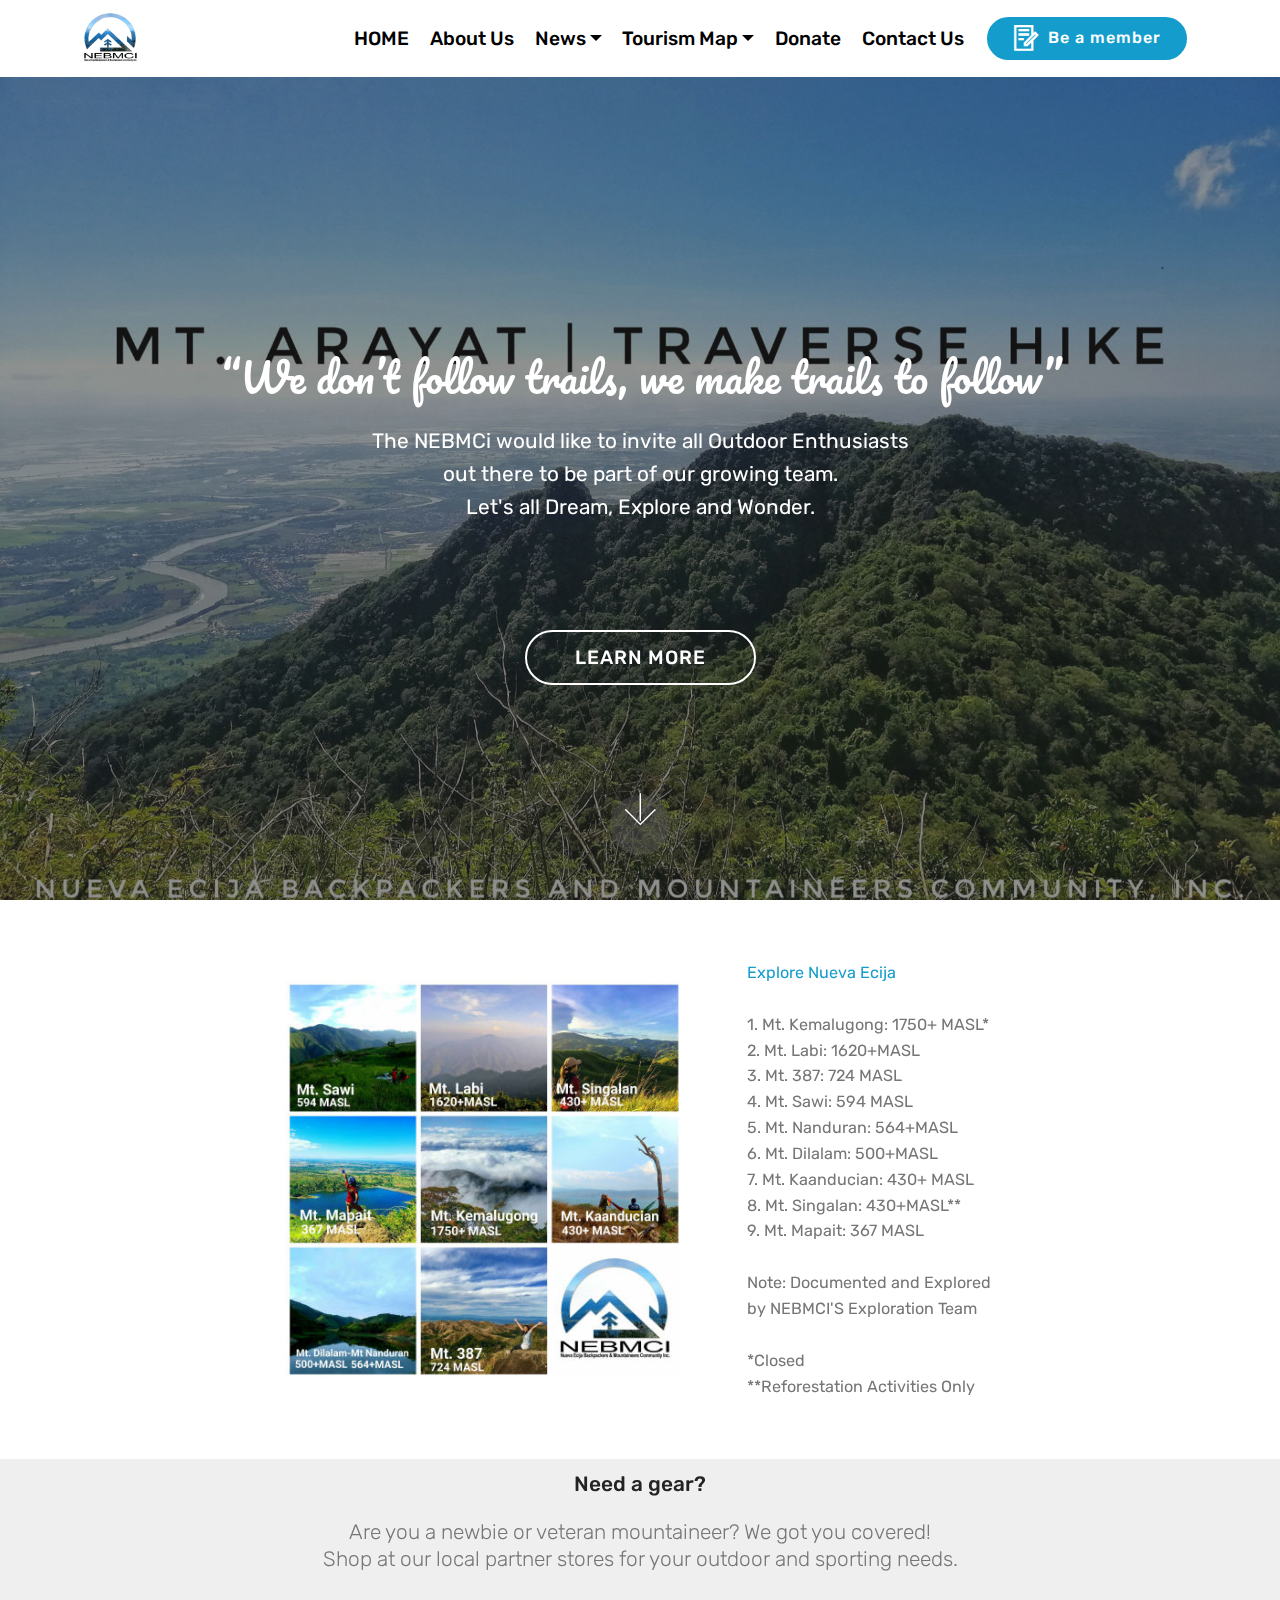
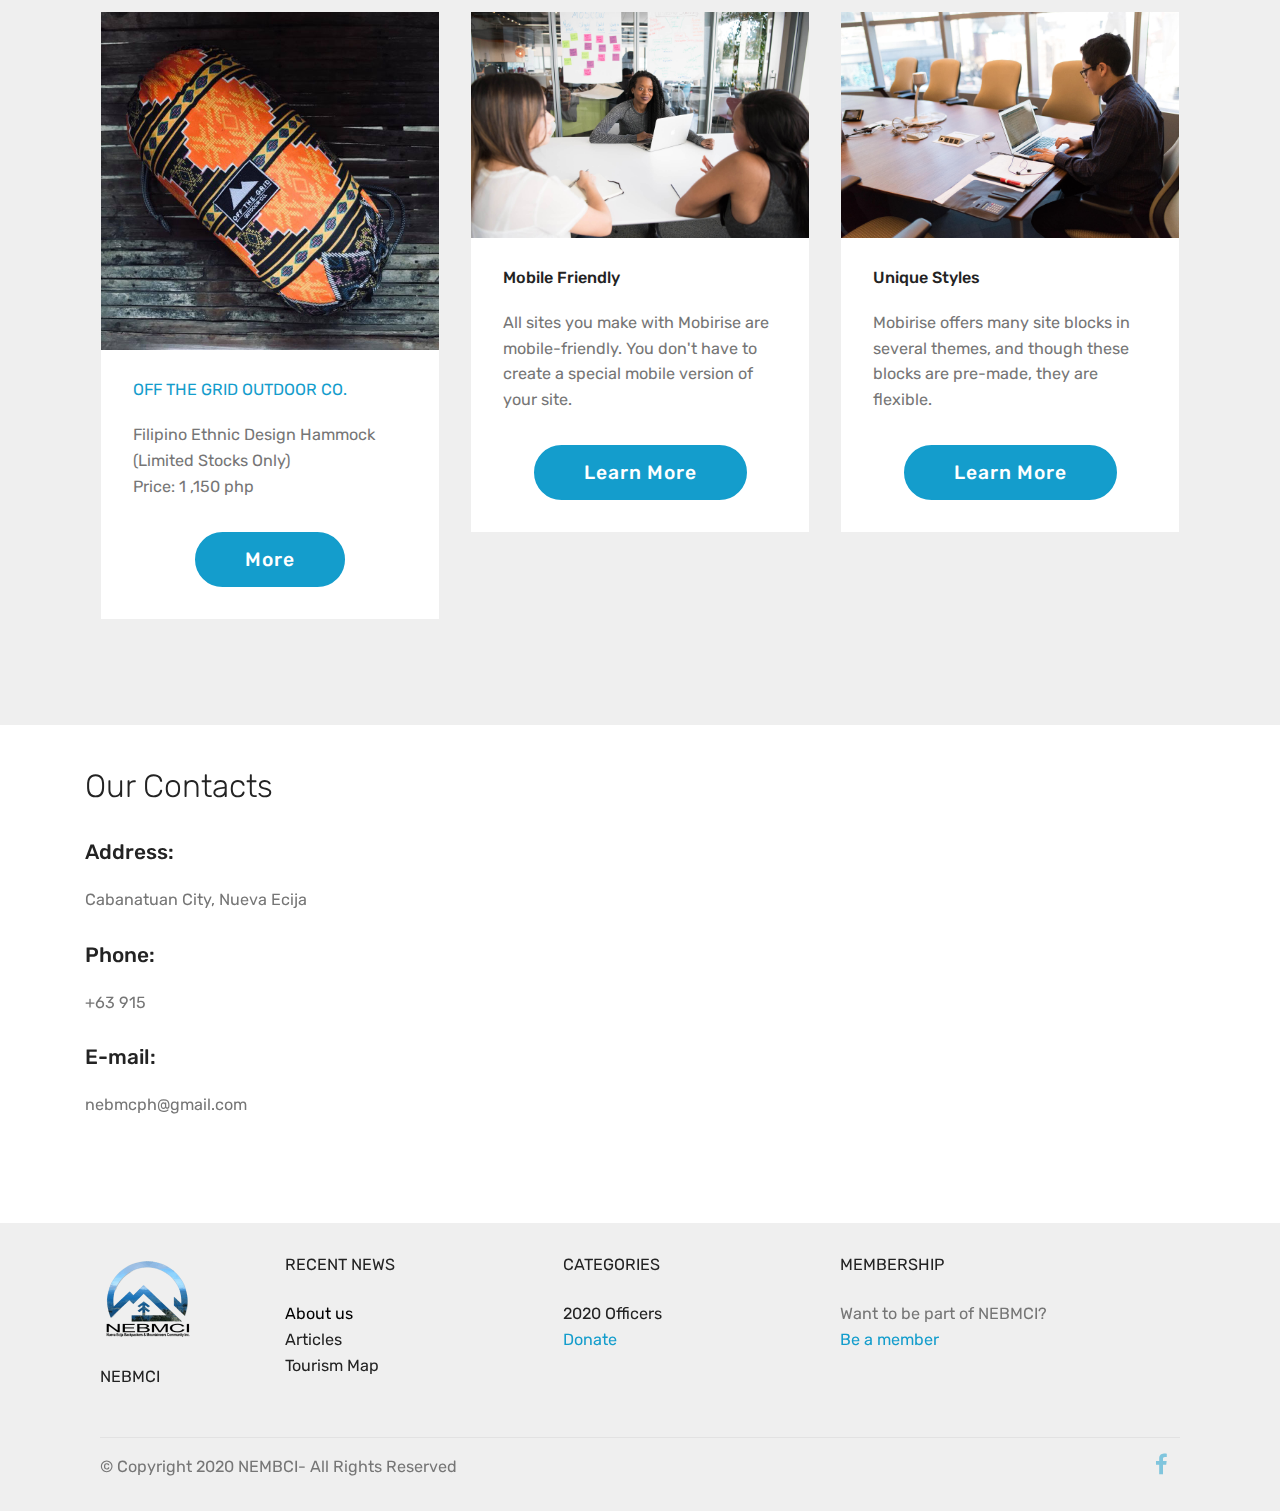
==== index.html @ c130b896 "create github pages" ====
<!DOCTYPE html>
<html  >
<head>
  <!-- Site made with Mobirise Website Builder v4.12.4, https://mobirise.com -->
  <meta charset="UTF-8">
  <meta http-equiv="X-UA-Compatible" content="IE=edge">
  <meta name="generator" content="Mobirise v4.12.4, mobirise.com">
  <meta name="twitter:card" content="summary_large_image"/>
  <meta name="twitter:image:src" content="assets/images/index-meta.png">
  <meta property="og:image" content="assets/images/index-meta.png">
  <meta name="twitter:title" content="Home">
  <meta name="viewport" content="width=device-width, initial-scale=1, minimum-scale=1">
  <link rel="shortcut icon" href="assets/images/nebmci-logo-96x96.png" type="image/x-icon">
  <meta name="description" content=" Mountaineering Backpacking Hiking Outdoor Travel Tourism
Non Government Organization ">
  
  
  <title>Home</title>
  <link rel="stylesheet" href="assets/web/assets/mobirise-icons2/mobirise2.css">
  <link rel="stylesheet" href="assets/web/assets/mobirise-icons/mobirise-icons.css">
  <link rel="stylesheet" href="assets/bootstrap/css/bootstrap.min.css">
  <link rel="stylesheet" href="assets/bootstrap/css/bootstrap-grid.min.css">
  <link rel="stylesheet" href="assets/bootstrap/css/bootstrap-reboot.min.css">
  <link rel="stylesheet" href="assets/dropdown/css/style.css">
  <link rel="stylesheet" href="assets/tether/tether.min.css">
  <link rel="stylesheet" href="assets/socicon/css/styles.css">
  <link rel="stylesheet" href="assets/theme/css/style.css">
  <link rel="preload" as="style" href="assets/mobirise/css/mbr-additional.css"><link rel="stylesheet" href="assets/mobirise/css/mbr-additional.css" type="text/css">
  
  
  
</head>
<body>
  <section class="menu cid-s9IhbOluOB" once="menu" id="menu2-1">

    

    <nav class="navbar navbar-expand beta-menu navbar-dropdown align-items-center navbar-fixed-top navbar-toggleable-sm">
        <button class="navbar-toggler navbar-toggler-right" type="button" data-toggle="collapse" data-target="#navbarSupportedContent" aria-controls="navbarSupportedContent" aria-expanded="false" aria-label="Toggle navigation">
            <div class="hamburger">
                <span></span>
                <span></span>
                <span></span>
                <span></span>
            </div>
        </button>
        <div class="menu-logo">
            <div class="navbar-brand">
                <span class="navbar-logo">
                    <a href="index.html">
                        <img src="assets/images/nebmci-logo-96x96.png" alt="Mobirise" title="" style="height: 3.8rem;">
                    </a>
                </span>
                
            </div>
        </div>
        <div class="collapse navbar-collapse" id="navbarSupportedContent">
            <ul class="navbar-nav nav-dropdown" data-app-modern-menu="true"><li class="nav-item">
                    <a class="nav-link link text-black display-4" href="index.html" aria-expanded="false">
                        HOME</a>
                </li><li class="nav-item"><a class="nav-link link text-black display-4" href="page6.html" aria-expanded="false">About Us</a></li><li class="nav-item dropdown"><a class="nav-link link text-black dropdown-toggle display-4" href="index.html#features13-h" data-toggle="dropdown-submenu" aria-expanded="false">News</a><div class="dropdown-menu"><a class="text-black dropdown-item display-4" href="index.html#features13-h" aria-expanded="false">News</a><a class="text-black dropdown-item display-4" href="page5.html#features13-1v" aria-expanded="false">Articles<br></a><a class="text-black dropdown-item display-4" href="index.html#features13-h">Activities</a></div></li><li class="nav-item dropdown">
                    <a class="nav-link link text-black dropdown-toggle display-4" href="page3.html" target="_blank" data-toggle="dropdown-submenu" aria-expanded="false">
                        Tourism Map</a><div class="dropdown-menu"><div class="dropdown"><a class="text-black dropdown-item dropdown-toggle display-4" href="page3.html" target="_blank" aria-expanded="false" data-toggle="dropdown-submenu">NE Tourist Spots</a><div class="dropdown-menu dropdown-submenu"><a class="text-black dropdown-item display-4" href="page3.html" target="_blank" aria-expanded="false">Aliaga</a><a class="text-black dropdown-item display-4" href="page3.html" target="_blank" aria-expanded="false">Bongabon</a><a class="text-black dropdown-item display-4" href="page3.html" target="_blank" aria-expanded="false">Carranglan</a><div class="dropdown"><a class="text-black dropdown-item dropdown-toggle display-4" href="page3.html" target="_blank" aria-expanded="false" data-toggle="dropdown-submenu">Gabaldon</a><div class="dropdown-menu dropdown-submenu"><a class="text-black dropdown-item display-4" href="page4.html#image1-1m" target="_blank" aria-expanded="false">Mt. Sawi</a></div></div><a class="text-black dropdown-item display-4" href="page3.html" target="_blank" aria-expanded="false">Laur</a><a class="text-black dropdown-item display-4" href="page3.html" target="_blank" aria-expanded="false">Palayan City</a></div></div></div>
                </li><li class="nav-item"><a class="nav-link link text-black display-4" href="page2.html" target="_blank">
                        Donate</a></li>
                <li class="nav-item"><a class="nav-link link text-black display-4" href="index.html#contacts1-11">
                        Contact Us
                    </a></li></ul>
            <div class="navbar-buttons mbr-section-btn"><a class="btn btn-sm btn-primary display-7" href="page3.html" target="_blank"><span class="mobi-mbri mobi-mbri-contact-form mbr-iconfont mbr-iconfont-btn"></span>Be a member</a></div>
        </div>
    </nav>
</section>

<section class="engine"><a href="https://mobirise.info/i">web creation software</a></section><section class="cid-s9SzF5Brmv mbr-fullscreen mbr-parallax-background" id="header2-s">

    

    <div class="mbr-overlay" style="opacity: 0.5; background-color: rgb(35, 35, 35);"></div>

    <div class="container align-center">
        <div class="row justify-content-md-center">
            <div class="mbr-white col-md-10">
                <h1 class="mbr-section-title mbr-bold pb-3 mbr-fonts-style display-1"><span style="font-weight: normal;"><br></span><br><br><span style="font-weight: normal;">“We don’t follow trails, we make trails to follow”</span></h1>
                
                <p class="mbr-text pb-3 mbr-fonts-style display-5">
                    The NEBMCi would like to invite all Outdoor Enthusiasts <br>out there to be part of our growing team. <br>Let's all Dream, Explore and Wonder.<br><br><br>
                </p>
                <div class="mbr-section-btn"><a class="btn btn-md btn-white-outline display-4" href="page6.html">LEARN MORE</a></div>
            </div>
        </div>
    </div>
    <div class="mbr-arrow hidden-sm-down" aria-hidden="true">
        <a href="#next">
            <i class="mbri-down mbr-iconfont"></i>
        </a>
    </div>
</section>

<section class="mbr-section content6 cid-sb622JUuxp" id="content6-23">
    
     
    
    <div class="container">
        <div class="media-container-row">
            <div class="col-12 col-md-8">
                <div class="media-container-row">
                    <div class="mbr-figure" style="width: 170%;">
                      <a href="page4.html"><img src="assets/images/30425548-1703302606415273-5886509933094048617-o-436x436.jpg" alt="Mobirise" title=""></a>  
                    </div>
                    <div class="media-content">
                        <div class="mbr-section-text">
                            <p class="mbr-text mb-0 mbr-fonts-style display-7">
                               <strong><a href="page4.html">Explore Nueva Ecija</a> </strong>&nbsp;<br><br>1. Mt. Kemalugong: 1750+ MASL*<br>2. Mt. Labi: 1620+MASL
<br>3. Mt. 387: 724 MASL
<br>4. Mt. Sawi: 594 MASL
<br>5. Mt. Nanduran: 564+MASL
<br>6. Mt. Dilalam: 500+MASL
<br>7. Mt. Kaanducian: 430+ MASL
<br>8. Mt. Singalan: 430+MASL**&nbsp;<br>9. Mt. Mapait: 367 MASL
<br>
<br>Note: Documented and Explored by NEBMCI'S Exploration Team<br><br>*Closed<br>**Reforestation Activities Only</p>
                        </div>
                    </div>
                </div>
            </div>
        </div>
    </div>
</section>

<section class="mbr-section content4 cid-sb5QEZwrlu" id="content4-1t">

    

    <div class="container">
        <div class="media-container-row">
            <div class="title col-12 col-md-8">
                <h2 class="align-center pb-3 mbr-fonts-style display-5">
                    Need a gear?</h2>
                <h3 class="mbr-section-subtitle align-center mbr-light mbr-fonts-style display-5">Are you a newbie or veteran mountaineer? We got you covered! <br>Shop at our local partner stores for your outdoor and sporting needs.</h3>
                
            </div>
        </div>
    </div>
</section>

<section class="features3 cid-sb5QBObYb3" id="features3-1s">

    

    
    <div class="container">
        <div class="media-container-row">
            <div class="card p-3 col-12 col-md-6 col-lg-4">
                <div class="card-wrapper">
                    <div class="card-img">
                        <img src="assets/images/hammock-676x676.jpg" alt="Mobirise" title="">
                    </div>
                    <div class="card-box">
                        <h4 class="card-title mbr-fonts-style display-7">
                            <a href="https://www.facebook.com/OffTheGridOutdoorCo" target="_blank">OFF THE GRID OUTDOOR CO.</a></h4>
                        <p class="mbr-text mbr-fonts-style display-7">Filipino Ethnic Design Hammock<br>(Limited Stocks Only)
<br>Price: 1 ,150 php<br></p>
                    </div>
                    <div class="mbr-section-btn text-center"><a href="https://www.facebook.com/media/set/?vanity=OffTheGridOutdoorCo&set=a.462667647529963" class="btn btn-primary display-4" target="_blank">More
                        </a></div>
                </div>
            </div>

            <div class="card p-3 col-12 col-md-6 col-lg-4">
                <div class="card-wrapper">
                    <div class="card-img">
                        <img src="assets/images/background2.jpg" alt="Mobirise">
                    </div>
                    <div class="card-box">
                        <h4 class="card-title mbr-fonts-style display-7">
                            Mobile Friendly
                        </h4>
                        <p class="mbr-text mbr-fonts-style display-7">
                            All sites you make with Mobirise are mobile-friendly. You don't have to create a special mobile version of your site.
                        </p>
                    </div>
                    <div class="mbr-section-btn text-center">
                        <a href="https://mobirise.co" class="btn btn-primary display-4">
                            Learn More
                        </a>
                    </div>
                </div>
            </div>

            <div class="card p-3 col-12 col-md-6 col-lg-4">
                <div class="card-wrapper">
                    <div class="card-img">
                        <img src="assets/images/background3.jpg" alt="Mobirise">
                    </div>
                    <div class="card-box">
                        <h4 class="card-title mbr-fonts-style display-7">
                            Unique Styles
                        </h4>
                        <p class="mbr-text mbr-fonts-style display-7">
                            Mobirise offers many site blocks in several themes, and though these blocks are pre-made, they are flexible.
                        </p>
                    </div>
                    <div class="mbr-section-btn text-center">
                        <a href="https://mobirise.co" class="btn btn-primary display-4">
                            Learn More
                        </a>
                    </div>
                </div>
            </div>

            
        </div>
    </div>
</section>

<section class="mbr-section contacts1 cid-s9SWJ1ARKe" id="contacts1-11">
    <!---->
    
    <!---->
    <!--Overlay-->
    
    <!--Container-->
    <div class="container">
        <div class="row">
            <!--Titles-->
            <div class="title col-12">
                <h2 class="align-left mbr-fonts-style display-2">
                    Our Contacts
                </h2>
                
            </div>
            <!--Left-->
            <div class="col-12 col-md-6">
                <div class="left-block wrapper">
                    <div class="b b-adress">
                        <h5 class="align-left mbr-fonts-style m-0 display-5">
                            Address:
                        </h5>
                        <p class="mbr-text align-left mbr-fonts-style display-7">
                            Cabanatuan City, Nueva Ecija</p>
                    </div>
                    <div class="b b-phone">
                        <h5 class="align-left mbr-fonts-style m-0 display-5">
                            Phone:
                        </h5>
                        <p class="mbr-text align-left mbr-fonts-style display-7">
                            +63 915</p>
                    </div>
                    <div class="b b-mail">
                        <h5 class="align-left mbr-fonts-style m-0 display-5">
                            E-mail:
                        </h5>
                        <p class="mbr-text align-left mbr-fonts-style display-7">
                            nebmcph@gmail.com
                        </p>
                    </div>
                </div>
            </div>
            <!--Right-->
            <div class="col-12 col-md-6">
                <div class="google-map"><iframe frameborder="0" style="border:0" src="https://www.google.com/maps/embed?pb=!1m18!1m12!1m3!1d492122.01195005415!2d120.70081243688087!3d15.500387860720211!2m3!1f0!2f0!3f0!3m2!1i1024!2i768!4f13.1!3m3!1m2!1s0x33972921652f4ccb%3A0x3ddca086bad37111!2sCabanatuan%20City%2C%20Nueva%20Ecija!5e0!3m2!1sen!2sph!4v1599463894566!5m2!1sen!2sph" allowfullscreen=""></iframe></div>
            </div>
        </div>
    </div>
</section>

<section class="footer3 cid-s9SkGGQsMZ" id="footer3-r">

    

    

    <div class="container">
        <div class="media-container-row content">
            <div class="col-md-2 col-sm-4">
                <div class="mb-3 img-logo">
                    <a href="index.html">
                         <img src="assets/images/nebmci-logo-192x192.png" alt="Mobirise" title="">
                    </a>
                </div>
                <p class="mbr-fonts-style foot-logo display-7">NEBMCI</p>
            </div>
            <div class="col-md-3 col-sm-4">
                <p class="mb-4 mbr-fonts-style foot-title display-7">
                    RECENT NEWS
                </p>
                <p class="mbr-text mbr-links-column mbr-fonts-style display-7">
                    <a href="#" class="text-black">About us</a>
                    <br>Articles<br>Tourism Map<br><br></p>
            </div>
            <div class="col-md-3 col-sm-4">
                <p class="mb-4 mbr-fonts-style foot-title display-7">
                    CATEGORIES
                </p>
                <p class="mbr-text mbr-fonts-style mbr-links-column display-7">2020 Officers<br><a href="page2.html">Donate</a></p>
            </div>
            <div class="col-md-4 col-sm-12">
                <p class="mb-4 mbr-fonts-style foot-title display-7">
                    MEMBERSHIP</p>
                <p class="mbr-text form-text mbr-fonts-style display-7">Want to be part of NEBMCI?<br><a href="page3.html">Be a member</a></p>
                

            </div>
        </div>
        <div class="footer-lower">
            <div class="media-container-row">
                <div class="col-sm-12">
                    <hr>
                </div>
            </div>
            <div class="media-container-row">
                <div class="col-sm-6 copyright">
                    <p class="mbr-text mbr-fonts-style display-7">
                        © Copyright 2020 NEMBCI- All Rights Reserved
                    </p>
                </div>
                <div class="col-md-6">
                    <div class="social-list align-right">
                        <div class="soc-item">
                            <a href="https://www.facebook.com/teamNEBMC/" target="_blank">
                                <span class="mbr-iconfont mbr-iconfont-social socicon-facebook socicon" style="color: rgb(20, 157, 204); fill: rgb(20, 157, 204);"></span>
                            </a>
                        </div>
                        
                        
                        
                        
                        
                    </div>
                </div>
            </div>
        </div>
    </div>
</section>


  <script src="assets/web/assets/jquery/jquery.min.js"></script>
  <script src="assets/popper/popper.min.js"></script>
  <script src="assets/bootstrap/js/bootstrap.min.js"></script>
  <script src="assets/smoothscroll/smooth-scroll.js"></script>
  <script src="assets/dropdown/js/nav-dropdown.js"></script>
  <script src="assets/dropdown/js/navbar-dropdown.js"></script>
  <script src="assets/touchswipe/jquery.touch-swipe.min.js"></script>
  <script src="assets/parallax/jarallax.min.js"></script>
  <script src="assets/tether/tether.min.js"></script>
  <script src="assets/theme/js/script.js"></script>
  <script src="assets/formoid/formoid.min.js"></script>
  
  
</body>
</html>
---- assets/web/assets/mobirise-icons2/mobirise2.css ----
@font-face {
  font-family: 'Moririse2';
  font-display: swap;
  src:  url('mobirise2.eot?f2bix4');
  src:  url('mobirise2.eot?f2bix4#iefix') format('embedded-opentype'),
    url('mobirise2.ttf?f2bix4') format('truetype'),
    url('mobirise2.woff?f2bix4') format('woff'),
    url('mobirise2.svg?f2bix4#mobirise2') format('svg');
  font-weight: normal;
  font-style: normal;
}

[class^="mobi-"], [class*=" mobi-"] {
  /* use !important to prevent issues with browser extensions that change fonts */
  font-family: 'Moririse2' !important;
  speak: none;
  font-style: normal;
  font-weight: normal;
  font-variant: normal;
  text-transform: none;
  line-height: 1;

  /* Better Font Rendering =========== */
  -webkit-font-smoothing: antialiased;
  -moz-osx-font-smoothing: grayscale;
}

.mobi-mbri-add-submenu:before {
  content: "\e900";
}
.mobi-mbri-alert:before {
  content: "\e901";
}
.mobi-mbri-align-center:before {
  content: "\e902";
}
.mobi-mbri-align-justify:before {
  content: "\e903";
}
.mobi-mbri-align-left:before {
  content: "\e904";
}
.mobi-mbri-align-right:before {
  content: "\e905";
}
.mobi-mbri-android:before {
  content: "\e906";
}
.mobi-mbri-apple:before {
  content: "\e907";
}
.mobi-mbri-arrow-down:before {
  content: "\e908";
}
.mobi-mbri-arrow-next:before {
  content: "\e909";
}
.mobi-mbri-arrow-prev:before {
  content: "\e90a";
}
.mobi-mbri-arrow-up:before {
  content: "\e90b";
}
.mobi-mbri-bold:before {
  content: "\e90c";
}
.mobi-mbri-bookmark:before {
  content: "\e90d";
}
.mobi-mbri-bootstrap:before {
  content: "\e90e";
}
.mobi-mbri-briefcase:before {
  content: "\e90f";
}
.mobi-mbri-browse:before {
  content: "\e910";
}
.mobi-mbri-bulleted-list:before {
  content: "\e911";
}
.mobi-mbri-calendar:before {
  content: "\e912";
}
.mobi-mbri-camera:before {
  content: "\e913";
}
.mobi-mbri-cart-add:before {
  content: "\e914";
}
.mobi-mbri-cart-full:before {
  content: "\e915";
}
.mobi-mbri-cash:before {
  content: "\e916";
}
.mobi-mbri-change-style:before {
  content: "\e917";
}
.mobi-mbri-chat:before {
  content: "\e918";
}
.mobi-mbri-clock:before {
  content: "\e919";
}
.mobi-mbri-close:before {
  content: "\e91a";
}
.mobi-mbri-cloud:before {
  content: "\e91b";
}
.mobi-mbri-code:before {
  content: "\e91c";
}
.mobi-mbri-contact-form:before {
  content: "\e91d";
}
.mobi-mbri-credit-card:before {
  content: "\e91e";
}
.mobi-mbri-cursor-click:before {
  content: "\e91f";
}
.mobi-mbri-cust-feedback:before {
  content: "\e920";
}
.mobi-mbri-database:before {
  content: "\e921";
}
.mobi-mbri-delivery:before {
  content: "\e922";
}
.mobi-mbri-desktop:before {
  content: "\e923";
}
.mobi-mbri-devices:before {
  content: "\e924";
}
.mobi-mbri-down:before {
  content: "\e925";
}
.mobi-mbri-download-2:before {
  content: "\e926";
}
.mobi-mbri-download:before {
  content: "\e927";
}
.mobi-mbri-drag-n-drop-2:before {
  content: "\e928";
}
.mobi-mbri-drag-n-drop:before {
  content: "\e929";
}
.mobi-mbri-edit-2:before {
  content: "\e92a";
}
.mobi-mbri-edit:before {
  content: "\e92b";
}
.mobi-mbri-error:before {
  content: "\e92c";
}
.mobi-mbri-extension:before {
  content: "\e92d";
}
.mobi-mbri-features:before {
  content: "\e92e";
}
.mobi-mbri-file:before {
  content: "\e92f";
}
.mobi-mbri-flag:before {
  content: "\e930";
}
.mobi-mbri-folder:before {
  content: "\e931";
}
.mobi-mbri-gift:before {
  content: "\e932";
}
.mobi-mbri-github:before {
  content: "\e933";
}
.mobi-mbri-globe-2:before {
  content: "\e934";
}
.mobi-mbri-globe:before {
  content: "\e935";
}
.mobi-mbri-growing-chart:before {
  content: "\e936";
}
.mobi-mbri-hearth:before {
  content: "\e937";
}
.mobi-mbri-help:before {
  content: "\e938";
}
.mobi-mbri-home:before {
  content: "\e939";
}
.mobi-mbri-hot-cup:before {
  content: "\e93a";
}
.mobi-mbri-idea:before {
  content: "\e93b";
}
.mobi-mbri-image-gallery:before {
  content: "\e93c";
}
.mobi-mbri-image-slider:before {
  content: "\e93d";
}
.mobi-mbri-info:before {
  content: "\e93e";
}
.mobi-mbri-italic:before {
  content: "\e93f";
}
.mobi-mbri-key:before {
  content: "\e940";
}
.mobi-mbri-laptop:before {
  content: "\e941";
}
.mobi-mbri-layers:before {
  content: "\e942";
}
.mobi-mbri-left-right:before {
  content: "\e943";
}
.mobi-mbri-left:before {
  content: "\e944";
}
.mobi-mbri-letter:before {
  content: "\e945";
}
.mobi-mbri-like:before {
  content: "\e946";
}
.mobi-mbri-link:before {
  content: "\e947";
}
.mobi-mbri-lock:before {
  content: "\e948";
}
.mobi-mbri-login:before {
  content: "\e949";
}
.mobi-mbri-logout:before {
  content: "\e94a";
}
.mobi-mbri-magic-stick:before {
  content: "\e94b";
}
.mobi-mbri-map-pin:before {
  content: "\e94c";
}
.mobi-mbri-menu:before {
  content: "\e94d";
}
.mobi-mbri-mobile-2:before {
  content: "\e94e";
}
.mobi-mbri-mobile-horizontal:before {
  content: "\e94f";
}
.mobi-mbri-mobile:before {
  content: "\e950";
}
.mobi-mbri-mobirise:before {
  content: "\e951";
}
.mobi-mbri-more-horizontal:before {
  content: "\e952";
}
.mobi-mbri-more-vertical:before {
  content: "\e953";
}
.mobi-mbri-music:before {
  content: "\e954";
}
.mobi-mbri-new-file:before {
  content: "\e955";
}
.mobi-mbri-numbered-list:before {
  content: "\e956";
}
.mobi-mbri-opened-folder:before {
  content: "\e957";
}
.mobi-mbri-pages:before {
  content: "\e958";
}
.mobi-mbri-paper-plane:before {
  content: "\e959";
}
.mobi-mbri-paperclip:before {
  content: "\e95a";
}
.mobi-mbri-phone:before {
  content: "\e95b";
}
.mobi-mbri-photo:before {
  content: "\e95c";
}
.mobi-mbri-photos:before {
  content: "\e95d";
}
.mobi-mbri-pin:before {
  content: "\e95e";
}
.mobi-mbri-play:before {
  content: "\e95f";
}
.mobi-mbri-plus:before {
  content: "\e960";
}
.mobi-mbri-preview:before {
  content: "\e961";
}
.mobi-mbri-print:before {
  content: "\e962";
}
.mobi-mbri-protect:before {
  content: "\e963";
}
.mobi-mbri-question:before {
  content: "\e964";
}
.mobi-mbri-quote-left:before {
  content: "\e965";
}
.mobi-mbri-quote-right:before {
  content: "\e966";
}
.mobi-mbri-redo:before {
  content: "\e967";
}
.mobi-mbri-refresh:before {
  content: "\e968";
}
.mobi-mbri-responsive-2:before {
  content: "\e969";
}
.mobi-mbri-responsive:before {
  content: "\e96a";
}
.mobi-mbri-right:before {
  content: "\e96b";
}
.mobi-mbri-rocket:before {
  content: "\e96c";
}
.mobi-mbri-sad-face:before {
  content: "\e96d";
}
.mobi-mbri-sale:before {
  content: "\e96e";
}
.mobi-mbri-save:before {
  content: "\e96f";
}
.mobi-mbri-search:before {
  content: "\e970";
}
.mobi-mbri-setting-2:before {
  content: "\e971";
}
.mobi-mbri-setting-3:before {
  content: "\e972";
}
.mobi-mbri-setting:before {
  content: "\e973";
}
.mobi-mbri-share:before {
  content: "\e974";
}
.mobi-mbri-shopping-bag:before {
  content: "\e975";
}
.mobi-mbri-shopping-basket:before {
  content: "\e976";
}
.mobi-mbri-shopping-cart:before {
  content: "\e977";
}
.mobi-mbri-sites:before {
  content: "\e978";
}
.mobi-mbri-smile-face:before {
  content: "\e979";
}
.mobi-mbri-speed:before {
  content: "\e97a";
}
.mobi-mbri-star:before {
  content: "\e97b";
}
.mobi-mbri-success:before {
  content: "\e97c";
}
.mobi-mbri-sun:before {
  content: "\e97d";
}
.mobi-mbri-sun2:before {
  content: "\e97e";
}
.mobi-mbri-tablet-vertical:before {
  content: "\e97f";
}
.mobi-mbri-tablet:before {
  content: "\e980";
}
.mobi-mbri-target:before {
  content: "\e981";
}
.mobi-mbri-timer:before {
  content: "\e982";
}
.mobi-mbri-to-ftp:before {
  content: "\e983";
}
.mobi-mbri-to-local-drive:before {
  content: "\e984";
}
.mobi-mbri-touch-swipe:before {
  content: "\e985";
}
.mobi-mbri-touch:before {
  content: "\e986";
}
.mobi-mbri-trash:before {
  content: "\e987";
}
.mobi-mbri-underline:before {
  content: "\e988";
}
.mobi-mbri-undo:before {
  content: "\e989";
}
.mobi-mbri-unlink:before {
  content: "\e98a";
}
.mobi-mbri-unlock:before {
  content: "\e98b";
}
.mobi-mbri-up-down:before {
  content: "\e98c";
}
.mobi-mbri-up:before {
  content: "\e98d";
}
.mobi-mbri-update:before {
  content: "\e98e";
}
.mobi-mbri-upload-2:before {
  content: "\e98f";
}
.mobi-mbri-upload:before {
  content: "\e990";
}
.mobi-mbri-user-2:before {
  content: "\e991";
}
.mobi-mbri-user:before {
  content: "\e992";
}
.mobi-mbri-users:before {
  content: "\e993";
}
.mobi-mbri-video-play:before {
  content: "\e994";
}
.mobi-mbri-video:before {
  content: "\e995";
}
.mobi-mbri-watch:before {
  content: "\e996";
}
.mobi-mbri-website-theme-2:before {
  content: "\e997";
}
.mobi-mbri-website-theme:before {
  content: "\e998";
}
.mobi-mbri-wifi:before {
  content: "\e999";
}
.mobi-mbri-windows:before {
  content: "\e99a";
}
.mobi-mbri-zoom-in:before {
  content: "\e99b";
}
.mobi-mbri-zoom-out:before {
  content: "\e99c";
}
---- assets/web/assets/mobirise-icons/mobirise-icons.css ----
@font-face {
  font-family: 'MobiriseIcons';
  src:  url('mobirise-icons.eot?spat4u');
  src:  url('mobirise-icons.eot?spat4u#iefix') format('embedded-opentype'),
    url('mobirise-icons.ttf?spat4u') format('truetype'),
    url('mobirise-icons.woff?spat4u') format('woff'),
    url('mobirise-icons.svg?spat4u#MobiriseIcons') format('svg');
  font-weight: normal;
  font-style: normal;
  font-display: swap;
}

[class^="mbri-"], [class*=" mbri-"] {
  /* use !important to prevent issues with browser extensions that change fonts */
  font-family: MobiriseIcons !important;
  speak: none;
  font-style: normal;
  font-weight: normal;
  font-variant: normal;
  text-transform: none;
  line-height: 1;

  /* Better Font Rendering =========== */
  -webkit-font-smoothing: antialiased;
  -moz-osx-font-smoothing: grayscale;
}

.mbri-add-submenu:before {
  content: "\e900";
}
.mbri-alert:before {
  content: "\e901";
}
.mbri-align-center:before {
  content: "\e902";
}
.mbri-align-justify:before {
  content: "\e903";
}
.mbri-align-left:before {
  content: "\e904";
}
.mbri-align-right:before {
  content: "\e905";
}
.mbri-android:before {
  content: "\e906";
}
.mbri-apple:before {
  content: "\e907";
}
.mbri-arrow-down:before {
  content: "\e908";
}
.mbri-arrow-next:before {
  content: "\e909";
}
.mbri-arrow-prev:before {
  content: "\e90a";
}
.mbri-arrow-up:before {
  content: "\e90b";
}
.mbri-bold:before {
  content: "\e90c";
}
.mbri-bookmark:before {
  content: "\e90d";
}
.mbri-bootstrap:before {
  content: "\e90e";
}
.mbri-briefcase:before {
  content: "\e90f";
}
.mbri-browse:before {
  content: "\e910";
}
.mbri-bulleted-list:before {
  content: "\e911";
}
.mbri-calendar:before {
  content: "\e912";
}
.mbri-camera:before {
  content: "\e913";
}
.mbri-cart-add:before {
  content: "\e914";
}
.mbri-cart-full:before {
  content: "\e915";
}
.mbri-cash:before {
  content: "\e916";
}
.mbri-change-style:before {
  content: "\e917";
}
.mbri-chat:before {
  content: "\e918";
}
.mbri-clock:before {
  content: "\e919";
}
.mbri-close:before {
  content: "\e91a";
}
.mbri-cloud:before {
  content: "\e91b";
}
.mbri-code:before {
  content: "\e91c";
}
.mbri-contact-form:before {
  content: "\e91d";
}
.mbri-credit-card:before {
  content: "\e91e";
}
.mbri-cursor-click:before {
  content: "\e91f";
}
.mbri-cust-feedback:before {
  content: "\e920";
}
.mbri-database:before {
  content: "\e921";
}
.mbri-delivery:before {
  content: "\e922";
}
.mbri-desktop:before {
  content: "\e923";
}
.mbri-devices:before {
  content: "\e924";
}
.mbri-down:before {
  content: "\e925";
}
.mbri-download:before {
  content: "\e989";
}
.mbri-drag-n-drop:before {
  content: "\e927";
}
.mbri-drag-n-drop2:before {
  content: "\e928";
}
.mbri-edit:before {
  content: "\e929";
}
.mbri-edit2:before {
  content: "\e92a";
}
.mbri-error:before {
  content: "\e92b";
}
.mbri-extension:before {
  content: "\e92c";
}
.mbri-features:before {
  content: "\e92d";
}
.mbri-file:before {
  content: "\e92e";
}
.mbri-flag:before {
  content: "\e92f";
}
.mbri-folder:before {
  content: "\e930";
}
.mbri-gift:before {
  content: "\e931";
}
.mbri-github:before {
  content: "\e932";
}
.mbri-globe:before {
  content: "\e933";
}
.mbri-globe-2:before {
  content: "\e934";
}
.mbri-growing-chart:before {
  content: "\e935";
}
.mbri-hearth:before {
  content: "\e936";
}
.mbri-help:before {
  content: "\e937";
}
.mbri-home:before {
  content: "\e938";
}
.mbri-hot-cup:before {
  content: "\e939";
}
.mbri-idea:before {
  content: "\e93a";
}
.mbri-image-gallery:before {
  content: "\e93b";
}
.mbri-image-slider:before {
  content: "\e93c";
}
.mbri-info:before {
  content: "\e93d";
}
.mbri-italic:before {
  content: "\e93e";
}
.mbri-key:before {
  content: "\e93f";
}
.mbri-laptop:before {
  content: "\e940";
}
.mbri-layers:before {
  content: "\e941";
}
.mbri-left-right:before {
  content: "\e942";
}
.mbri-left:before {
  content: "\e943";
}
.mbri-letter:before {
  content: "\e944";
}
.mbri-like:before {
  content: "\e945";
}
.mbri-link:before {
  content: "\e946";
}
.mbri-lock:before {
  content: "\e947";
}
.mbri-login:before {
  content: "\e948";
}
.mbri-logout:before {
  content: "\e949";
}
.mbri-magic-stick:before {
  content: "\e94a";
}
.mbri-map-pin:before {
  content: "\e94b";
}
.mbri-menu:before {
  content: "\e94c";
}
.mbri-mobile:before {
  content: "\e94d";
}
.mbri-mobile2:before {
  content: "\e94e";
}
.mbri-mobirise:before {
  content: "\e94f";
}
.mbri-more-horizontal:before {
  content: "\e950";
}
.mbri-more-vertical:before {
  content: "\e951";
}
.mbri-music:before {
  content: "\e952";
}
.mbri-new-file:before {
  content: "\e953";
}
.mbri-numbered-list:before {
  content: "\e954";
}
.mbri-opened-folder:before {
  content: "\e955";
}
.mbri-pages:before {
  content: "\e956";
}
.mbri-paper-plane:before {
  content: "\e957";
}
.mbri-paperclip:before {
  content: "\e958";
}
.mbri-photo:before {
  content: "\e959";
}
.mbri-photos:before {
  content: "\e95a";
}
.mbri-pin:before {
  content: "\e95b";
}
.mbri-play:before {
  content: "\e95c";
}
.mbri-plus:before {
  content: "\e95d";
}
.mbri-preview:before {
  content: "\e95e";
}
.mbri-print:before {
  content: "\e95f";
}
.mbri-protect:before {
  content: "\e960";
}
.mbri-question:before {
  content: "\e961";
}
.mbri-quote-left:before {
  content: "\e962";
}
.mbri-quote-right:before {
  content: "\e963";
}
.mbri-refresh:before {
  content: "\e964";
}
.mbri-responsive:before {
  content: "\e965";
}
.mbri-right:before {
  content: "\e966";
}
.mbri-rocket:before {
  content: "\e967";
}
.mbri-sad-face:before {
  content: "\e968";
}
.mbri-sale:before {
  content: "\e969";
}
.mbri-save:before {
  content: "\e96a";
}
.mbri-search:before {
  content: "\e96b";
}
.mbri-setting:before {
  content: "\e96c";
}
.mbri-setting2:before {
  content: "\e96d";
}
.mbri-setting3:before {
  content: "\e96e";
}
.mbri-share:before {
  content: "\e96f";
}
.mbri-shopping-bag:before {
  content: "\e970";
}
.mbri-shopping-basket:before {
  content: "\e971";
}
.mbri-shopping-cart:before {
  content: "\e972";
}
.mbri-sites:before {
  content: "\e973";
}
.mbri-smile-face:before {
  content: "\e974";
}
.mbri-speed:before {
  content: "\e975";
}
.mbri-star:before {
  content: "\e976";
}
.mbri-success:before {
  content: "\e977";
}
.mbri-sun:before {
  content: "\e978";
}
.mbri-sun2:before {
  content: "\e979";
}
.mbri-tablet:before {
  content: "\e97a";
}
.mbri-tablet-vertical:before {
  content: "\e97b";
}
.mbri-target:before {
  content: "\e97c";
}
.mbri-timer:before {
  content: "\e97d";
}
.mbri-to-ftp:before {
  content: "\e97e";
}
.mbri-to-local-drive:before {
  content: "\e97f";
}
.mbri-touch-swipe:before {
  content: "\e980";
}
.mbri-touch:before {
  content: "\e981";
}
.mbri-trash:before {
  content: "\e982";
}
.mbri-underline:before {
  content: "\e983";
}
.mbri-unlink:before {
  content: "\e984";
}
.mbri-unlock:before {
  content: "\e985";
}
.mbri-up-down:before {
  content: "\e986";
}
.mbri-up:before {
  content: "\e987";
}
.mbri-update:before {
  content: "\e988";
}
.mbri-upload:before {
 content: "\e926"; 
}
.mbri-user:before {
  content: "\e98a";
}
.mbri-user2:before {
  content: "\e98b";
}
.mbri-users:before {
  content: "\e98c";
}
.mbri-video:before {
  content: "\e98d";
}
.mbri-video-play:before {
  content: "\e98e";
}
.mbri-watch:before {
  content: "\e98f";
}
.mbri-website-theme:before {
  content: "\e990";
}
.mbri-wifi:before {
  content: "\e991";
}
.mbri-windows:before {
  content: "\e992";
}
.mbri-zoom-out:before {
  content: "\e993";
}
.mbri-redo:before {
  content: "\e994";
}
.mbri-undo:before {
  content: "\e995";
}
---- assets/dropdown/css/style.css ----
.navbar-dropdown {
  left: 0;
  padding: 0;
  position: absolute;
  right: 0;
  top: 0;
  transition: all 0.45s ease;
  z-index: 1030;
  background: #282828; }
  .navbar-dropdown .navbar-logo {
    margin-right: 0.8rem;
    transition: margin 0.3s ease-in-out;
    vertical-align: middle; }
    .navbar-dropdown .navbar-logo img {
      height: 3.125rem;
      transition: all 0.3s ease-in-out; }
    .navbar-dropdown .navbar-logo.mbr-iconfont {
      font-size: 3.125rem;
      line-height: 3.125rem; }
  .navbar-dropdown .navbar-caption {
    font-weight: 700;
    white-space: normal;
    vertical-align: -4px;
    line-height: 3.125rem !important; }
    .navbar-dropdown .navbar-caption, .navbar-dropdown .navbar-caption:hover {
      color: inherit;
      text-decoration: none; }
  .navbar-dropdown .mbr-iconfont + .navbar-caption {
    vertical-align: -1px; }
  .navbar-dropdown.navbar-fixed-top {
    position: fixed; }
  .navbar-dropdown .navbar-brand span {
    vertical-align: -4px; }
  .navbar-dropdown.bg-color.transparent {
    background: none; }
  .navbar-dropdown.navbar-short .navbar-brand {
    padding: 0.625rem 0; }
    .navbar-dropdown.navbar-short .navbar-brand span {
      vertical-align: -1px; }
  .navbar-dropdown.navbar-short .navbar-caption {
    line-height: 2.375rem !important;
    vertical-align: -2px; }
  .navbar-dropdown.navbar-short .navbar-logo {
    margin-right: 0.5rem; }
    .navbar-dropdown.navbar-short .navbar-logo img {
      height: 2.375rem; }
    .navbar-dropdown.navbar-short .navbar-logo.mbr-iconfont {
      font-size: 2.375rem;
      line-height: 2.375rem; }
  .navbar-dropdown.navbar-short .mbr-table-cell {
    height: 3.625rem; }
  .navbar-dropdown .navbar-close {
    left: 0.6875rem;
    position: fixed;
    top: 0.75rem;
    z-index: 1000; }
  .navbar-dropdown .hamburger-icon {
    content: "";
    display: inline-block;
    vertical-align: middle;
    width: 16px;
    -webkit-box-shadow: 0 -6px 0 1px #282828,0 0 0 1px #282828,0 6px 0 1px #282828;
    -moz-box-shadow: 0 -6px 0 1px #282828,0 0 0 1px #282828,0 6px 0 1px #282828;
    box-shadow: 0 -6px 0 1px #282828,0 0 0 1px #282828,0 6px 0 1px #282828; }

.dropdown-menu .dropdown-toggle[data-toggle="dropdown-submenu"]::after {
  border-bottom: 0.35em solid transparent;
  border-left: 0.35em solid;
  border-right: 0;
  border-top: 0.35em solid transparent;
  margin-left: 0.3rem; }

.dropdown-menu .dropdown-item:focus {
  outline: 0; }

.nav-dropdown {
  font-size: 0.75rem;
  font-weight: 500;
  height: auto !important; }
  .nav-dropdown .nav-btn {
    padding-left: 1rem; }
  .nav-dropdown .link {
    margin: .667em 1.667em;
    font-weight: 500;
    padding: 0;
    transition: color .2s ease-in-out; }
    .nav-dropdown .link.dropdown-toggle {
      margin-right: 2.583em; }
      .nav-dropdown .link.dropdown-toggle::after {
        margin-left: .25rem;
        border-top: 0.35em solid;
        border-right: 0.35em solid transparent;
        border-left: 0.35em solid transparent;
        border-bottom: 0; }
      .nav-dropdown .link.dropdown-toggle[aria-expanded="true"] {
        margin: 0;
        padding: 0.667em 3.263em  0.667em 1.667em; }
  .nav-dropdown .link::after,
  .nav-dropdown .dropdown-item::after {
    color: inherit; }
  .nav-dropdown .btn {
    font-size: 0.75rem;
    font-weight: 700;
    letter-spacing: 0;
    margin-bottom: 0;
    padding-left: 1.25rem;
    padding-right: 1.25rem; }
  .nav-dropdown .dropdown-menu {
    border-radius: 0;
    border: 0;
    left: 0;
    margin: 0;
    padding-bottom: 1.25rem;
    padding-top: 1.25rem;
    position: relative; }
  .nav-dropdown .dropdown-submenu {
    margin-left: 0.125rem;
    top: 0; }
  .nav-dropdown .dropdown-item {
    font-weight: 500;
    line-height: 2;
    padding: 0.3846em 4.615em 0.3846em 1.5385em;
    position: relative;
    transition: color .2s ease-in-out, background-color .2s ease-in-out; }
    .nav-dropdown .dropdown-item::after {
      margin-top: -0.3077em;
      position: absolute;
      right: 1.1538em;
      top: 50%; }
    .nav-dropdown .dropdown-item:focus, .nav-dropdown .dropdown-item:hover {
      background: none; }

@media (max-width: 767px) {
  .nav-dropdown.navbar-toggleable-sm {
    bottom: 0;
    display: none;
    left: 0;
    overflow-x: hidden;
    position: fixed;
    top: 0;
    transform: translateX(-100%);
    -ms-transform: translateX(-100%);
    -webkit-transform: translateX(-100%);
    width: 18.75rem;
    z-index: 999; } }
.nav-dropdown.navbar-toggleable-xl {
  bottom: 0;
  display: none;
  left: 0;
  overflow-x: hidden;
  position: fixed;
  top: 0;
  transform: translateX(-100%);
  -ms-transform: translateX(-100%);
  -webkit-transform: translateX(-100%);
  width: 18.75rem;
  z-index: 999; }

.nav-dropdown-sm {
  display: block !important;
  overflow-x: hidden;
  overflow: auto;
  padding-top: 3.875rem; }
  .nav-dropdown-sm::after {
    content: "";
    display: block;
    height: 3rem;
    width: 100%; }
  .nav-dropdown-sm.collapse.in ~ .navbar-close {
    display: block !important; }
  .nav-dropdown-sm.collapsing, .nav-dropdown-sm.collapse.in {
    transform: translateX(0);
    -ms-transform: translateX(0);
    -webkit-transform: translateX(0);
    transition: all 0.25s ease-out;
    -webkit-transition: all 0.25s ease-out;
    background: #282828; }
  .nav-dropdown-sm.collapsing[aria-expanded="false"] {
    transform: translateX(-100%);
    -ms-transform: translateX(-100%);
    -webkit-transform: translateX(-100%); }
  .nav-dropdown-sm .nav-item {
    display: block;
    margin-left: 0 !important;
    padding-left: 0; }
  .nav-dropdown-sm .link,
  .nav-dropdown-sm .dropdown-item {
    border-top: 1px dotted rgba(255, 255, 255, 0.1);
    font-size: 0.8125rem;
    line-height: 1.6;
    margin: 0 !important;
    padding: 0.875rem 2.4rem 0.875rem 1.5625rem !important;
    position: relative;
    white-space: normal; }
    .nav-dropdown-sm .link:focus, .nav-dropdown-sm .link:hover,
    .nav-dropdown-sm .dropdown-item:focus,
    .nav-dropdown-sm .dropdown-item:hover {
      background: rgba(0, 0, 0, 0.2) !important;
      color: #c0a375; }
  .nav-dropdown-sm .nav-btn {
    position: relative;
    padding: 1.5625rem 1.5625rem 0 1.5625rem; }
    .nav-dropdown-sm .nav-btn::before {
      border-top: 1px dotted rgba(255, 255, 255, 0.1);
      content: "";
      left: 0;
      position: absolute;
      top: 0;
      width: 100%; }
    .nav-dropdown-sm .nav-btn + .nav-btn {
      padding-top: 0.625rem; }
      .nav-dropdown-sm .nav-btn + .nav-btn::before {
        display: none; }
  .nav-dropdown-sm .btn {
    padding: 0.625rem 0; }
  .nav-dropdown-sm .dropdown-toggle[data-toggle="dropdown-submenu"]::after {
    margin-left: .25rem;
    border-top: 0.35em solid;
    border-right: 0.35em solid transparent;
    border-left: 0.35em solid transparent;
    border-bottom: 0; }
  .nav-dropdown-sm .dropdown-toggle[data-toggle="dropdown-submenu"][aria-expanded="true"]::after {
    border-top: 0;
    border-right: 0.35em solid transparent;
    border-left: 0.35em solid transparent;
    border-bottom: 0.35em solid; }
  .nav-dropdown-sm .dropdown-menu {
    margin: 0;
    padding: 0;
    position: relative;
    top: 0;
    left: 0;
    width: 100%;
    border: 0;
    float: none;
    border-radius: 0;
    background: none; }
  .nav-dropdown-sm .dropdown-submenu {
    left: 100%;
    margin-left: 0.125rem;
    margin-top: -1.25rem;
    top: 0; }

.navbar-toggleable-sm .nav-dropdown .dropdown-menu {
  position: absolute; }

.navbar-toggleable-sm .nav-dropdown .dropdown-submenu {
  left: 100%;
  margin-left: 0.125rem;
  margin-top: -1.25rem;
  top: 0; }

.navbar-toggleable-sm.opened .nav-dropdown .dropdown-menu {
  position: relative; }

.navbar-toggleable-sm.opened .nav-dropdown .dropdown-submenu {
  left: 0;
  margin-left: 00rem;
  margin-top: 0rem;
  top: 0; }

.is-builder .nav-dropdown.collapsing {
  transition: none !important; }

/*# sourceMappingURL=style.css.map */
---- assets/socicon/css/styles.css ----
@charset "UTF-8";

@font-face {
  font-family: 'Socicon';
  src:  url('../fonts/socicon.eot');
  src:  url('../fonts/socicon.eot?#iefix') format('embedded-opentype'),
    url('../fonts/socicon.woff2') format('woff2'),
    url('../fonts/socicon.ttf') format('truetype'),
    url('../fonts/socicon.woff') format('woff'),
    url('../fonts/socicon.svg#socicon') format('svg');
  font-weight: normal;
  font-style: normal;
}

[data-icon]:before {
  font-family: "socicon" !important;
  content: attr(data-icon);
  font-style: normal !important;
  font-weight: normal !important;
  font-variant: normal !important;
  text-transform: none !important;
  speak: none;
  line-height: 1;
  -webkit-font-smoothing: antialiased;
  -moz-osx-font-smoothing: grayscale;
}

[class^="socicon-"], [class*=" socicon-"] {
  /* use !important to prevent issues with browser extensions that change fonts */
  font-family: 'Socicon' !important;
  speak: none;
  font-style: normal;
  font-weight: normal;
  font-variant: normal;
  text-transform: none;
  line-height: 1;

  /* Better Font Rendering =========== */
  -webkit-font-smoothing: antialiased;
  -moz-osx-font-smoothing: grayscale;
}

.socicon-eitaa:before {
  content: "\e97c";
}
.socicon-soroush:before {
  content: "\e97d";
}
.socicon-bale:before {
  content: "\e97e";
}
.socicon-zazzle:before {
  content: "\e97b";
}
.socicon-society6:before {
  content: "\e97a";
}
.socicon-redbubble:before {
  content: "\e979";
}
.socicon-avvo:before {
  content: "\e978";
}
.socicon-stitcher:before {
  content: "\e977";
}
.socicon-googlehangouts:before {
  content: "\e974";
}
.socicon-dlive:before {
  content: "\e975";
}
.socicon-vsco:before {
  content: "\e976";
}
.socicon-flipboard:before {
  content: "\e973";
}
.socicon-ubuntu:before {
  content: "\e958";
}
.socicon-artstation:before {
  content: "\e959";
}
.socicon-invision:before {
  content: "\e95a";
}
.socicon-torial:before {
  content: "\e95b";
}
.socicon-collectorz:before {
  content: "\e95c";
}
.socicon-seenthis:before {
  content: "\e95d";
}
.socicon-googleplaymusic:before {
  content: "\e95e";
}
.socicon-debian:before {
  content: "\e95f";
}
.socicon-filmfreeway:before {
  content: "\e960";
}
.socicon-gnome:before {
  content: "\e961";
}
.socicon-itchio:before {
  content: "\e962";
}
.socicon-jamendo:before {
  content: "\e963";
}
.socicon-mix:before {
  content: "\e964";
}
.socicon-sharepoint:before {
  content: "\e965";
}
.socicon-tinder:before {
  content: "\e966";
}
.socicon-windguru:before {
  content: "\e967";
}
.socicon-cdbaby:before {
  content: "\e968";
}
.socicon-elementaryos:before {
  content: "\e969";
}
.socicon-stage32:before {
  content: "\e96a";
}
.socicon-tiktok:before {
  content: "\e96b";
}
.socicon-gitter:before {
  content: "\e96c";
}
.socicon-letterboxd:before {
  content: "\e96d";
}
.socicon-threema:before {
  content: "\e96e";
}
.socicon-splice:before {
  content: "\e96f";
}
.socicon-metapop:before {
  content: "\e970";
}
.socicon-naver:before {
  content: "\e971";
}
.socicon-remote:before {
  content: "\e972";
}
.socicon-internet:before {
  content: "\e957";
}
.socicon-moddb:before {
  content: "\e94b";
}
.socicon-indiedb:before {
  content: "\e94c";
}
.socicon-traxsource:before {
  content: "\e94d";
}
.socicon-gamefor:before {
  content: "\e94e";
}
.socicon-pixiv:before {
  content: "\e94f";
}
.socicon-myanimelist:before {
  content: "\e950";
}
.socicon-blackberry:before {
  content: "\e951";
}
.socicon-wickr:before {
  content: "\e952";
}
.socicon-spip:before {
  content: "\e953";
}
.socicon-napster:before {
  content: "\e954";
}
.socicon-beatport:before {
  content: "\e955";
}
.socicon-hackerone:before {
  content: "\e956";
}
.socicon-hackernews:before {
  content: "\e946";
}
.socicon-smashwords:before {
  content: "\e947";
}
.socicon-kobo:before {
  content: "\e948";
}
.socicon-bookbub:before {
  content: "\e949";
}
.socicon-mailru:before {
  content: "\e94a";
}
.socicon-gitlab:before {
  content: "\e945";
}
.socicon-instructables:before {
  content: "\e944";
}
.socicon-portfolio:before {
  content: "\e943";
}
.socicon-codered:before {
  content: "\e940";
}
.socicon-origin:before {
  content: "\e941";
}
.socicon-nextdoor:before {
  content: "\e942";
}
.socicon-udemy:before {
  content: "\e93f";
}
.socicon-livemaster:before {
  content: "\e93e";
}
.socicon-crunchbase:before {
  content: "\e93b";
}
.socicon-homefy:before {
  content: "\e93c";
}
.socicon-calendly:before {
  content: "\e93d";
}
.socicon-realtor:before {
  content: "\e90f";
}
.socicon-tidal:before {
  content: "\e910";
}
.socicon-qobuz:before {
  content: "\e911";
}
.socicon-natgeo:before {
  content: "\e912";
}
.socicon-mastodon:before {
  content: "\e913";
}
.socicon-unsplash:before {
  content: "\e914";
}
.socicon-homeadvisor:before {
  content: "\e915";
}
.socicon-angieslist:before {
  content: "\e916";
}
.socicon-codepen:before {
  content: "\e917";
}
.socicon-slack:before {
  content: "\e918";
}
.socicon-openaigym:before {
  content: "\e919";
}
.socicon-logmein:before {
  content: "\e91a";
}
.socicon-fiverr:before {
  content: "\e91b";
}
.socicon-gotomeeting:before {
  content: "\e91c";
}
.socicon-aliexpress:before {
  content: "\e91d";
}
.socicon-guru:before {
  content: "\e91e";
}
.socicon-appstore:before {
  content: "\e91f";
}
.socicon-homes:before {
  content: "\e920";
}
.socicon-zoom:before {
  content: "\e921";
}
.socicon-alibaba:before {
  content: "\e922";
}
.socicon-craigslist:before {
  content: "\e923";
}
.socicon-wix:before {
  content: "\e924";
}
.socicon-redfin:before {
  content: "\e925";
}
.socicon-googlecalendar:before {
  content: "\e926";
}
.socicon-shopify:before {
  content: "\e927";
}
.socicon-freelancer:before {
  content: "\e928";
}
.socicon-seedrs:before {
  content: "\e929";
}
.socicon-bing:before {
  content: "\e92a";
}
.socicon-doodle:before {
  content: "\e92b";
}
.socicon-bonanza:before {
  content: "\e92c";
}
.socicon-squarespace:before {
  content: "\e92d";
}
.socicon-toptal:before {
  content: "\e92e";
}
.socicon-gust:before {
  content: "\e92f";
}
.socicon-ask:before {
  content: "\e930";
}
.socicon-trulia:before {
  content: "\e931";
}
.socicon-loomly:before {
  content: "\e932";
}
.socicon-ghost:before {
  content: "\e933";
}
.socicon-upwork:before {
  content: "\e934";
}
.socicon-fundable:before {
  content: "\e935";
}
.socicon-booking:before {
  content: "\e936";
}
.socicon-googlemaps:before {
  content: "\e937";
}
.socicon-zillow:before {
  content: "\e938";
}
.socicon-niconico:before {
  content: "\e939";
}
.socicon-toneden:before {
  content: "\e93a";
}
.socicon-augment:before {
  content: "\e908";
}
.socicon-bitbucket:before {
  content: "\e909";
}
.socicon-fyuse:before {
  content: "\e90a";
}
.socicon-yt-gaming:before {
  content: "\e90b";
}
.socicon-sketchfab:before {
  content: "\e90c";
}
.socicon-mobcrush:before {
  content: "\e90d";
}
.socicon-microsoft:before {
  content: "\e90e";
}
.socicon-pandora:before {
  content: "\e907";
}
.socicon-messenger:before {
  content: "\e906";
}
.socicon-gamewisp:before {
  content: "\e905";
}
.socicon-bloglovin:before {
  content: "\e904";
}
.socicon-tunein:before {
  content: "\e903";
}
.socicon-gamejolt:before {
  content: "\e901";
}
.socicon-trello:before {
  content: "\e902";
}
.socicon-spreadshirt:before {
  content: "\e900";
}
.socicon-500px:before {
  content: "\e000";
}
.socicon-8tracks:before {
  content: "\e001";
}
.socicon-airbnb:before {
  content: "\e002";
}
.socicon-alliance:before {
  content: "\e003";
}
.socicon-amazon:before {
  content: "\e004";
}
.socicon-amplement:before {
  content: "\e005";
}
.socicon-android:before {
  content: "\e006";
}
.socicon-angellist:before {
  content: "\e007";
}
.socicon-apple:before {
  content: "\e008";
}
.socicon-appnet:before {
  content: "\e009";
}
.socicon-baidu:before {
  content: "\e00a";
}
.socicon-bandcamp:before {
  content: "\e00b";
}
.socicon-battlenet:before {
  content: "\e00c";
}
.socicon-mixer:before {
  content: "\e00d";
}
.socicon-bebee:before {
  content: "\e00e";
}
.socicon-bebo:before {
  content: "\e00f";
}
.socicon-behance:before {
  content: "\e010";
}
.socicon-blizzard:before {
  content: "\e011";
}
.socicon-blogger:before {
  content: "\e012";
}
.socicon-buffer:before {
  content: "\e013";
}
.socicon-chrome:before {
  content: "\e014";
}
.socicon-coderwall:before {
  content: "\e015";
}
.socicon-curse:before {
  content: "\e016";
}
.socicon-dailymotion:before {
  content: "\e017";
}
.socicon-deezer:before {
  content: "\e018";
}
.socicon-delicious:before {
  content: "\e019";
}
.socicon-deviantart:before {
  content: "\e01a";
}
.socicon-diablo:before {
  content: "\e01b";
}
.socicon-digg:before {
  content: "\e01c";
}
.socicon-discord:before {
  content: "\e01d";
}
.socicon-disqus:before {
  content: "\e01e";
}
.socicon-douban:before {
  content: "\e01f";
}
.socicon-draugiem:before {
  content: "\e020";
}
.socicon-dribbble:before {
  content: "\e021";
}
.socicon-drupal:before {
  content: "\e022";
}
.socicon-ebay:before {
  content: "\e023";
}
.socicon-ello:before {
  content: "\e024";
}
.socicon-endomodo:before {
  content: "\e025";
}
.socicon-envato:before {
  content: "\e026";
}
.socicon-etsy:before {
  content: "\e027";
}
.socicon-facebook:before {
  content: "\e028";
}
.socicon-feedburner:before {
  content: "\e029";
}
.socicon-filmweb:before {
  content: "\e02a";
}
.socicon-firefox:before {
  content: "\e02b";
}
.socicon-flattr:before {
  content: "\e02c";
}
.socicon-flickr:before {
  content: "\e02d";
}
.socicon-formulr:before {
  content: "\e02e";
}
.socicon-forrst:before {
  content: "\e02f";
}
.socicon-foursquare:before {
  content: "\e030";
}
.socicon-friendfeed:before {
  content: "\e031";
}
.socicon-github:before {
  content: "\e032";
}
.socicon-goodreads:before {
  content: "\e033";
}
.socicon-google:before {
  content: "\e034";
}
.socicon-googlescholar:before {
  content: "\e035";
}
.socicon-googlegroups:before {
  content: "\e036";
}
.socicon-googlephotos:before {
  content: "\e037";
}
.socicon-googleplus:before {
  content: "\e038";
}
.socicon-grooveshark:before {
  content: "\e039";
}
.socicon-hackerrank:before {
  content: "\e03a";
}
.socicon-hearthstone:before {
  content: "\e03b";
}
.socicon-hellocoton:before {
  content: "\e03c";
}
.socicon-heroes:before {
  content: "\e03d";
}
.socicon-smashcast:before {
  content: "\e03e";
}
.socicon-horde:before {
  content: "\e03f";
}
.socicon-houzz:before {
  content: "\e040";
}
.socicon-icq:before {
  content: "\e041";
}
.socicon-identica:before {
  content: "\e042";
}
.socicon-imdb:before {
  content: "\e043";
}
.socicon-instagram:before {
  content: "\e044";
}
.socicon-issuu:before {
  content: "\e045";
}
.socicon-istock:before {
  content: "\e046";
}
.socicon-itunes:before {
  content: "\e047";
}
.socicon-keybase:before {
  content: "\e048";
}
.socicon-lanyrd:before {
  content: "\e049";
}
.socicon-lastfm:before {
  content: "\e04a";
}
.socicon-line:before {
  content: "\e04b";
}
.socicon-linkedin:before {
  content: "\e04c";
}
.socicon-livejournal:before {
  content: "\e04d";
}
.socicon-lyft:before {
  content: "\e04e";
}
.socicon-macos:before {
  content: "\e04f";
}
.socicon-mail:before {
  content: "\e050";
}
.socicon-medium:before {
  content: "\e051";
}
.socicon-meetup:before {
  content: "\e052";
}
.socicon-mixcloud:before {
  content: "\e053";
}
.socicon-modelmayhem:before {
  content: "\e054";
}
.socicon-mumble:before {
  content: "\e055";
}
.socicon-myspace:before {
  content: "\e056";
}
.socicon-newsvine:before {
  content: "\e057";
}
.socicon-nintendo:before {
  content: "\e058";
}
.socicon-npm:before {
  content: "\e059";
}
.socicon-odnoklassniki:before {
  content: "\e05a";
}
.socicon-openid:before {
  content: "\e05b";
}
.socicon-opera:before {
  content: "\e05c";
}
.socicon-outlook:before {
  content: "\e05d";
}
.socicon-overwatch:before {
  content: "\e05e";
}
.socicon-patreon:before {
  content: "\e05f";
}
.socicon-paypal:before {
  content: "\e060";
}
.socicon-periscope:before {
  content: "\e061";
}
.socicon-persona:before {
  content: "\e062";
}
.socicon-pinterest:before {
  content: "\e063";
}
.socicon-play:before {
  content: "\e064";
}
.socicon-player:before {
  content: "\e065";
}
.socicon-playstation:before {
  content: "\e066";
}
.socicon-pocket:before {
  content: "\e067";
}
.socicon-qq:before {
  content: "\e068";
}
.socicon-quora:before {
  content: "\e069";
}
.socicon-raidcall:before {
  content: "\e06a";
}
.socicon-ravelry:before {
  content: "\e06b";
}
.socicon-reddit:before {
  content: "\e06c";
}
.socicon-renren:before {
  content: "\e06d";
}
.socicon-researchgate:before {
  content: "\e06e";
}
.socicon-residentadvisor:before {
  content: "\e06f";
}
.socicon-reverbnation:before {
  content: "\e070";
}
.socicon-rss:before {
  content: "\e071";
}
.socicon-sharethis:before {
  content: "\e072";
}
.socicon-skype:before {
  content: "\e073";
}
.socicon-slideshare:before {
  content: "\e074";
}
.socicon-smugmug:before {
  content: "\e075";
}
.socicon-snapchat:before {
  content: "\e076";
}
.socicon-songkick:before {
  content: "\e077";
}
.socicon-soundcloud:before {
  content: "\e078";
}
.socicon-spotify:before {
  content: "\e079";
}
.socicon-stackexchange:before {
  content: "\e07a";
}
.socicon-stackoverflow:before {
  content: "\e07b";
}
.socicon-starcraft:before {
  content: "\e07c";
}
.socicon-stayfriends:before {
  content: "\e07d";
}
.socicon-steam:before {
  content: "\e07e";
}
.socicon-storehouse:before {
  content: "\e07f";
}
.socicon-strava:before {
  content: "\e080";
}
.socicon-streamjar:before {
  content: "\e081";
}
.socicon-stumbleupon:before {
  content: "\e082";
}
.socicon-swarm:before {
  content: "\e083";
}
.socicon-teamspeak:before {
  content: "\e084";
}
.socicon-teamviewer:before {
  content: "\e085";
}
.socicon-technorati:before {
  content: "\e086";
}
.socicon-telegram:before {
  content: "\e087";
}
.socicon-tripadvisor:before {
  content: "\e088";
}
.socicon-tripit:before {
  content: "\e089";
}
.socicon-triplej:before {
  content: "\e08a";
}
.socicon-tumblr:before {
  content: "\e08b";
}
.socicon-twitch:before {
  content: "\e08c";
}
.socicon-twitter:before {
  content: "\e08d";
}
.socicon-uber:before {
  content: "\e08e";
}
.socicon-ventrilo:before {
  content: "\e08f";
}
.socicon-viadeo:before {
  content: "\e090";
}
.socicon-viber:before {
  content: "\e091";
}
.socicon-viewbug:before {
  content: "\e092";
}
.socicon-vimeo:before {
  content: "\e093";
}
.socicon-vine:before {
  content: "\e094";
}
.socicon-vkontakte:before {
  content: "\e095";
}
.socicon-warcraft:before {
  content: "\e096";
}
.socicon-wechat:before {
  content: "\e097";
}
.socicon-weibo:before {
  content: "\e098";
}
.socicon-whatsapp:before {
  content: "\e099";
}
.socicon-wikipedia:before {
  content: "\e09a";
}
.socicon-windows:before {
  content: "\e09b";
}
.socicon-wordpress:before {
  content: "\e09c";
}
.socicon-wykop:before {
  content: "\e09d";
}
.socicon-xbox:before {
  content: "\e09e";
}
.socicon-xing:before {
  content: "\e09f";
}
.socicon-yahoo:before {
  content: "\e0a0";
}
.socicon-yammer:before {
  content: "\e0a1";
}
.socicon-yandex:before {
  content: "\e0a2";
}
.socicon-yelp:before {
  content: "\e0a3";
}
.socicon-younow:before {
  content: "\e0a4";
}
.socicon-youtube:before {
  content: "\e0a5";
}
.socicon-zapier:before {
  content: "\e0a6";
}
.socicon-zerply:before {
  content: "\e0a7";
}
.socicon-zomato:before {
  content: "\e0a8";
}
.socicon-zynga:before {
  content: "\e0a9";
}
---- assets/theme/css/style.css ----
/*!
 * Mobirise v4 theme (https://mobirise.com/)
 * Copyright 2017 Mobirise
 */
section {
  background-color: #eeeeee;
}

.form-control:focus {
  box-shadow: none;
}

:focus {
  outline: none;
}

body {
  font-style: normal;
  line-height: 1.5;
}

section,
.container,
.container-fluid {
  position: relative;
  word-wrap: break-word;
}

a.mbr-iconfont:hover {
  text-decoration: none;
}

.article .lead p,
.article .lead ul,
.article .lead ol,
.article .lead pre,
.article .lead blockquote {
  margin-bottom: 0;
}

ul,
ol,
pre,
blockquote {
  margin-bottom: 2.3125rem;
}

pre {
  background: #f4f4f4;
  padding: 10px 24px;
  white-space: pre-wrap;
}

.inactive {
  -webkit-user-select: none;
  -moz-user-select: none;
  -ms-user-select: none;
  user-select: none;
  pointer-events: none;
  -webkit-user-drag: none;
  user-drag: none;
}

.mbr-section__comments .row {
  justify-content: center;
  -webkit-justify-content: center;
}

a {
  font-style: normal;
  font-weight: 400;
  cursor: pointer;
}

a, a:hover {
  text-decoration: none;
}

figure {
  margin-bottom: 0;
}

body {
  color: #232323;
}

h1,
h2,
h3,
h4,
h5,
h6,
.h1,
.h2,
.h3,
.h4,
.h5,
.h6,
.display-1,
.display-2,
.display-3,
.display-4 {
  line-height: 1;
  word-break: break-word;
  word-wrap: break-word;
}

.mbr-section-title {
  font-style: normal;
  line-height: 1.2;
}

.mbr-section-subtitle {
  line-height: 1.3;
}

.mbr-text {
  font-style: normal;
  line-height: 1.6;
}

b,
strong {
  font-weight: bold;
}

blockquote {
  padding: 10px 0 10px 20px;
  position: relative;
  border-left: 2px solid;
  border-color: #ff3366;
}

input:-webkit-autofill, input:-webkit-autofill:hover, input:-webkit-autofill:focus, input:-webkit-autofill:active {
  transition-delay: 9999s;
  transition-property: background-color, color;
}

textarea[type='hidden'] {
  display: none;
}

body {
  position: relative;
}

section {
  background-position: 50% 50%;
  background-repeat: no-repeat;
  background-size: cover;
}

section .mbr-background-video,
section .mbr-background-video-preview {
  position: absolute;
  bottom: 0;
  left: 0;
  right: 0;
  top: 0;
}

.hidden {
  visibility: hidden;
}

.mbr-z-index20 {
  z-index: 20;
}

/*! Base colors */
.mbr-white {
  color: #ffffff;
}

.mbr-black {
  color: #000000;
}

.mbr-bg-white {
  background-color: #ffffff;
}

.mbr-bg-black {
  background-color: #000000;
}

/*! Text-aligns */
.align-left {
  text-align: left;
}

.align-center {
  text-align: center;
}

.align-right {
  text-align: right;
}

@media (max-width: 767px) {
  .align-left,
  .align-center,
  .align-right,
  .mbr-section-btn,
  .mbr-section-title {
    text-align: center;
  }
}

/*! Font-weight  */
.mbr-light {
  font-weight: 300;
}

.mbr-regular {
  font-weight: 400;
}

.mbr-semibold {
  font-weight: 500;
}

.mbr-bold {
  font-weight: 700;
}

/*! Media  */
.media-size-item {
  -moz-flex: 1 1 auto;
  -o-flex: 1 1 auto;
  flex: 1 1 auto;
}

.media-content {
  flex-basis: 100%;
}

.media-container-row {
  display: flex;
  flex-direction: row;
  flex-wrap: wrap;
  justify-content: center;
  align-content: center;
  align-items: start;
}

.media-container-row .media-size-item {
  width: 400px;
}

.media-container-column {
  display: flex;
  flex-direction: column;
  flex-wrap: wrap;
  justify-content: center;
  align-content: center;
  align-items: stretch;
}

.media-container-column > * {
  width: 100%;
}

@media (min-width: 992px) {
  .media-container-row {
    flex-wrap: nowrap;
  }
}

figure {
  overflow: hidden;
}

figure[mbr-media-size] {
  transition: width 0.1s;
}

.mbr-figure img,
.mbr-figure iframe {
  display: block;
  width: 100%;
}

.card {
  background-color: transparent;
  border: none;
}

.card-box {
  width: 100%;
}

.card-img {
  text-align: center;
  flex-shrink: 0;
  -webkit-flex-shrink: 0;
}

.media {
  max-width: 100%;
  margin: 0 auto;
}

.mbr-figure {
  -ms-grid-row-align: center;
  align-self: center;
}

.media-container > div {
  max-width: 100%;
}

.mbr-figure img,
.card-img img {
  width: 100%;
}

@media (max-width: 991px) {
  .media-size-item {
    width: auto !important;
  }
  .media {
    width: auto;
  }
  .mbr-figure {
    width: 100% !important;
  }
}

/*! Buttons */
.btn {
  font-weight: 500;
  border-width: 2px;
  font-style: normal;
  letter-spacing: 1px;
  margin: .4rem .8rem;
  white-space: normal;
  transition: all .3s ease-in-out;
  display: inline-flex;
  align-items: center;
  justify-content: center;
  word-break: break-word;
  -webkit-align-items: center;
  -webkit-justify-content: center;
  display: -webkit-inline-flex;
}

.btn-sm {
  font-weight: 500;
  letter-spacing: 1px;
  transition: all .3s ease-in-out;
}

.btn-md {
  font-weight: 500;
  letter-spacing: 1px;
  margin: .4rem .8rem !important;
  transition: all .3s ease-in-out;
}

.btn-lg {
  font-weight: 500;
  letter-spacing: 1px;
  margin: .4rem .8rem !important;
  transition: all .3s ease-in-out;
}

.mbr-section-btn {
  margin-left: -0.25rem;
  margin-right: -0.25rem;
  font-size: 0;
}

nav .mbr-section-btn {
  margin-left: 0rem;
  margin-right: 0rem;
}

.btn-form {
  border-radius: 0;
}

.btn-form:hover {
  cursor: pointer;
}

/*! Btn icon margin */
.btn .mbr-iconfont,
.btn.btn-sm .mbr-iconfont {
  cursor: pointer;
  margin-right: 0.5rem;
}

.btn.btn-md .mbr-iconfont,
.btn.btn-md .mbr-iconfont {
  margin-right: 0.8rem;
}

.mbr-regular {
  font-weight: 400;
}

.mbr-semibold {
  font-weight: 500;
}

.mbr-bold {
  font-weight: 700;
}

[type='submit'] {
  -webkit-appearance: none;
}

/*! Full-screen */
.mbr-fullscreen .mbr-overlay {
  min-height: 100vh;
}

.mbr-fullscreen {
  display: flex;
  display: -moz-flex;
  display: -ms-flex;
  display: -o-flex;
  align-items: center;
  -webkit-align-items: center;
  min-height: 100vh;
  padding-top: 3rem;
  padding-bottom: 3rem;
}

/*! Map */
.map {
  height: 25rem;
  position: relative;
}

.map iframe {
  width: 100%;
  height: 100%;
}

.mbr-overlay {
  background-color: #000;
  bottom: 0;
  left: 0;
  opacity: .5;
  position: absolute;
  right: 0;
  top: 0;
  z-index: 0;
  pointer-events: none;
}

/* Form */
blockquote {
  font-style: italic;
  padding: 10px 0 10px 20px;
  font-size: 1.09rem;
  position: relative;
  border-width: 3px;
}

.form-control {
  background-color: #f5f5f5;
  box-shadow: none;
  color: #565656;
  line-height: 1.43;
  min-height: 3.5em;
  padding: 1.07em .5em;
}

.form-control, .form-control:focus {
  border: 1px solid #e8e8e8;
}

.form-active .form-control:invalid {
  border-color: red;
}

.form-control-label {
  position: relative;
  cursor: pointer;
  margin-bottom: .357em;
  padding: 0;
}

.alert {
  color: #ffffff;
  border-radius: 0;
  border: 0;
  font-size: .875rem;
  line-height: 1.5;
  margin-bottom: 1.875rem;
  padding: 1.25rem;
  position: relative;
}

.alert.alert-form::after {
  background-color: inherit;
  bottom: -7px;
  content: "";
  display: block;
  height: 14px;
  left: 50%;
  margin-left: -7px;
  position: absolute;
  transform: rotate(45deg);
  width: 14px;
  -webkit-transform: rotate(45deg);
}

.form-asterisk {
  font-family: initial;
  position: absolute;
  top: -2px;
  font-weight: normal;
}

/*! Scroll to top arrow */
#scrollToTop a i:before {
  content: '';
  position: absolute;
  height: 40%;
  top: 25%;
  background: #fff;
  width: 2px;
  left: calc(50% - 1px);
}

#scrollToTop a i:after {
  content: '';
  position: absolute;
  display: block;
  border-top: 2px solid #fff;
  border-right: 2px solid #fff;
  width: 40%;
  height: 40%;
  left: 30%;
  bottom: 30%;
  transform: rotate(135deg);
  -webkit-transform: rotate(135deg);
}

.mbr-arrow-up {
  bottom: 25px;
  right: 90px;
  position: fixed;
  text-align: right;
  z-index: 5000;
  color: #ffffff;
  font-size: 32px;
  transform: rotate(180deg);
  -webkit-transform: rotate(180deg);
}

.mbr-arrow-up a {
  background: rgba(0, 0, 0, 0.2);
  border-radius: 3px;
  color: #fff;
  display: inline-block;
  height: 60px;
  width: 60px;
  outline-style: none !important;
  position: relative;
  text-decoration: none;
  transition: all 0.3s ease-in-out;
  cursor: pointer;
  text-align: center;
}

.mbr-arrow-up a:hover {
  background-color: rgba(0, 0, 0, 0.4);
}

.mbr-arrow-up a i {
  line-height: 60px;
}

.mbr-arrow-up-icon {
  display: block;
  color: #fff;
}

.mbr-arrow-up-icon::before {
  content: '\203a';
  display: inline-block;
  font-family: serif;
  font-size: 32px;
  line-height: 1;
  font-style: normal;
  position: relative;
  top: 6px;
  left: -4px;
  -webkit-transform: rotate(-90deg);
  transform: rotate(-90deg);
}

/*! Arrow Down */
.mbr-arrow {
  position: absolute;
  bottom: 45px;
  left: 50%;
  width: 60px;
  height: 60px;
  cursor: pointer;
  background-color: rgba(80, 80, 80, 0.5);
  border-radius: 50%;
  -webkit-transform: translateX(-50%);
  transform: translateX(-50%);
}

.mbr-arrow > a {
  display: inline-block;
  text-decoration: none;
  outline-style: none;
  -webkit-animation: arrowdown 1.7s ease-in-out infinite;
  animation: arrowdown 1.7s ease-in-out infinite;
}

.mbr-arrow > a > i {
  position: absolute;
  top: -2px;
  left: 15px;
  font-size: 2rem;
}

@keyframes arrowdown {
  0% {
    transform: translateY(0px);
    -webkit-transform: translateY(0px);
  }
  50% {
    transform: translateY(-5px);
    -webkit-transform: translateY(-5px);
  }
  100% {
    transform: translateY(0px);
    -webkit-transform: translateY(0px);
  }
}

@-webkit-keyframes arrowdown {
  0% {
    transform: translateY(0px);
    -webkit-transform: translateY(0px);
  }
  50% {
    transform: translateY(-5px);
    -webkit-transform: translateY(-5px);
  }
  100% {
    transform: translateY(0px);
    -webkit-transform: translateY(0px);
  }
}

@media (max-width: 500px) {
  .mbr-arrow-up {
    left: 50%;
    right: auto;
    transform: translateX(-50%) rotate(180deg);
    -webkit-transform: translateX(-50%) rotate(180deg);
  }
}

/*Gradients animation*/
@keyframes gradient-animation {
  from {
    background-position: 0% 100%;
    -webkit-animation-timing-function: ease-in-out;
            animation-timing-function: ease-in-out;
  }
  to {
    background-position: 100% 0%;
    -webkit-animation-timing-function: ease-in-out;
            animation-timing-function: ease-in-out;
  }
}

@-webkit-keyframes gradient-animation {
  from {
    background-position: 0% 100%;
    -webkit-animation-timing-function: ease-in-out;
            animation-timing-function: ease-in-out;
  }
  to {
    background-position: 100% 0%;
    -webkit-animation-timing-function: ease-in-out;
            animation-timing-function: ease-in-out;
  }
}

.bg-gradient {
  background-size: 200% 200%;
  animation: gradient-animation 5s infinite alternate;
  -webkit-animation: gradient-animation 5s infinite alternate;
}

.menu .navbar-brand {
  display: -webkit-flex;
}

.menu .navbar-brand span {
  display: flex;
  display: -webkit-flex;
}

.menu .navbar-brand .navbar-caption-wrap {
  display: -webkit-flex;
}

.menu .navbar-brand .navbar-logo img {
  display: -webkit-flex;
}

@media (min-width: 768px) and (max-width: 1023px) {
  .menu .navbar-toggleable-sm .navbar-nav {
    display: -ms-flexbox;
  }
}

@media (max-width: 1023px) {
  .menu .navbar-collapse {
    max-height: 93.5vh;
  }
  .menu .navbar-collapse.show {
    overflow: auto;
  }
}

@media (min-width: 1024px) {
  .menu .navbar-nav.nav-dropdown {
    display: -webkit-flex;
  }
  .menu .navbar-toggleable-sm .navbar-collapse {
    display: -webkit-flex !important;
  }
  .menu .collapsed .navbar-collapse {
    max-height: 93.5vh;
  }
  .menu .collapsed .navbar-collapse.show {
    overflow: auto;
  }
}

@media (max-width: 767px) {
  .menu .navbar-collapse {
    max-height: 80vh;
  }
}

/* Others*/
.note-check a[data-value=Rubik] {
  font-style: normal;
}

.mbr-arrow a {
  color: #ffffff;
}

@media (max-width: 767px) {
  .mbr-arrow {
    display: none;
  }
}

.navbar {
  display: -webkit-flex;
  -webkit-flex-wrap: wrap;
  -webkit-align-items: center;
  -webkit-justify-content: space-between;
}

.navbar-collapse {
  -webkit-flex-basis: 100%;
  -webkit-flex-grow: 1;
  -webkit-align-items: center;
}

.nav-dropdown .link {
  padding: 0.667em 1.667em !important;
  margin: 0 !important;
}

.nav {
  display: -webkit-flex;
  -webkit-flex-wrap: wrap;
}

.row {
  display: -webkit-flex;
  -webkit-flex-wrap: wrap;
}

.justify-content-center {
  -webkit-justify-content: center;
}

.form-inline {
  display: -webkit-flex;
  -webkit-align-items: center;
}

.card-wrapper {
  -webkit-flex: 1;
}

.carousel-control {
  z-index: 10;
  display: -webkit-flex;
  -webkit-align-items: center;
  -webkit-justify-content: center;
}

.carousel-controls {
  display: -webkit-flex;
}

.media {
  display: -webkit-flex;
}

.form-group:focus {
  outline: none;
}

.jq-selectbox__select {
  padding: 1.07em 0.5em;
  position: absolute;
  top: 0;
  left: 0;
  width: 100%;
}

.jq-selectbox__dropdown {
  position: absolute;
  top: 100%;
  left: 0 !important;
  width: 100% !important;
}

.jq-selectbox__trigger-arrow {
  -webkit-transform: translateY(-50%);
          transform: translateY(-50%);
}

.jq-selectbox li {
  padding: 1.07em 0.5em;
}

input[type='range'] {
  padding-left: 0 !important;
  padding-right: 0 !important;
}

.modal-dialog,
.modal-content {
  height: 100%;
}

.modal-dialog .carousel-inner {
  height: calc(100vh - 1.75rem);
}

@media (max-width: 575px) {
  .modal-dialog .carousel-inner {
    height: calc(100vh - 1rem);
  }
}

.carousel-item {
  text-align: center;
}

.carousel-item img {
  margin: auto;
}

.navbar-toggler {
  align-self: flex-start;
  padding: 0.25rem 0.75rem;
  font-size: 1.25rem;
  line-height: 1;
  background: transparent;
  border: 1px solid transparent;
  border-radius: 0.25rem;
}

.navbar-toggler:focus,
.navbar-toggler:hover {
  text-decoration: none;
}

.navbar-toggler-icon {
  display: inline-block;
  width: 1.5em;
  height: 1.5em;
  vertical-align: middle;
  content: '';
  background: no-repeat center center;
  background-size: 100% 100%;
}

.navbar-toggler-left {
  position: absolute;
  left: 1rem;
}

.navbar-toggler-right {
  position: absolute;
  right: 1rem;
}

@media (max-width: 575px) {
  .navbar-toggleable .navbar-nav .dropdown-menu {
    position: static;
    float: none;
  }
  .navbar-toggleable > .container {
    padding-right: 0;
    padding-left: 0;
  }
}

@media (min-width: 576px) {
  .navbar-toggleable {
    flex-direction: row;
    flex-wrap: nowrap;
    align-items: center;
  }
  .navbar-toggleable .navbar-nav {
    flex-direction: row;
  }
  .navbar-toggleable .navbar-nav .nav-link {
    padding-right: 0.5rem;
    padding-left: 0.5rem;
  }
  .navbar-toggleable > .container {
    display: flex;
    flex-wrap: nowrap;
    align-items: center;
  }
  .navbar-toggleable .navbar-collapse {
    display: flex !important;
    width: 100%;
  }
  .navbar-toggleable .navbar-toggler {
    display: none;
  }
}

@media (max-width: 767px) {
  .navbar-toggleable-sm .navbar-nav .dropdown-menu {
    position: static;
    float: none;
  }
  .navbar-toggleable-sm > .container {
    padding-right: 0;
    padding-left: 0;
  }
}

@media (min-width: 768px) {
  .navbar-toggleable-sm {
    flex-direction: row;
    flex-wrap: nowrap;
    align-items: center;
  }
  .navbar-toggleable-sm .navbar-nav {
    flex-direction: row;
  }
  .navbar-toggleable-sm .navbar-nav .nav-link {
    padding-right: 0.5rem;
    padding-left: 0.5rem;
  }
  .navbar-toggleable-sm > .container {
    display: flex;
    flex-wrap: nowrap;
    align-items: center;
  }
  .navbar-toggleable-sm .navbar-collapse {
    display: none;
    width: 100%;
  }
  .navbar-toggleable-sm .navbar-toggler {
    display: none;
  }
}

@media (max-width: 1023px) {
  .navbar-toggleable-md .navbar-nav .dropdown-menu {
    position: static;
    float: none;
  }
  .navbar-toggleable-md > .container {
    padding-right: 0;
    padding-left: 0;
  }
}

@media (min-width: 1024px) {
  .navbar-toggleable-md {
    flex-direction: row;
    flex-wrap: nowrap;
    align-items: center;
  }
  .navbar-toggleable-md .navbar-nav {
    flex-direction: row;
  }
  .navbar-toggleable-md .navbar-nav .nav-link {
    padding-right: 0.5rem;
    padding-left: 0.5rem;
  }
  .navbar-toggleable-md > .container {
    display: flex;
    flex-wrap: nowrap;
    align-items: center;
  }
  .navbar-toggleable-md .navbar-collapse {
    display: flex !important;
    width: 100%;
  }
  .navbar-toggleable-md .navbar-toggler {
    display: none;
  }
}

@media (max-width: 1199px) {
  .navbar-toggleable-lg .navbar-nav .dropdown-menu {
    position: static;
    float: none;
  }
  .navbar-toggleable-lg > .container {
    padding-right: 0;
    padding-left: 0;
  }
}

@media (min-width: 1200px) {
  .navbar-toggleable-lg {
    flex-direction: row;
    flex-wrap: nowrap;
    align-items: center;
  }
  .navbar-toggleable-lg .navbar-nav {
    flex-direction: row;
  }
  .navbar-toggleable-lg .navbar-nav .nav-link {
    padding-right: 0.5rem;
    padding-left: 0.5rem;
  }
  .navbar-toggleable-lg > .container {
    display: flex;
    flex-wrap: nowrap;
    align-items: center;
  }
  .navbar-toggleable-lg .navbar-collapse {
    display: flex !important;
    width: 100%;
  }
  .navbar-toggleable-lg .navbar-toggler {
    display: none;
  }
}

.navbar-toggleable-xl {
  flex-direction: row;
  flex-wrap: nowrap;
  align-items: center;
}

.navbar-toggleable-xl .navbar-nav .dropdown-menu {
  position: static;
  float: none;
}

.navbar-toggleable-xl > .container {
  padding-right: 0;
  padding-left: 0;
}

.navbar-toggleable-xl .navbar-nav {
  flex-direction: row;
}

.navbar-toggleable-xl .navbar-nav .nav-link {
  padding-right: 0.5rem;
  padding-left: 0.5rem;
}

.navbar-toggleable-xl > .container {
  display: flex;
  flex-wrap: nowrap;
  align-items: center;
}

.navbar-toggleable-xl .navbar-collapse {
  display: flex !important;
  width: 100%;
}

.navbar-toggleable-xl .navbar-toggler {
  display: none;
}

.card-img {
  width: auto;
}

.menu .navbar.collapsed:not(.beta-menu) {
  flex-direction: column;
}

.carousel-item.active,
.carousel-item-next,
.carousel-item-prev {
  display: flex;
}

.note-air-layout .dropup .dropdown-menu,
.note-air-layout .navbar-fixed-bottom .dropdown .dropdown-menu {
  bottom: initial !important;
}

html,
body {
  height: auto;
  min-height: 100vh;
}

.dropup .dropdown-toggle::after {
  display: none;
}
.engine {
	position: absolute;
	text-indent: -2400px;
	text-align: center;
	padding: 0;
	top: 0;
	left: -2400px;
}
---- assets/mobirise/css/mbr-additional.css ----
@import url(https://fonts.googleapis.com/css?family=Pacifico:400&display=swap);
@import url(https://fonts.googleapis.com/css?family=Rubik:300,400,500,600,700,800,900,300i,400i,500i,600i,700i,800i,900i&display=swap);





body {
  font-family: Rubik;
}
.display-1 {
  font-family: 'Pacifico', handwriting;
  font-size: 2.5rem;
  font-display: swap;
}
.display-1 > .mbr-iconfont {
  font-size: 4rem;
}
.display-2 {
  font-family: 'Rubik', sans-serif;
  font-size: 2rem;
  font-display: swap;
}
.display-2 > .mbr-iconfont {
  font-size: 3.2rem;
}
.display-4 {
  font-family: 'Rubik', sans-serif;
  font-size: 1.2rem;
  font-display: swap;
}
.display-4 > .mbr-iconfont {
  font-size: 1.92rem;
}
.display-5 {
  font-family: 'Rubik', sans-serif;
  font-size: 1.3rem;
  font-display: swap;
}
.display-5 > .mbr-iconfont {
  font-size: 2.08rem;
}
.display-7 {
  font-family: 'Rubik', sans-serif;
  font-size: 1.01rem;
  font-display: swap;
}
.display-7 > .mbr-iconfont {
  font-size: 1.616rem;
}
/* ---- Fluid typography for mobile devices ---- */
/* 1.4 - font scale ratio ( bootstrap == 1.42857 ) */
/* 100vw - current viewport width */
/* (48 - 20)  48 == 48rem == 768px, 20 == 20rem == 320px(minimal supported viewport) */
/* 0.65 - min scale variable, may vary */
@media (max-width: 768px) {
  .display-1 {
    font-size: 2rem;
    font-size: calc( 1.525rem + (2.5 - 1.525) * ((100vw - 20rem) / (48 - 20)));
    line-height: calc( 1.4 * (1.525rem + (2.5 - 1.525) * ((100vw - 20rem) / (48 - 20))));
  }
  .display-2 {
    font-size: 1.6rem;
    font-size: calc( 1.35rem + (2 - 1.35) * ((100vw - 20rem) / (48 - 20)));
    line-height: calc( 1.4 * (1.35rem + (2 - 1.35) * ((100vw - 20rem) / (48 - 20))));
  }
  .display-4 {
    font-size: 0.96rem;
    font-size: calc( 1.07rem + (1.2 - 1.07) * ((100vw - 20rem) / (48 - 20)));
    line-height: calc( 1.4 * (1.07rem + (1.2 - 1.07) * ((100vw - 20rem) / (48 - 20))));
  }
  .display-5 {
    font-size: 1.04rem;
    font-size: calc( 1.105rem + (1.3 - 1.105) * ((100vw - 20rem) / (48 - 20)));
    line-height: calc( 1.4 * (1.105rem + (1.3 - 1.105) * ((100vw - 20rem) / (48 - 20))));
  }
}
/* Buttons */
.btn {
  padding: 1rem 3rem;
  border-radius: 3px;
}
.btn-sm {
  padding: 0.6rem 1.5rem;
  border-radius: 3px;
}
.btn-md {
  padding: 1rem 3rem;
  border-radius: 3px;
}
.btn-lg {
  padding: 1.2rem 3.2rem;
  border-radius: 3px;
}
.bg-primary {
  background-color: #149dcc !important;
}
.bg-success {
  background-color: #f7ed4a !important;
}
.bg-info {
  background-color: #82786e !important;
}
.bg-warning {
  background-color: #879a9f !important;
}
.bg-danger {
  background-color: #b1a374 !important;
}
.btn-primary,
.btn-primary:active {
  background-color: #149dcc !important;
  border-color: #149dcc !important;
  color: #ffffff !important;
}
.btn-primary:hover,
.btn-primary:focus,
.btn-primary.focus,
.btn-primary.active {
  color: #ffffff !important;
  background-color: #0d6786 !important;
  border-color: #0d6786 !important;
}
.btn-primary.disabled,
.btn-primary:disabled {
  color: #ffffff !important;
  background-color: #0d6786 !important;
  border-color: #0d6786 !important;
}
.btn-secondary,
.btn-secondary:active {
  background-color: #ff3366 !important;
  border-color: #ff3366 !important;
  color: #ffffff !important;
}
.btn-secondary:hover,
.btn-secondary:focus,
.btn-secondary.focus,
.btn-secondary.active {
  color: #ffffff !important;
  background-color: #e50039 !important;
  border-color: #e50039 !important;
}
.btn-secondary.disabled,
.btn-secondary:disabled {
  color: #ffffff !important;
  background-color: #e50039 !important;
  border-color: #e50039 !important;
}
.btn-info,
.btn-info:active {
  background-color: #82786e !important;
  border-color: #82786e !important;
  color: #ffffff !important;
}
.btn-info:hover,
.btn-info:focus,
.btn-info.focus,
.btn-info.active {
  color: #ffffff !important;
  background-color: #59524b !important;
  border-color: #59524b !important;
}
.btn-info.disabled,
.btn-info:disabled {
  color: #ffffff !important;
  background-color: #59524b !important;
  border-color: #59524b !important;
}
.btn-success,
.btn-success:active {
  background-color: #f7ed4a !important;
  border-color: #f7ed4a !important;
  color: #3f3c03 !important;
}
.btn-success:hover,
.btn-success:focus,
.btn-success.focus,
.btn-success.active {
  color: #3f3c03 !important;
  background-color: #eadd0a !important;
  border-color: #eadd0a !important;
}
.btn-success.disabled,
.btn-success:disabled {
  color: #3f3c03 !important;
  background-color: #eadd0a !important;
  border-color: #eadd0a !important;
}
.btn-warning,
.btn-warning:active {
  background-color: #879a9f !important;
  border-color: #879a9f !important;
  color: #ffffff !important;
}
.btn-warning:hover,
.btn-warning:focus,
.btn-warning.focus,
.btn-warning.active {
  color: #ffffff !important;
  background-color: #617479 !important;
  border-color: #617479 !important;
}
.btn-warning.disabled,
.btn-warning:disabled {
  color: #ffffff !important;
  background-color: #617479 !important;
  border-color: #617479 !important;
}
.btn-danger,
.btn-danger:active {
  background-color: #b1a374 !important;
  border-color: #b1a374 !important;
  color: #ffffff !important;
}
.btn-danger:hover,
.btn-danger:focus,
.btn-danger.focus,
.btn-danger.active {
  color: #ffffff !important;
  background-color: #8b7d4e !important;
  border-color: #8b7d4e !important;
}
.btn-danger.disabled,
.btn-danger:disabled {
  color: #ffffff !important;
  background-color: #8b7d4e !important;
  border-color: #8b7d4e !important;
}
.btn-white {
  color: #333333 !important;
}
.btn-white,
.btn-white:active {
  background-color: #ffffff !important;
  border-color: #ffffff !important;
  color: #808080 !important;
}
.btn-white:hover,
.btn-white:focus,
.btn-white.focus,
.btn-white.active {
  color: #808080 !important;
  background-color: #d9d9d9 !important;
  border-color: #d9d9d9 !important;
}
.btn-white.disabled,
.btn-white:disabled {
  color: #808080 !important;
  background-color: #d9d9d9 !important;
  border-color: #d9d9d9 !important;
}
.btn-black,
.btn-black:active {
  background-color: #333333 !important;
  border-color: #333333 !important;
  color: #ffffff !important;
}
.btn-black:hover,
.btn-black:focus,
.btn-black.focus,
.btn-black.active {
  color: #ffffff !important;
  background-color: #0d0d0d !important;
  border-color: #0d0d0d !important;
}
.btn-black.disabled,
.btn-black:disabled {
  color: #ffffff !important;
  background-color: #0d0d0d !important;
  border-color: #0d0d0d !important;
}
.btn-primary-outline,
.btn-primary-outline:active {
  background: none;
  border-color: #0b566f;
  color: #0b566f;
}
.btn-primary-outline:hover,
.btn-primary-outline:focus,
.btn-primary-outline.focus,
.btn-primary-outline.active {
  color: #ffffff;
  background-color: #149dcc;
  border-color: #149dcc;
}
.btn-primary-outline.disabled,
.btn-primary-outline:disabled {
  color: #ffffff !important;
  background-color: #149dcc !important;
  border-color: #149dcc !important;
}
.btn-secondary-outline,
.btn-secondary-outline:active {
  background: none;
  border-color: #cc0033;
  color: #cc0033;
}
.btn-secondary-outline:hover,
.btn-secondary-outline:focus,
.btn-secondary-outline.focus,
.btn-secondary-outline.active {
  color: #ffffff;
  background-color: #ff3366;
  border-color: #ff3366;
}
.btn-secondary-outline.disabled,
.btn-secondary-outline:disabled {
  color: #ffffff !important;
  background-color: #ff3366 !important;
  border-color: #ff3366 !important;
}
.btn-info-outline,
.btn-info-outline:active {
  background: none;
  border-color: #4b453f;
  color: #4b453f;
}
.btn-info-outline:hover,
.btn-info-outline:focus,
.btn-info-outline.focus,
.btn-info-outline.active {
  color: #ffffff;
  background-color: #82786e;
  border-color: #82786e;
}
.btn-info-outline.disabled,
.btn-info-outline:disabled {
  color: #ffffff !important;
  background-color: #82786e !important;
  border-color: #82786e !important;
}
.btn-success-outline,
.btn-success-outline:active {
  background: none;
  border-color: #d2c609;
  color: #d2c609;
}
.btn-success-outline:hover,
.btn-success-outline:focus,
.btn-success-outline.focus,
.btn-success-outline.active {
  color: #3f3c03;
  background-color: #f7ed4a;
  border-color: #f7ed4a;
}
.btn-success-outline.disabled,
.btn-success-outline:disabled {
  color: #3f3c03 !important;
  background-color: #f7ed4a !important;
  border-color: #f7ed4a !important;
}
.btn-warning-outline,
.btn-warning-outline:active {
  background: none;
  border-color: #55666b;
  color: #55666b;
}
.btn-warning-outline:hover,
.btn-warning-outline:focus,
.btn-warning-outline.focus,
.btn-warning-outline.active {
  color: #ffffff;
  background-color: #879a9f;
  border-color: #879a9f;
}
.btn-warning-outline.disabled,
.btn-warning-outline:disabled {
  color: #ffffff !important;
  background-color: #879a9f !important;
  border-color: #879a9f !important;
}
.btn-danger-outline,
.btn-danger-outline:active {
  background: none;
  border-color: #7a6e45;
  color: #7a6e45;
}
.btn-danger-outline:hover,
.btn-danger-outline:focus,
.btn-danger-outline.focus,
.btn-danger-outline.active {
  color: #ffffff;
  background-color: #b1a374;
  border-color: #b1a374;
}
.btn-danger-outline.disabled,
.btn-danger-outline:disabled {
  color: #ffffff !important;
  background-color: #b1a374 !important;
  border-color: #b1a374 !important;
}
.btn-black-outline,
.btn-black-outline:active {
  background: none;
  border-color: #000000;
  color: #000000;
}
.btn-black-outline:hover,
.btn-black-outline:focus,
.btn-black-outline.focus,
.btn-black-outline.active {
  color: #ffffff;
  background-color: #333333;
  border-color: #333333;
}
.btn-black-outline.disabled,
.btn-black-outline:disabled {
  color: #ffffff !important;
  background-color: #333333 !important;
  border-color: #333333 !important;
}
.btn-white-outline,
.btn-white-outline:active,
.btn-white-outline.active {
  background: none;
  border-color: #ffffff;
  color: #ffffff;
}
.btn-white-outline:hover,
.btn-white-outline:focus,
.btn-white-outline.focus {
  color: #333333;
  background-color: #ffffff;
  border-color: #ffffff;
}
.text-primary {
  color: #149dcc !important;
}
.text-secondary {
  color: #ff3366 !important;
}
.text-success {
  color: #f7ed4a !important;
}
.text-info {
  color: #82786e !important;
}
.text-warning {
  color: #879a9f !important;
}
.text-danger {
  color: #b1a374 !important;
}
.text-white {
  color: #ffffff !important;
}
.text-black {
  color: #000000 !important;
}
a.text-primary:hover,
a.text-primary:focus {
  color: #0b566f !important;
}
a.text-secondary:hover,
a.text-secondary:focus {
  color: #cc0033 !important;
}
a.text-success:hover,
a.text-success:focus {
  color: #d2c609 !important;
}
a.text-info:hover,
a.text-info:focus {
  color: #4b453f !important;
}
a.text-warning:hover,
a.text-warning:focus {
  color: #55666b !important;
}
a.text-danger:hover,
a.text-danger:focus {
  color: #7a6e45 !important;
}
a.text-white:hover,
a.text-white:focus {
  color: #b3b3b3 !important;
}
a.text-black:hover,
a.text-black:focus {
  color: #4d4d4d !important;
}
.alert-success {
  background-color: #70c770;
}
.alert-info {
  background-color: #82786e;
}
.alert-warning {
  background-color: #879a9f;
}
.alert-danger {
  background-color: #b1a374;
}
.mbr-section-btn a.btn:not(.btn-form) {
  border-radius: 100px;
}
.mbr-section-btn a.btn:not(.btn-form):hover,
.mbr-section-btn a.btn:not(.btn-form):focus {
  box-shadow: none !important;
}
.mbr-section-btn a.btn:not(.btn-form):hover,
.mbr-section-btn a.btn:not(.btn-form):focus {
  box-shadow: 0 10px 40px 0 rgba(0, 0, 0, 0.2) !important;
  -webkit-box-shadow: 0 10px 40px 0 rgba(0, 0, 0, 0.2) !important;
}
.mbr-gallery-filter li a {
  border-radius: 100px !important;
}
.mbr-gallery-filter li.active .btn {
  background-color: #149dcc;
  border-color: #149dcc;
  color: #ffffff;
}
.mbr-gallery-filter li.active .btn:focus {
  box-shadow: none;
}
.nav-tabs .nav-link {
  border-radius: 100px !important;
}
a,
a:hover {
  color: #149dcc;
}
.mbr-plan-header.bg-primary .mbr-plan-subtitle,
.mbr-plan-header.bg-primary .mbr-plan-price-desc {
  color: #b4e6f8;
}
.mbr-plan-header.bg-success .mbr-plan-subtitle,
.mbr-plan-header.bg-success .mbr-plan-price-desc {
  color: #ffffff;
}
.mbr-plan-header.bg-info .mbr-plan-subtitle,
.mbr-plan-header.bg-info .mbr-plan-price-desc {
  color: #beb8b2;
}
.mbr-plan-header.bg-warning .mbr-plan-subtitle,
.mbr-plan-header.bg-warning .mbr-plan-price-desc {
  color: #ced6d8;
}
.mbr-plan-header.bg-danger .mbr-plan-subtitle,
.mbr-plan-header.bg-danger .mbr-plan-price-desc {
  color: #dfd9c6;
}
/* Scroll to top button*/
.scrollToTop_wraper {
  display: none;
}
.form-control {
  font-family: 'Rubik', sans-serif;
  font-size: 1.01rem;
  font-display: swap;
}
.form-control > .mbr-iconfont {
  font-size: 1.616rem;
}
blockquote {
  border-color: #149dcc;
}
/* Forms */
.mbr-form .btn {
  margin: .4rem 0;
}
.mbr-form .input-group-btn a.btn {
  border-radius: 100px !important;
}
.mbr-form .input-group-btn a.btn:hover {
  box-shadow: 0 10px 40px 0 rgba(0, 0, 0, 0.2);
}
.mbr-form .input-group-btn button[type="submit"] {
  border-radius: 100px !important;
  padding: 1rem 3rem;
}
.mbr-form .input-group-btn button[type="submit"]:hover {
  box-shadow: 0 10px 40px 0 rgba(0, 0, 0, 0.2);
}
.form2 .form-control {
  border-top-left-radius: 100px;
  border-bottom-left-radius: 100px;
}
.form2 .input-group-btn a.btn {
  border-top-left-radius: 0 !important;
  border-bottom-left-radius: 0 !important;
}
.form2 .input-group-btn button[type="submit"] {
  border-top-left-radius: 0 !important;
  border-bottom-left-radius: 0 !important;
}
.form3 input[type="email"] {
  border-radius: 100px !important;
}
@media (max-width: 349px) {
  .form2 input[type="email"] {
    border-radius: 100px !important;
  }
  .form2 .input-group-btn a.btn {
    border-radius: 100px !important;
  }
  .form2 .input-group-btn button[type="submit"] {
    border-radius: 100px !important;
  }
}
@media (max-width: 767px) {
  .btn {
    font-size: .75rem !important;
  }
  .btn .mbr-iconfont {
    font-size: 1rem !important;
  }
}
/* Footer */
.mbr-footer-content li::before,
.mbr-footer .mbr-contacts li::before {
  background: #149dcc;
}
.mbr-footer-content li a:hover,
.mbr-footer .mbr-contacts li a:hover {
  color: #149dcc;
}
.footer3 input[type="email"],
.footer4 input[type="email"] {
  border-radius: 100px !important;
}
.footer3 .input-group-btn a.btn,
.footer4 .input-group-btn a.btn {
  border-radius: 100px !important;
}
.footer3 .input-group-btn button[type="submit"],
.footer4 .input-group-btn button[type="submit"] {
  border-radius: 100px !important;
}
/* Headers*/
.header13 .form-inline input[type="email"],
.header14 .form-inline input[type="email"] {
  border-radius: 100px;
}
.header13 .form-inline input[type="text"],
.header14 .form-inline input[type="text"] {
  border-radius: 100px;
}
.header13 .form-inline input[type="tel"],
.header14 .form-inline input[type="tel"] {
  border-radius: 100px;
}
.header13 .form-inline a.btn,
.header14 .form-inline a.btn {
  border-radius: 100px;
}
.header13 .form-inline button,
.header14 .form-inline button {
  border-radius: 100px !important;
}
@media screen and (-ms-high-contrast: active), (-ms-high-contrast: none) {
  .card-wrapper {
    flex: auto !important;
  }
}
.jq-selectbox li:hover,
.jq-selectbox li.selected {
  background-color: #149dcc;
  color: #ffffff;
}
.jq-selectbox .jq-selectbox__trigger-arrow,
.jq-number__spin.minus:after,
.jq-number__spin.plus:after {
  transition: 0.4s;
  border-top-color: currentColor;
  border-bottom-color: currentColor;
}
.jq-selectbox:hover .jq-selectbox__trigger-arrow,
.jq-number__spin.minus:hover:after,
.jq-number__spin.plus:hover:after {
  border-top-color: #149dcc;
  border-bottom-color: #149dcc;
}
.xdsoft_datetimepicker .xdsoft_calendar td.xdsoft_default,
.xdsoft_datetimepicker .xdsoft_calendar td.xdsoft_current,
.xdsoft_datetimepicker .xdsoft_timepicker .xdsoft_time_box > div > div.xdsoft_current {
  color: #ffffff !important;
  background-color: #149dcc !important;
  box-shadow: none !important;
}
.xdsoft_datetimepicker .xdsoft_calendar td:hover,
.xdsoft_datetimepicker .xdsoft_timepicker .xdsoft_time_box > div > div:hover {
  color: #ffffff !important;
  background: #ff3366 !important;
  box-shadow: none !important;
}
.lazy-bg {
  background-image: none !important;
}
.lazy-placeholder:not(section),
.lazy-none {
  display: block;
  position: relative;
  padding-bottom: 56.25%;
}
iframe.lazy-placeholder,
.lazy-placeholder:after {
  content: '';
  position: absolute;
  width: 100px;
  height: 100px;
  background: transparent no-repeat center;
  background-size: contain;
  top: 50%;
  left: 50%;
  transform: translateX(-50%) translateY(-50%);
  background-image: url("data:image/svg+xml;charset=UTF-8,%3csvg width='32' height='32' viewBox='0 0 64 64' xmlns='http://www.w3.org/2000/svg' stroke='%23149dcc' %3e%3cg fill='none' fill-rule='evenodd'%3e%3cg transform='translate(16 16)' stroke-width='2'%3e%3ccircle stroke-opacity='.5' cx='16' cy='16' r='16'/%3e%3cpath d='M32 16c0-9.94-8.06-16-16-16'%3e%3canimateTransform attributeName='transform' type='rotate' from='0 16 16' to='360 16 16' dur='1s' repeatCount='indefinite'/%3e%3c/path%3e%3c/g%3e%3c/g%3e%3c/svg%3e");
}
section.lazy-placeholder:after {
  opacity: 0.3;
}
.cid-s9IhbOluOB .navbar {
  background: #ffffff;
  transition: none;
  min-height: 77px;
  padding: .5rem 0;
}
.cid-s9IhbOluOB .navbar-dropdown.bg-color.transparent.opened {
  background: #ffffff;
}
.cid-s9IhbOluOB a {
  font-style: normal;
}
.cid-s9IhbOluOB .nav-item span {
  padding-right: 0.4em;
  line-height: 0.5em;
  vertical-align: text-bottom;
  position: relative;
  text-decoration: none;
}
.cid-s9IhbOluOB .nav-item a {
  display: -webkit-flex;
  align-items: center;
  justify-content: center;
  padding: 0.7rem 0 !important;
  margin: 0rem .65rem !important;
  -webkit-align-items: center;
  -webkit-justify-content: center;
}
.cid-s9IhbOluOB .nav-item:focus,
.cid-s9IhbOluOB .nav-link:focus {
  outline: none;
}
.cid-s9IhbOluOB .btn {
  padding: 0.4rem 1.5rem;
  display: -webkit-inline-flex;
  align-items: center;
  -webkit-align-items: center;
}
.cid-s9IhbOluOB .btn .mbr-iconfont {
  font-size: 1.6rem;
}
.cid-s9IhbOluOB .menu-logo {
  margin-right: auto;
}
.cid-s9IhbOluOB .menu-logo .navbar-brand {
  display: flex;
  margin-left: 5rem;
  padding: 0;
  transition: padding .2s;
  min-height: 3.8rem;
  -webkit-align-items: center;
  align-items: center;
}
.cid-s9IhbOluOB .menu-logo .navbar-brand .navbar-caption-wrap {
  display: flex;
  -webkit-align-items: center;
  align-items: center;
  word-break: break-word;
  min-width: 7rem;
  margin: .3rem 0;
}
.cid-s9IhbOluOB .menu-logo .navbar-brand .navbar-caption-wrap .navbar-caption {
  line-height: 1.2rem !important;
  padding-right: 2rem;
}
.cid-s9IhbOluOB .menu-logo .navbar-brand .navbar-logo {
  font-size: 4rem;
  transition: font-size 0.25s;
}
.cid-s9IhbOluOB .menu-logo .navbar-brand .navbar-logo img {
  display: flex;
}
.cid-s9IhbOluOB .menu-logo .navbar-brand .navbar-logo .mbr-iconfont {
  transition: font-size 0.25s;
}
.cid-s9IhbOluOB .menu-logo .navbar-brand .navbar-logo a {
  display: inline-flex;
}
.cid-s9IhbOluOB .navbar-toggleable-sm .navbar-collapse {
  justify-content: flex-end;
  -webkit-justify-content: flex-end;
  padding-right: 5rem;
  width: auto;
}
.cid-s9IhbOluOB .navbar-toggleable-sm .navbar-collapse .navbar-nav {
  flex-wrap: wrap;
  -webkit-flex-wrap: wrap;
  padding-left: 0;
}
.cid-s9IhbOluOB .navbar-toggleable-sm .navbar-collapse .navbar-nav .nav-item {
  -webkit-align-self: center;
  align-self: center;
}
.cid-s9IhbOluOB .navbar-toggleable-sm .navbar-collapse .navbar-buttons {
  padding-left: 0;
  padding-bottom: 0;
}
.cid-s9IhbOluOB .dropdown .dropdown-menu {
  background: #ffffff;
  visibility: hidden;
  display: block;
  position: absolute;
  min-width: 5rem;
  padding-top: 1.4rem;
  padding-bottom: 1.4rem;
  text-align: left;
}
.cid-s9IhbOluOB .dropdown .dropdown-menu .dropdown-item {
  width: auto;
  padding: 0.235em 1.5385em 0.235em 1.5385em !important;
}
.cid-s9IhbOluOB .dropdown .dropdown-menu .dropdown-item::after {
  right: 0.5rem;
}
.cid-s9IhbOluOB .dropdown .dropdown-menu .dropdown-submenu {
  margin: 0;
}
.cid-s9IhbOluOB .dropdown.open > .dropdown-menu {
  visibility: visible;
}
.cid-s9IhbOluOB .navbar-toggleable-sm.opened:after {
  position: absolute;
  width: 100vw;
  height: 100vh;
  content: '';
  background-color: rgba(0, 0, 0, 0.1);
  left: 0;
  bottom: 0;
  transform: translateY(100%);
  -webkit-transform: translateY(100%);
  z-index: 1000;
}
.cid-s9IhbOluOB .navbar.navbar-short {
  min-height: 60px;
  transition: all .2s;
}
.cid-s9IhbOluOB .navbar.navbar-short .navbar-toggler-right {
  top: 20px;
}
.cid-s9IhbOluOB .navbar.navbar-short .navbar-logo a {
  font-size: 2.5rem !important;
  line-height: 2.5rem;
  transition: font-size 0.25s;
}
.cid-s9IhbOluOB .navbar.navbar-short .navbar-logo a .mbr-iconfont {
  font-size: 2.5rem !important;
}
.cid-s9IhbOluOB .navbar.navbar-short .navbar-logo a img {
  height: 3rem !important;
}
.cid-s9IhbOluOB .navbar.navbar-short .navbar-brand {
  min-height: 3rem;
}
.cid-s9IhbOluOB button.navbar-toggler {
  width: 31px;
  height: 18px;
  cursor: pointer;
  transition: all .2s;
  top: 1.5rem;
  right: 1rem;
}
.cid-s9IhbOluOB button.navbar-toggler:focus {
  outline: none;
}
.cid-s9IhbOluOB button.navbar-toggler .hamburger span {
  position: absolute;
  right: 0;
  width: 30px;
  height: 2px;
  border-right: 5px;
  background-color: #333333;
}
.cid-s9IhbOluOB button.navbar-toggler .hamburger span:nth-child(1) {
  top: 0;
  transition: all .2s;
}
.cid-s9IhbOluOB button.navbar-toggler .hamburger span:nth-child(2) {
  top: 8px;
  transition: all .15s;
}
.cid-s9IhbOluOB button.navbar-toggler .hamburger span:nth-child(3) {
  top: 8px;
  transition: all .15s;
}
.cid-s9IhbOluOB button.navbar-toggler .hamburger span:nth-child(4) {
  top: 16px;
  transition: all .2s;
}
.cid-s9IhbOluOB nav.opened .hamburger span:nth-child(1) {
  top: 8px;
  width: 0;
  opacity: 0;
  right: 50%;
  transition: all .2s;
}
.cid-s9IhbOluOB nav.opened .hamburger span:nth-child(2) {
  -webkit-transform: rotate(45deg);
  transform: rotate(45deg);
  transition: all .25s;
}
.cid-s9IhbOluOB nav.opened .hamburger span:nth-child(3) {
  -webkit-transform: rotate(-45deg);
  transform: rotate(-45deg);
  transition: all .25s;
}
.cid-s9IhbOluOB nav.opened .hamburger span:nth-child(4) {
  top: 8px;
  width: 0;
  opacity: 0;
  right: 50%;
  transition: all .2s;
}
.cid-s9IhbOluOB .collapsed.navbar-expand {
  flex-direction: column;
  -webkit-flex-direction: column;
}
.cid-s9IhbOluOB .collapsed .btn {
  display: -webkit-flex;
}
.cid-s9IhbOluOB .collapsed .navbar-collapse {
  display: none !important;
  padding-right: 0 !important;
}
.cid-s9IhbOluOB .collapsed .navbar-collapse.collapsing,
.cid-s9IhbOluOB .collapsed .navbar-collapse.show {
  display: block !important;
}
.cid-s9IhbOluOB .collapsed .navbar-collapse.collapsing .navbar-nav,
.cid-s9IhbOluOB .collapsed .navbar-collapse.show .navbar-nav {
  display: block;
  text-align: center;
}
.cid-s9IhbOluOB .collapsed .navbar-collapse.collapsing .navbar-nav .nav-item,
.cid-s9IhbOluOB .collapsed .navbar-collapse.show .navbar-nav .nav-item {
  clear: both;
}
.cid-s9IhbOluOB .collapsed .navbar-collapse.collapsing .navbar-buttons,
.cid-s9IhbOluOB .collapsed .navbar-collapse.show .navbar-buttons {
  text-align: center;
}
.cid-s9IhbOluOB .collapsed .navbar-collapse.collapsing .navbar-buttons:last-child,
.cid-s9IhbOluOB .collapsed .navbar-collapse.show .navbar-buttons:last-child {
  margin-bottom: 1rem;
}
@media (min-width: 1024px) {
  .cid-s9IhbOluOB .collapsed:not(.navbar-short) .navbar-collapse {
    max-height: calc(98.5vh - 3.8rem);
  }
}
.cid-s9IhbOluOB .collapsed button.navbar-toggler {
  display: block;
}
.cid-s9IhbOluOB .collapsed .navbar-brand {
  margin-left: 1rem !important;
}
.cid-s9IhbOluOB .collapsed .navbar-toggleable-sm {
  flex-direction: column;
  -webkit-flex-direction: column;
}
.cid-s9IhbOluOB .collapsed .dropdown .dropdown-menu {
  width: 100%;
  text-align: center;
  position: relative;
  opacity: 0;
  overflow: hidden;
  display: block;
  height: 0;
  visibility: hidden;
  padding: 0;
  transition-duration: .5s;
  transition-property: opacity,padding,height;
}
.cid-s9IhbOluOB .collapsed .dropdown.open > .dropdown-menu {
  position: relative;
  opacity: 1;
  height: auto;
  padding: 1.4rem 0;
  visibility: visible;
}
.cid-s9IhbOluOB .collapsed .dropdown .dropdown-submenu {
  left: 0;
  text-align: center;
  width: 100%;
}
.cid-s9IhbOluOB .collapsed .dropdown .dropdown-toggle[data-toggle="dropdown-submenu"]::after {
  margin-top: 0;
  position: inherit;
  right: 0;
  top: 50%;
  display: inline-block;
  width: 0;
  height: 0;
  margin-left: .3em;
  vertical-align: middle;
  content: "";
  border-top: .30em solid;
  border-right: .30em solid transparent;
  border-left: .30em solid transparent;
}
@media (max-width: 1023px) {
  .cid-s9IhbOluOB.navbar-expand {
    flex-direction: column;
    -webkit-flex-direction: column;
  }
  .cid-s9IhbOluOB img {
    height: 3.8rem !important;
  }
  .cid-s9IhbOluOB .btn {
    display: -webkit-flex;
  }
  .cid-s9IhbOluOB button.navbar-toggler {
    display: block;
  }
  .cid-s9IhbOluOB .navbar-brand {
    margin-left: 1rem !important;
  }
  .cid-s9IhbOluOB .navbar-toggleable-sm {
    flex-direction: column;
    -webkit-flex-direction: column;
  }
  .cid-s9IhbOluOB .navbar-collapse {
    display: none !important;
    padding-right: 0 !important;
  }
  .cid-s9IhbOluOB .navbar-collapse.collapsing,
  .cid-s9IhbOluOB .navbar-collapse.show {
    display: block !important;
  }
  .cid-s9IhbOluOB .navbar-collapse.collapsing .navbar-nav,
  .cid-s9IhbOluOB .navbar-collapse.show .navbar-nav {
    display: block;
    text-align: center;
  }
  .cid-s9IhbOluOB .navbar-collapse.collapsing .navbar-nav .nav-item,
  .cid-s9IhbOluOB .navbar-collapse.show .navbar-nav .nav-item {
    clear: both;
  }
  .cid-s9IhbOluOB .navbar-collapse.collapsing .navbar-buttons,
  .cid-s9IhbOluOB .navbar-collapse.show .navbar-buttons {
    text-align: center;
  }
  .cid-s9IhbOluOB .navbar-collapse.collapsing .navbar-buttons:last-child,
  .cid-s9IhbOluOB .navbar-collapse.show .navbar-buttons:last-child {
    margin-bottom: 1rem;
  }
  .cid-s9IhbOluOB .dropdown .dropdown-menu {
    width: 100%;
    text-align: center;
    position: relative;
    opacity: 0;
    overflow: hidden;
    display: block;
    height: 0;
    visibility: hidden;
    padding: 0;
    transition-duration: .5s;
    transition-property: opacity,padding,height;
  }
  .cid-s9IhbOluOB .dropdown.open > .dropdown-menu {
    position: relative;
    opacity: 1;
    height: auto;
    padding: 1.4rem 0;
    visibility: visible;
  }
  .cid-s9IhbOluOB .dropdown .dropdown-submenu {
    left: 0;
    text-align: center;
    width: 100%;
  }
  .cid-s9IhbOluOB .dropdown .dropdown-toggle[data-toggle="dropdown-submenu"]::after {
    margin-top: 0;
    position: inherit;
    right: 0;
    top: 50%;
    display: inline-block;
    width: 0;
    height: 0;
    margin-left: .3em;
    vertical-align: middle;
    content: "";
    border-top: .30em solid;
    border-right: .30em solid transparent;
    border-left: .30em solid transparent;
  }
}
@media (min-width: 767px) {
  .cid-s9IhbOluOB .menu-logo {
    flex-shrink: 0;
    -webkit-flex-shrink: 0;
  }
}
.cid-s9IhbOluOB .navbar-collapse {
  flex-basis: auto;
  -webkit-flex-basis: auto;
}
.cid-s9IhbOluOB .nav-link:hover,
.cid-s9IhbOluOB .dropdown-item:hover {
  color: #767676 !important;
}
.cid-s9SzF5Brmv {
  background-image: url("../../../assets/images/mt.-arayat-2000x1500.jpg");
}
.cid-sb622JUuxp {
  padding-top: 60px;
  padding-bottom: 60px;
  background-color: #ffffff;
}
@media (min-width: 992px) {
  .cid-sb622JUuxp .mbr-figure {
    padding-right: 4rem;
  }
}
@media (max-width: 991px) {
  .cid-sb622JUuxp .mbr-figure {
    padding-bottom: 1rem;
  }
}
.cid-sb622JUuxp .mbr-text {
  color: #767676;
}
.cid-sb5QEZwrlu {
  padding-top: 15px;
  padding-bottom: 15px;
  background-color: #efefef;
}
.cid-sb5QEZwrlu .mbr-section-subtitle {
  color: #767676;
}
.cid-sb5QBObYb3 {
  padding-top: 0px;
  padding-bottom: 90px;
  background-color: #efefef;
}
.cid-sb5QBObYb3 .card-box {
  padding: 0 2rem;
}
.cid-sb5QBObYb3 .mbr-section-btn {
  padding-top: 1rem;
}
.cid-sb5QBObYb3 .mbr-section-btn a {
  margin-top: 1rem;
  margin-bottom: 0;
}
.cid-sb5QBObYb3 h4 {
  font-weight: 500;
  margin-bottom: 0;
  text-align: left;
  padding-top: 2rem;
}
.cid-sb5QBObYb3 p {
  margin-bottom: 0;
  text-align: left;
  padding-top: 1.5rem;
}
.cid-sb5QBObYb3 .mbr-text {
  color: #767676;
}
.cid-sb5QBObYb3 .card-wrapper {
  height: 100%;
  padding-bottom: 2rem;
  background: #ffffff;
  box-shadow: 0px 0px 0px 0px rgba(0, 0, 0, 0);
  transition: box-shadow 0.3s;
}
.cid-sb5QBObYb3 .card-wrapper:hover {
  box-shadow: 0px 0px 30px 0px rgba(0, 0, 0, 0.05);
  transition: box-shadow 0.3s;
}
.cid-s9SWJ1ARKe {
  padding-top: 45px;
  padding-bottom: 45px;
  background-color: #ffffff;
}
.cid-s9SWJ1ARKe div.b {
  padding-top: 2rem;
}
.cid-s9SWJ1ARKe .mbr-text {
  color: #767676;
  margin: 0;
  padding-top: 1.5rem;
}
.cid-s9SWJ1ARKe a:not([href]):not([tabindex]) {
  color: #fff;
  border-radius: 3px;
}
.cid-s9SWJ1ARKe .google-map {
  height: 23rem;
  position: relative;
}
.cid-s9SWJ1ARKe .google-map iframe {
  height: 100%;
  width: 100%;
}
.cid-s9SWJ1ARKe .google-map [data-state-details] {
  color: #6b6763;
  font-family: Montserrat;
  height: 1.5em;
  margin-top: -0.75em;
  padding-left: 1.25rem;
  padding-right: 1.25rem;
  position: absolute;
  text-align: center;
  top: 50%;
  width: 100%;
}
.cid-s9SWJ1ARKe .google-map[data-state] {
  background: #e9e5dc;
}
.cid-s9SWJ1ARKe .google-map[data-state="loading"] [data-state-details] {
  display: none;
}
.cid-s9SWJ1ARKe div.left-block.wrapper {
  height: 100%;
  display: flex;
  flex-direction: column;
  justify-content: flex-start;
}
@media (max-width: 767px) {
  .cid-s9SWJ1ARKe div.left-block.wrapper {
    padding-bottom: 3rem;
  }
}
.cid-s9SkGGQsMZ {
  padding-top: 30px;
  padding-bottom: 15px;
  background-color: #efefef;
}
.cid-s9SkGGQsMZ .form-text {
  color: #767676;
}
@media (max-width: 767px) {
  .cid-s9SkGGQsMZ .content {
    text-align: center;
  }
  .cid-s9SkGGQsMZ .content > div:not(:last-child) {
    margin-bottom: 2rem;
  }
}
.cid-s9SkGGQsMZ .img-logo img {
  height: 6rem;
}
.cid-s9SkGGQsMZ .form-group,
.cid-s9SkGGQsMZ .input-group-btn {
  padding: 0;
}
.cid-s9SkGGQsMZ .form-control {
  font-size: .75rem;
  text-align: center;
  min-width: 150px;
}
.cid-s9SkGGQsMZ .input-group-btn .btn {
  padding: .75rem 1.5625rem !important;
  margin-left: .625rem;
  text-transform: none;
  color: #fff;
  text-align: center;
}
.cid-s9SkGGQsMZ .copyright .mbr-text {
  color: #767676;
}
@media (max-width: 767px) {
  .cid-s9SkGGQsMZ .footer-lower .copyright {
    margin-bottom: 1rem;
    text-align: center;
  }
}
.cid-s9SkGGQsMZ .footer-lower hr {
  margin: 1rem 0;
  border-color: #000;
  opacity: .05;
}
.cid-s9SkGGQsMZ .footer-lower .social-list {
  padding-left: 0;
  margin-bottom: 0;
  list-style: none;
  display: flex;
  -webkit-flex-wrap: wrap;
  flex-wrap: wrap;
  -webkit-justify-content: flex-end;
  justify-content: flex-end;
}
.cid-s9SkGGQsMZ .footer-lower .social-list .mbr-iconfont-social {
  font-size: 1.3rem;
  color: #232323;
}
.cid-s9SkGGQsMZ .footer-lower .social-list .soc-item {
  margin: 0 .5rem;
}
.cid-s9SkGGQsMZ .footer-lower .social-list a {
  margin: 0;
  opacity: .5;
  -webkit-transition: .2s linear;
  transition: .2s linear;
}
.cid-s9SkGGQsMZ .footer-lower .social-list a:hover {
  opacity: 1;
}
@media (max-width: 767px) {
  .cid-s9SkGGQsMZ .footer-lower .social-list {
    -webkit-justify-content: center;
    justify-content: center;
  }
}
@media (max-width: 767px) {
  .cid-s9SkGGQsMZ .foot-logo {
    text-align: center !important;
  }
  .cid-s9SkGGQsMZ .foot-title {
    text-align: center !important;
  }
  .cid-s9SkGGQsMZ .mbr-text {
    text-align: center !important;
  }
  .cid-s9SkGGQsMZ .form-group {
    margin: 0;
  }
}
.cid-s9IhbOluOB .navbar {
  background: #ffffff;
  transition: none;
  min-height: 77px;
  padding: .5rem 0;
}
.cid-s9IhbOluOB .navbar-dropdown.bg-color.transparent.opened {
  background: #ffffff;
}
.cid-s9IhbOluOB a {
  font-style: normal;
}
.cid-s9IhbOluOB .nav-item span {
  padding-right: 0.4em;
  line-height: 0.5em;
  vertical-align: text-bottom;
  position: relative;
  text-decoration: none;
}
.cid-s9IhbOluOB .nav-item a {
  display: -webkit-flex;
  align-items: center;
  justify-content: center;
  padding: 0.7rem 0 !important;
  margin: 0rem .65rem !important;
  -webkit-align-items: center;
  -webkit-justify-content: center;
}
.cid-s9IhbOluOB .nav-item:focus,
.cid-s9IhbOluOB .nav-link:focus {
  outline: none;
}
.cid-s9IhbOluOB .btn {
  padding: 0.4rem 1.5rem;
  display: -webkit-inline-flex;
  align-items: center;
  -webkit-align-items: center;
}
.cid-s9IhbOluOB .btn .mbr-iconfont {
  font-size: 1.6rem;
}
.cid-s9IhbOluOB .menu-logo {
  margin-right: auto;
}
.cid-s9IhbOluOB .menu-logo .navbar-brand {
  display: flex;
  margin-left: 5rem;
  padding: 0;
  transition: padding .2s;
  min-height: 3.8rem;
  -webkit-align-items: center;
  align-items: center;
}
.cid-s9IhbOluOB .menu-logo .navbar-brand .navbar-caption-wrap {
  display: flex;
  -webkit-align-items: center;
  align-items: center;
  word-break: break-word;
  min-width: 7rem;
  margin: .3rem 0;
}
.cid-s9IhbOluOB .menu-logo .navbar-brand .navbar-caption-wrap .navbar-caption {
  line-height: 1.2rem !important;
  padding-right: 2rem;
}
.cid-s9IhbOluOB .menu-logo .navbar-brand .navbar-logo {
  font-size: 4rem;
  transition: font-size 0.25s;
}
.cid-s9IhbOluOB .menu-logo .navbar-brand .navbar-logo img {
  display: flex;
}
.cid-s9IhbOluOB .menu-logo .navbar-brand .navbar-logo .mbr-iconfont {
  transition: font-size 0.25s;
}
.cid-s9IhbOluOB .menu-logo .navbar-brand .navbar-logo a {
  display: inline-flex;
}
.cid-s9IhbOluOB .navbar-toggleable-sm .navbar-collapse {
  justify-content: flex-end;
  -webkit-justify-content: flex-end;
  padding-right: 5rem;
  width: auto;
}
.cid-s9IhbOluOB .navbar-toggleable-sm .navbar-collapse .navbar-nav {
  flex-wrap: wrap;
  -webkit-flex-wrap: wrap;
  padding-left: 0;
}
.cid-s9IhbOluOB .navbar-toggleable-sm .navbar-collapse .navbar-nav .nav-item {
  -webkit-align-self: center;
  align-self: center;
}
.cid-s9IhbOluOB .navbar-toggleable-sm .navbar-collapse .navbar-buttons {
  padding-left: 0;
  padding-bottom: 0;
}
.cid-s9IhbOluOB .dropdown .dropdown-menu {
  background: #ffffff;
  visibility: hidden;
  display: block;
  position: absolute;
  min-width: 5rem;
  padding-top: 1.4rem;
  padding-bottom: 1.4rem;
  text-align: left;
}
.cid-s9IhbOluOB .dropdown .dropdown-menu .dropdown-item {
  width: auto;
  padding: 0.235em 1.5385em 0.235em 1.5385em !important;
}
.cid-s9IhbOluOB .dropdown .dropdown-menu .dropdown-item::after {
  right: 0.5rem;
}
.cid-s9IhbOluOB .dropdown .dropdown-menu .dropdown-submenu {
  margin: 0;
}
.cid-s9IhbOluOB .dropdown.open > .dropdown-menu {
  visibility: visible;
}
.cid-s9IhbOluOB .navbar-toggleable-sm.opened:after {
  position: absolute;
  width: 100vw;
  height: 100vh;
  content: '';
  background-color: rgba(0, 0, 0, 0.1);
  left: 0;
  bottom: 0;
  transform: translateY(100%);
  -webkit-transform: translateY(100%);
  z-index: 1000;
}
.cid-s9IhbOluOB .navbar.navbar-short {
  min-height: 60px;
  transition: all .2s;
}
.cid-s9IhbOluOB .navbar.navbar-short .navbar-toggler-right {
  top: 20px;
}
.cid-s9IhbOluOB .navbar.navbar-short .navbar-logo a {
  font-size: 2.5rem !important;
  line-height: 2.5rem;
  transition: font-size 0.25s;
}
.cid-s9IhbOluOB .navbar.navbar-short .navbar-logo a .mbr-iconfont {
  font-size: 2.5rem !important;
}
.cid-s9IhbOluOB .navbar.navbar-short .navbar-logo a img {
  height: 3rem !important;
}
.cid-s9IhbOluOB .navbar.navbar-short .navbar-brand {
  min-height: 3rem;
}
.cid-s9IhbOluOB button.navbar-toggler {
  width: 31px;
  height: 18px;
  cursor: pointer;
  transition: all .2s;
  top: 1.5rem;
  right: 1rem;
}
.cid-s9IhbOluOB button.navbar-toggler:focus {
  outline: none;
}
.cid-s9IhbOluOB button.navbar-toggler .hamburger span {
  position: absolute;
  right: 0;
  width: 30px;
  height: 2px;
  border-right: 5px;
  background-color: #333333;
}
.cid-s9IhbOluOB button.navbar-toggler .hamburger span:nth-child(1) {
  top: 0;
  transition: all .2s;
}
.cid-s9IhbOluOB button.navbar-toggler .hamburger span:nth-child(2) {
  top: 8px;
  transition: all .15s;
}
.cid-s9IhbOluOB button.navbar-toggler .hamburger span:nth-child(3) {
  top: 8px;
  transition: all .15s;
}
.cid-s9IhbOluOB button.navbar-toggler .hamburger span:nth-child(4) {
  top: 16px;
  transition: all .2s;
}
.cid-s9IhbOluOB nav.opened .hamburger span:nth-child(1) {
  top: 8px;
  width: 0;
  opacity: 0;
  right: 50%;
  transition: all .2s;
}
.cid-s9IhbOluOB nav.opened .hamburger span:nth-child(2) {
  -webkit-transform: rotate(45deg);
  transform: rotate(45deg);
  transition: all .25s;
}
.cid-s9IhbOluOB nav.opened .hamburger span:nth-child(3) {
  -webkit-transform: rotate(-45deg);
  transform: rotate(-45deg);
  transition: all .25s;
}
.cid-s9IhbOluOB nav.opened .hamburger span:nth-child(4) {
  top: 8px;
  width: 0;
  opacity: 0;
  right: 50%;
  transition: all .2s;
}
.cid-s9IhbOluOB .collapsed.navbar-expand {
  flex-direction: column;
  -webkit-flex-direction: column;
}
.cid-s9IhbOluOB .collapsed .btn {
  display: -webkit-flex;
}
.cid-s9IhbOluOB .collapsed .navbar-collapse {
  display: none !important;
  padding-right: 0 !important;
}
.cid-s9IhbOluOB .collapsed .navbar-collapse.collapsing,
.cid-s9IhbOluOB .collapsed .navbar-collapse.show {
  display: block !important;
}
.cid-s9IhbOluOB .collapsed .navbar-collapse.collapsing .navbar-nav,
.cid-s9IhbOluOB .collapsed .navbar-collapse.show .navbar-nav {
  display: block;
  text-align: center;
}
.cid-s9IhbOluOB .collapsed .navbar-collapse.collapsing .navbar-nav .nav-item,
.cid-s9IhbOluOB .collapsed .navbar-collapse.show .navbar-nav .nav-item {
  clear: both;
}
.cid-s9IhbOluOB .collapsed .navbar-collapse.collapsing .navbar-buttons,
.cid-s9IhbOluOB .collapsed .navbar-collapse.show .navbar-buttons {
  text-align: center;
}
.cid-s9IhbOluOB .collapsed .navbar-collapse.collapsing .navbar-buttons:last-child,
.cid-s9IhbOluOB .collapsed .navbar-collapse.show .navbar-buttons:last-child {
  margin-bottom: 1rem;
}
@media (min-width: 1024px) {
  .cid-s9IhbOluOB .collapsed:not(.navbar-short) .navbar-collapse {
    max-height: calc(98.5vh - 3.8rem);
  }
}
.cid-s9IhbOluOB .collapsed button.navbar-toggler {
  display: block;
}
.cid-s9IhbOluOB .collapsed .navbar-brand {
  margin-left: 1rem !important;
}
.cid-s9IhbOluOB .collapsed .navbar-toggleable-sm {
  flex-direction: column;
  -webkit-flex-direction: column;
}
.cid-s9IhbOluOB .collapsed .dropdown .dropdown-menu {
  width: 100%;
  text-align: center;
  position: relative;
  opacity: 0;
  overflow: hidden;
  display: block;
  height: 0;
  visibility: hidden;
  padding: 0;
  transition-duration: .5s;
  transition-property: opacity,padding,height;
}
.cid-s9IhbOluOB .collapsed .dropdown.open > .dropdown-menu {
  position: relative;
  opacity: 1;
  height: auto;
  padding: 1.4rem 0;
  visibility: visible;
}
.cid-s9IhbOluOB .collapsed .dropdown .dropdown-submenu {
  left: 0;
  text-align: center;
  width: 100%;
}
.cid-s9IhbOluOB .collapsed .dropdown .dropdown-toggle[data-toggle="dropdown-submenu"]::after {
  margin-top: 0;
  position: inherit;
  right: 0;
  top: 50%;
  display: inline-block;
  width: 0;
  height: 0;
  margin-left: .3em;
  vertical-align: middle;
  content: "";
  border-top: .30em solid;
  border-right: .30em solid transparent;
  border-left: .30em solid transparent;
}
@media (max-width: 1023px) {
  .cid-s9IhbOluOB.navbar-expand {
    flex-direction: column;
    -webkit-flex-direction: column;
  }
  .cid-s9IhbOluOB img {
    height: 3.8rem !important;
  }
  .cid-s9IhbOluOB .btn {
    display: -webkit-flex;
  }
  .cid-s9IhbOluOB button.navbar-toggler {
    display: block;
  }
  .cid-s9IhbOluOB .navbar-brand {
    margin-left: 1rem !important;
  }
  .cid-s9IhbOluOB .navbar-toggleable-sm {
    flex-direction: column;
    -webkit-flex-direction: column;
  }
  .cid-s9IhbOluOB .navbar-collapse {
    display: none !important;
    padding-right: 0 !important;
  }
  .cid-s9IhbOluOB .navbar-collapse.collapsing,
  .cid-s9IhbOluOB .navbar-collapse.show {
    display: block !important;
  }
  .cid-s9IhbOluOB .navbar-collapse.collapsing .navbar-nav,
  .cid-s9IhbOluOB .navbar-collapse.show .navbar-nav {
    display: block;
    text-align: center;
  }
  .cid-s9IhbOluOB .navbar-collapse.collapsing .navbar-nav .nav-item,
  .cid-s9IhbOluOB .navbar-collapse.show .navbar-nav .nav-item {
    clear: both;
  }
  .cid-s9IhbOluOB .navbar-collapse.collapsing .navbar-buttons,
  .cid-s9IhbOluOB .navbar-collapse.show .navbar-buttons {
    text-align: center;
  }
  .cid-s9IhbOluOB .navbar-collapse.collapsing .navbar-buttons:last-child,
  .cid-s9IhbOluOB .navbar-collapse.show .navbar-buttons:last-child {
    margin-bottom: 1rem;
  }
  .cid-s9IhbOluOB .dropdown .dropdown-menu {
    width: 100%;
    text-align: center;
    position: relative;
    opacity: 0;
    overflow: hidden;
    display: block;
    height: 0;
    visibility: hidden;
    padding: 0;
    transition-duration: .5s;
    transition-property: opacity,padding,height;
  }
  .cid-s9IhbOluOB .dropdown.open > .dropdown-menu {
    position: relative;
    opacity: 1;
    height: auto;
    padding: 1.4rem 0;
    visibility: visible;
  }
  .cid-s9IhbOluOB .dropdown .dropdown-submenu {
    left: 0;
    text-align: center;
    width: 100%;
  }
  .cid-s9IhbOluOB .dropdown .dropdown-toggle[data-toggle="dropdown-submenu"]::after {
    margin-top: 0;
    position: inherit;
    right: 0;
    top: 50%;
    display: inline-block;
    width: 0;
    height: 0;
    margin-left: .3em;
    vertical-align: middle;
    content: "";
    border-top: .30em solid;
    border-right: .30em solid transparent;
    border-left: .30em solid transparent;
  }
}
@media (min-width: 767px) {
  .cid-s9IhbOluOB .menu-logo {
    flex-shrink: 0;
    -webkit-flex-shrink: 0;
  }
}
.cid-s9IhbOluOB .navbar-collapse {
  flex-basis: auto;
  -webkit-flex-basis: auto;
}
.cid-s9IhbOluOB .nav-link:hover,
.cid-s9IhbOluOB .dropdown-item:hover {
  color: #767676 !important;
}
.cid-saOD5SFmVJ {
  padding-top: 0px;
  padding-bottom: 0px;
  background-color: #ffffff;
  overflow: hidden;
}
.cid-saOD5SFmVJ .mbr-slider .carousel-control {
  background: #1b1b1b;
}
.cid-saOD5SFmVJ .mbr-slider .carousel-control-prev {
  left: 0;
  margin-left: 2.5rem;
}
.cid-saOD5SFmVJ .mbr-slider .carousel-control-next {
  right: 0;
  margin-right: 2.5rem;
}
.cid-saOD5SFmVJ .mbr-slider .modal-body .close {
  background: #1b1b1b;
}
.cid-saOD5SFmVJ .mbr-gallery-item > div::before {
  content: '';
  position: absolute;
  left: 0;
  top: 0;
  width: 100%;
  height: 100%;
  background: #554346;
  opacity: 0;
  -webkit-transition: 0.2s opacity ease-in-out;
  transition: 0.2s opacity ease-in-out;
  background: linear-gradient(to left, #554346, #45505b) !important;
}
.cid-saOD5SFmVJ .mbr-gallery-item > div:hover .mbr-gallery-title::before {
  background: transparent !important;
}
.cid-saOD5SFmVJ .mbr-gallery-item > div:hover:before {
  opacity: 0.7 !important;
}
.cid-saOD5SFmVJ .mbr-gallery-title {
  font-size: .9em;
  position: absolute;
  display: block;
  width: 100%;
  bottom: 0;
  padding: 1rem;
  color: #fff;
  z-index: 2;
}
.cid-saOD5SFmVJ .mbr-gallery-title:before {
  content: " ";
  width: 100%;
  height: 100%;
  top: 0;
  left: 0;
  z-index: -1;
  position: absolute;
  background: #554346 !important;
  opacity: 0.7;
  -webkit-transition: 0.2s background ease-in-out;
  transition: 0.2s background ease-in-out;
  background: linear-gradient(to left, #554346, #45505b) !important;
}
.cid-s9SUkzQi07 {
  padding-top: 90px;
  padding-bottom: 90px;
  background-color: #efefef;
}
.cid-s9SUkzQi07 .title {
  padding-bottom: 2.5rem;
}
.cid-s9SUkzQi07 .mbr-text {
  color: #767676;
  margin: 0;
  padding-top: 0.5rem;
}
.cid-s9SUkzQi07 .iconfont-wrapper {
  display: flex;
  align-items: center;
  width: 2rem;
  height: 2rem;
  margin-right: 2rem;
}
.cid-s9SUkzQi07 .iconfont-wrapper .amp-iconfont {
  font-size: 2rem;
}
.cid-s9SUkzQi07 .wrapper {
  display: flex;
  padding: 1rem 0;
}
.cid-s9SUkzQi07 .wrapper .b-info {
  width: 100%;
}
@media (max-width: 767px) {
  .cid-s9SUkzQi07 .iconfont-wrapper {
    display: none;
  }
}
.cid-saOIGb8PNr {
  padding-top: 0px;
  padding-bottom: 0px;
  background-color: #ffffff;
  overflow: hidden;
}
.cid-saOIGb8PNr .mbr-slider .carousel-control {
  background: #1b1b1b;
}
.cid-saOIGb8PNr .mbr-slider .carousel-control-prev {
  left: 0;
  margin-left: 2.5rem;
}
.cid-saOIGb8PNr .mbr-slider .carousel-control-next {
  right: 0;
  margin-right: 2.5rem;
}
.cid-saOIGb8PNr .mbr-slider .modal-body .close {
  background: #1b1b1b;
}
.cid-saOIGb8PNr .mbr-gallery-item > div::before {
  content: '';
  position: absolute;
  left: 0;
  top: 0;
  width: 100%;
  height: 100%;
  background: #554346;
  opacity: 0;
  -webkit-transition: 0.2s opacity ease-in-out;
  transition: 0.2s opacity ease-in-out;
  background: linear-gradient(to left, #554346, #45505b) !important;
}
.cid-saOIGb8PNr .mbr-gallery-item > div:hover .mbr-gallery-title::before {
  background: transparent !important;
}
.cid-saOIGb8PNr .mbr-gallery-item > div:hover:before {
  opacity: 0.7 !important;
}
.cid-saOIGb8PNr .mbr-gallery-title {
  font-size: .9em;
  position: absolute;
  display: block;
  width: 100%;
  bottom: 0;
  padding: 1rem;
  color: #fff;
  z-index: 2;
}
.cid-saOIGb8PNr .mbr-gallery-title:before {
  content: " ";
  width: 100%;
  height: 100%;
  top: 0;
  left: 0;
  z-index: -1;
  position: absolute;
  background: #554346 !important;
  opacity: 0.7;
  -webkit-transition: 0.2s background ease-in-out;
  transition: 0.2s background ease-in-out;
  background: linear-gradient(to left, #554346, #45505b) !important;
}
.cid-s9IhbOluOB .navbar {
  background: #ffffff;
  transition: none;
  min-height: 77px;
  padding: .5rem 0;
}
.cid-s9IhbOluOB .navbar-dropdown.bg-color.transparent.opened {
  background: #ffffff;
}
.cid-s9IhbOluOB a {
  font-style: normal;
}
.cid-s9IhbOluOB .nav-item span {
  padding-right: 0.4em;
  line-height: 0.5em;
  vertical-align: text-bottom;
  position: relative;
  text-decoration: none;
}
.cid-s9IhbOluOB .nav-item a {
  display: -webkit-flex;
  align-items: center;
  justify-content: center;
  padding: 0.7rem 0 !important;
  margin: 0rem .65rem !important;
  -webkit-align-items: center;
  -webkit-justify-content: center;
}
.cid-s9IhbOluOB .nav-item:focus,
.cid-s9IhbOluOB .nav-link:focus {
  outline: none;
}
.cid-s9IhbOluOB .btn {
  padding: 0.4rem 1.5rem;
  display: -webkit-inline-flex;
  align-items: center;
  -webkit-align-items: center;
}
.cid-s9IhbOluOB .btn .mbr-iconfont {
  font-size: 1.6rem;
}
.cid-s9IhbOluOB .menu-logo {
  margin-right: auto;
}
.cid-s9IhbOluOB .menu-logo .navbar-brand {
  display: flex;
  margin-left: 5rem;
  padding: 0;
  transition: padding .2s;
  min-height: 3.8rem;
  -webkit-align-items: center;
  align-items: center;
}
.cid-s9IhbOluOB .menu-logo .navbar-brand .navbar-caption-wrap {
  display: flex;
  -webkit-align-items: center;
  align-items: center;
  word-break: break-word;
  min-width: 7rem;
  margin: .3rem 0;
}
.cid-s9IhbOluOB .menu-logo .navbar-brand .navbar-caption-wrap .navbar-caption {
  line-height: 1.2rem !important;
  padding-right: 2rem;
}
.cid-s9IhbOluOB .menu-logo .navbar-brand .navbar-logo {
  font-size: 4rem;
  transition: font-size 0.25s;
}
.cid-s9IhbOluOB .menu-logo .navbar-brand .navbar-logo img {
  display: flex;
}
.cid-s9IhbOluOB .menu-logo .navbar-brand .navbar-logo .mbr-iconfont {
  transition: font-size 0.25s;
}
.cid-s9IhbOluOB .menu-logo .navbar-brand .navbar-logo a {
  display: inline-flex;
}
.cid-s9IhbOluOB .navbar-toggleable-sm .navbar-collapse {
  justify-content: flex-end;
  -webkit-justify-content: flex-end;
  padding-right: 5rem;
  width: auto;
}
.cid-s9IhbOluOB .navbar-toggleable-sm .navbar-collapse .navbar-nav {
  flex-wrap: wrap;
  -webkit-flex-wrap: wrap;
  padding-left: 0;
}
.cid-s9IhbOluOB .navbar-toggleable-sm .navbar-collapse .navbar-nav .nav-item {
  -webkit-align-self: center;
  align-self: center;
}
.cid-s9IhbOluOB .navbar-toggleable-sm .navbar-collapse .navbar-buttons {
  padding-left: 0;
  padding-bottom: 0;
}
.cid-s9IhbOluOB .dropdown .dropdown-menu {
  background: #ffffff;
  visibility: hidden;
  display: block;
  position: absolute;
  min-width: 5rem;
  padding-top: 1.4rem;
  padding-bottom: 1.4rem;
  text-align: left;
}
.cid-s9IhbOluOB .dropdown .dropdown-menu .dropdown-item {
  width: auto;
  padding: 0.235em 1.5385em 0.235em 1.5385em !important;
}
.cid-s9IhbOluOB .dropdown .dropdown-menu .dropdown-item::after {
  right: 0.5rem;
}
.cid-s9IhbOluOB .dropdown .dropdown-menu .dropdown-submenu {
  margin: 0;
}
.cid-s9IhbOluOB .dropdown.open > .dropdown-menu {
  visibility: visible;
}
.cid-s9IhbOluOB .navbar-toggleable-sm.opened:after {
  position: absolute;
  width: 100vw;
  height: 100vh;
  content: '';
  background-color: rgba(0, 0, 0, 0.1);
  left: 0;
  bottom: 0;
  transform: translateY(100%);
  -webkit-transform: translateY(100%);
  z-index: 1000;
}
.cid-s9IhbOluOB .navbar.navbar-short {
  min-height: 60px;
  transition: all .2s;
}
.cid-s9IhbOluOB .navbar.navbar-short .navbar-toggler-right {
  top: 20px;
}
.cid-s9IhbOluOB .navbar.navbar-short .navbar-logo a {
  font-size: 2.5rem !important;
  line-height: 2.5rem;
  transition: font-size 0.25s;
}
.cid-s9IhbOluOB .navbar.navbar-short .navbar-logo a .mbr-iconfont {
  font-size: 2.5rem !important;
}
.cid-s9IhbOluOB .navbar.navbar-short .navbar-logo a img {
  height: 3rem !important;
}
.cid-s9IhbOluOB .navbar.navbar-short .navbar-brand {
  min-height: 3rem;
}
.cid-s9IhbOluOB button.navbar-toggler {
  width: 31px;
  height: 18px;
  cursor: pointer;
  transition: all .2s;
  top: 1.5rem;
  right: 1rem;
}
.cid-s9IhbOluOB button.navbar-toggler:focus {
  outline: none;
}
.cid-s9IhbOluOB button.navbar-toggler .hamburger span {
  position: absolute;
  right: 0;
  width: 30px;
  height: 2px;
  border-right: 5px;
  background-color: #333333;
}
.cid-s9IhbOluOB button.navbar-toggler .hamburger span:nth-child(1) {
  top: 0;
  transition: all .2s;
}
.cid-s9IhbOluOB button.navbar-toggler .hamburger span:nth-child(2) {
  top: 8px;
  transition: all .15s;
}
.cid-s9IhbOluOB button.navbar-toggler .hamburger span:nth-child(3) {
  top: 8px;
  transition: all .15s;
}
.cid-s9IhbOluOB button.navbar-toggler .hamburger span:nth-child(4) {
  top: 16px;
  transition: all .2s;
}
.cid-s9IhbOluOB nav.opened .hamburger span:nth-child(1) {
  top: 8px;
  width: 0;
  opacity: 0;
  right: 50%;
  transition: all .2s;
}
.cid-s9IhbOluOB nav.opened .hamburger span:nth-child(2) {
  -webkit-transform: rotate(45deg);
  transform: rotate(45deg);
  transition: all .25s;
}
.cid-s9IhbOluOB nav.opened .hamburger span:nth-child(3) {
  -webkit-transform: rotate(-45deg);
  transform: rotate(-45deg);
  transition: all .25s;
}
.cid-s9IhbOluOB nav.opened .hamburger span:nth-child(4) {
  top: 8px;
  width: 0;
  opacity: 0;
  right: 50%;
  transition: all .2s;
}
.cid-s9IhbOluOB .collapsed.navbar-expand {
  flex-direction: column;
  -webkit-flex-direction: column;
}
.cid-s9IhbOluOB .collapsed .btn {
  display: -webkit-flex;
}
.cid-s9IhbOluOB .collapsed .navbar-collapse {
  display: none !important;
  padding-right: 0 !important;
}
.cid-s9IhbOluOB .collapsed .navbar-collapse.collapsing,
.cid-s9IhbOluOB .collapsed .navbar-collapse.show {
  display: block !important;
}
.cid-s9IhbOluOB .collapsed .navbar-collapse.collapsing .navbar-nav,
.cid-s9IhbOluOB .collapsed .navbar-collapse.show .navbar-nav {
  display: block;
  text-align: center;
}
.cid-s9IhbOluOB .collapsed .navbar-collapse.collapsing .navbar-nav .nav-item,
.cid-s9IhbOluOB .collapsed .navbar-collapse.show .navbar-nav .nav-item {
  clear: both;
}
.cid-s9IhbOluOB .collapsed .navbar-collapse.collapsing .navbar-buttons,
.cid-s9IhbOluOB .collapsed .navbar-collapse.show .navbar-buttons {
  text-align: center;
}
.cid-s9IhbOluOB .collapsed .navbar-collapse.collapsing .navbar-buttons:last-child,
.cid-s9IhbOluOB .collapsed .navbar-collapse.show .navbar-buttons:last-child {
  margin-bottom: 1rem;
}
@media (min-width: 1024px) {
  .cid-s9IhbOluOB .collapsed:not(.navbar-short) .navbar-collapse {
    max-height: calc(98.5vh - 3.8rem);
  }
}
.cid-s9IhbOluOB .collapsed button.navbar-toggler {
  display: block;
}
.cid-s9IhbOluOB .collapsed .navbar-brand {
  margin-left: 1rem !important;
}
.cid-s9IhbOluOB .collapsed .navbar-toggleable-sm {
  flex-direction: column;
  -webkit-flex-direction: column;
}
.cid-s9IhbOluOB .collapsed .dropdown .dropdown-menu {
  width: 100%;
  text-align: center;
  position: relative;
  opacity: 0;
  overflow: hidden;
  display: block;
  height: 0;
  visibility: hidden;
  padding: 0;
  transition-duration: .5s;
  transition-property: opacity,padding,height;
}
.cid-s9IhbOluOB .collapsed .dropdown.open > .dropdown-menu {
  position: relative;
  opacity: 1;
  height: auto;
  padding: 1.4rem 0;
  visibility: visible;
}
.cid-s9IhbOluOB .collapsed .dropdown .dropdown-submenu {
  left: 0;
  text-align: center;
  width: 100%;
}
.cid-s9IhbOluOB .collapsed .dropdown .dropdown-toggle[data-toggle="dropdown-submenu"]::after {
  margin-top: 0;
  position: inherit;
  right: 0;
  top: 50%;
  display: inline-block;
  width: 0;
  height: 0;
  margin-left: .3em;
  vertical-align: middle;
  content: "";
  border-top: .30em solid;
  border-right: .30em solid transparent;
  border-left: .30em solid transparent;
}
@media (max-width: 1023px) {
  .cid-s9IhbOluOB.navbar-expand {
    flex-direction: column;
    -webkit-flex-direction: column;
  }
  .cid-s9IhbOluOB img {
    height: 3.8rem !important;
  }
  .cid-s9IhbOluOB .btn {
    display: -webkit-flex;
  }
  .cid-s9IhbOluOB button.navbar-toggler {
    display: block;
  }
  .cid-s9IhbOluOB .navbar-brand {
    margin-left: 1rem !important;
  }
  .cid-s9IhbOluOB .navbar-toggleable-sm {
    flex-direction: column;
    -webkit-flex-direction: column;
  }
  .cid-s9IhbOluOB .navbar-collapse {
    display: none !important;
    padding-right: 0 !important;
  }
  .cid-s9IhbOluOB .navbar-collapse.collapsing,
  .cid-s9IhbOluOB .navbar-collapse.show {
    display: block !important;
  }
  .cid-s9IhbOluOB .navbar-collapse.collapsing .navbar-nav,
  .cid-s9IhbOluOB .navbar-collapse.show .navbar-nav {
    display: block;
    text-align: center;
  }
  .cid-s9IhbOluOB .navbar-collapse.collapsing .navbar-nav .nav-item,
  .cid-s9IhbOluOB .navbar-collapse.show .navbar-nav .nav-item {
    clear: both;
  }
  .cid-s9IhbOluOB .navbar-collapse.collapsing .navbar-buttons,
  .cid-s9IhbOluOB .navbar-collapse.show .navbar-buttons {
    text-align: center;
  }
  .cid-s9IhbOluOB .navbar-collapse.collapsing .navbar-buttons:last-child,
  .cid-s9IhbOluOB .navbar-collapse.show .navbar-buttons:last-child {
    margin-bottom: 1rem;
  }
  .cid-s9IhbOluOB .dropdown .dropdown-menu {
    width: 100%;
    text-align: center;
    position: relative;
    opacity: 0;
    overflow: hidden;
    display: block;
    height: 0;
    visibility: hidden;
    padding: 0;
    transition-duration: .5s;
    transition-property: opacity,padding,height;
  }
  .cid-s9IhbOluOB .dropdown.open > .dropdown-menu {
    position: relative;
    opacity: 1;
    height: auto;
    padding: 1.4rem 0;
    visibility: visible;
  }
  .cid-s9IhbOluOB .dropdown .dropdown-submenu {
    left: 0;
    text-align: center;
    width: 100%;
  }
  .cid-s9IhbOluOB .dropdown .dropdown-toggle[data-toggle="dropdown-submenu"]::after {
    margin-top: 0;
    position: inherit;
    right: 0;
    top: 50%;
    display: inline-block;
    width: 0;
    height: 0;
    margin-left: .3em;
    vertical-align: middle;
    content: "";
    border-top: .30em solid;
    border-right: .30em solid transparent;
    border-left: .30em solid transparent;
  }
}
@media (min-width: 767px) {
  .cid-s9IhbOluOB .menu-logo {
    flex-shrink: 0;
    -webkit-flex-shrink: 0;
  }
}
.cid-s9IhbOluOB .navbar-collapse {
  flex-basis: auto;
  -webkit-flex-basis: auto;
}
.cid-s9IhbOluOB .nav-link:hover,
.cid-s9IhbOluOB .dropdown-item:hover {
  color: #767676 !important;
}
.cid-s9SQ7p9Hma {
  padding-top: 45px;
  padding-bottom: 90px;
  background-color: #efefef;
}
.cid-s9SQ7p9Hma H1 {
  color: #232323;
}
.cid-s9SQ7p9Hma .mbr-text,
.cid-s9SQ7p9Hma .mbr-section-btn {
  color: #232323;
}
.cid-s9IhbOluOB .navbar {
  background: #ffffff;
  transition: none;
  min-height: 77px;
  padding: .5rem 0;
}
.cid-s9IhbOluOB .navbar-dropdown.bg-color.transparent.opened {
  background: #ffffff;
}
.cid-s9IhbOluOB a {
  font-style: normal;
}
.cid-s9IhbOluOB .nav-item span {
  padding-right: 0.4em;
  line-height: 0.5em;
  vertical-align: text-bottom;
  position: relative;
  text-decoration: none;
}
.cid-s9IhbOluOB .nav-item a {
  display: -webkit-flex;
  align-items: center;
  justify-content: center;
  padding: 0.7rem 0 !important;
  margin: 0rem .65rem !important;
  -webkit-align-items: center;
  -webkit-justify-content: center;
}
.cid-s9IhbOluOB .nav-item:focus,
.cid-s9IhbOluOB .nav-link:focus {
  outline: none;
}
.cid-s9IhbOluOB .btn {
  padding: 0.4rem 1.5rem;
  display: -webkit-inline-flex;
  align-items: center;
  -webkit-align-items: center;
}
.cid-s9IhbOluOB .btn .mbr-iconfont {
  font-size: 1.6rem;
}
.cid-s9IhbOluOB .menu-logo {
  margin-right: auto;
}
.cid-s9IhbOluOB .menu-logo .navbar-brand {
  display: flex;
  margin-left: 5rem;
  padding: 0;
  transition: padding .2s;
  min-height: 3.8rem;
  -webkit-align-items: center;
  align-items: center;
}
.cid-s9IhbOluOB .menu-logo .navbar-brand .navbar-caption-wrap {
  display: flex;
  -webkit-align-items: center;
  align-items: center;
  word-break: break-word;
  min-width: 7rem;
  margin: .3rem 0;
}
.cid-s9IhbOluOB .menu-logo .navbar-brand .navbar-caption-wrap .navbar-caption {
  line-height: 1.2rem !important;
  padding-right: 2rem;
}
.cid-s9IhbOluOB .menu-logo .navbar-brand .navbar-logo {
  font-size: 4rem;
  transition: font-size 0.25s;
}
.cid-s9IhbOluOB .menu-logo .navbar-brand .navbar-logo img {
  display: flex;
}
.cid-s9IhbOluOB .menu-logo .navbar-brand .navbar-logo .mbr-iconfont {
  transition: font-size 0.25s;
}
.cid-s9IhbOluOB .menu-logo .navbar-brand .navbar-logo a {
  display: inline-flex;
}
.cid-s9IhbOluOB .navbar-toggleable-sm .navbar-collapse {
  justify-content: flex-end;
  -webkit-justify-content: flex-end;
  padding-right: 5rem;
  width: auto;
}
.cid-s9IhbOluOB .navbar-toggleable-sm .navbar-collapse .navbar-nav {
  flex-wrap: wrap;
  -webkit-flex-wrap: wrap;
  padding-left: 0;
}
.cid-s9IhbOluOB .navbar-toggleable-sm .navbar-collapse .navbar-nav .nav-item {
  -webkit-align-self: center;
  align-self: center;
}
.cid-s9IhbOluOB .navbar-toggleable-sm .navbar-collapse .navbar-buttons {
  padding-left: 0;
  padding-bottom: 0;
}
.cid-s9IhbOluOB .dropdown .dropdown-menu {
  background: #ffffff;
  visibility: hidden;
  display: block;
  position: absolute;
  min-width: 5rem;
  padding-top: 1.4rem;
  padding-bottom: 1.4rem;
  text-align: left;
}
.cid-s9IhbOluOB .dropdown .dropdown-menu .dropdown-item {
  width: auto;
  padding: 0.235em 1.5385em 0.235em 1.5385em !important;
}
.cid-s9IhbOluOB .dropdown .dropdown-menu .dropdown-item::after {
  right: 0.5rem;
}
.cid-s9IhbOluOB .dropdown .dropdown-menu .dropdown-submenu {
  margin: 0;
}
.cid-s9IhbOluOB .dropdown.open > .dropdown-menu {
  visibility: visible;
}
.cid-s9IhbOluOB .navbar-toggleable-sm.opened:after {
  position: absolute;
  width: 100vw;
  height: 100vh;
  content: '';
  background-color: rgba(0, 0, 0, 0.1);
  left: 0;
  bottom: 0;
  transform: translateY(100%);
  -webkit-transform: translateY(100%);
  z-index: 1000;
}
.cid-s9IhbOluOB .navbar.navbar-short {
  min-height: 60px;
  transition: all .2s;
}
.cid-s9IhbOluOB .navbar.navbar-short .navbar-toggler-right {
  top: 20px;
}
.cid-s9IhbOluOB .navbar.navbar-short .navbar-logo a {
  font-size: 2.5rem !important;
  line-height: 2.5rem;
  transition: font-size 0.25s;
}
.cid-s9IhbOluOB .navbar.navbar-short .navbar-logo a .mbr-iconfont {
  font-size: 2.5rem !important;
}
.cid-s9IhbOluOB .navbar.navbar-short .navbar-logo a img {
  height: 3rem !important;
}
.cid-s9IhbOluOB .navbar.navbar-short .navbar-brand {
  min-height: 3rem;
}
.cid-s9IhbOluOB button.navbar-toggler {
  width: 31px;
  height: 18px;
  cursor: pointer;
  transition: all .2s;
  top: 1.5rem;
  right: 1rem;
}
.cid-s9IhbOluOB button.navbar-toggler:focus {
  outline: none;
}
.cid-s9IhbOluOB button.navbar-toggler .hamburger span {
  position: absolute;
  right: 0;
  width: 30px;
  height: 2px;
  border-right: 5px;
  background-color: #333333;
}
.cid-s9IhbOluOB button.navbar-toggler .hamburger span:nth-child(1) {
  top: 0;
  transition: all .2s;
}
.cid-s9IhbOluOB button.navbar-toggler .hamburger span:nth-child(2) {
  top: 8px;
  transition: all .15s;
}
.cid-s9IhbOluOB button.navbar-toggler .hamburger span:nth-child(3) {
  top: 8px;
  transition: all .15s;
}
.cid-s9IhbOluOB button.navbar-toggler .hamburger span:nth-child(4) {
  top: 16px;
  transition: all .2s;
}
.cid-s9IhbOluOB nav.opened .hamburger span:nth-child(1) {
  top: 8px;
  width: 0;
  opacity: 0;
  right: 50%;
  transition: all .2s;
}
.cid-s9IhbOluOB nav.opened .hamburger span:nth-child(2) {
  -webkit-transform: rotate(45deg);
  transform: rotate(45deg);
  transition: all .25s;
}
.cid-s9IhbOluOB nav.opened .hamburger span:nth-child(3) {
  -webkit-transform: rotate(-45deg);
  transform: rotate(-45deg);
  transition: all .25s;
}
.cid-s9IhbOluOB nav.opened .hamburger span:nth-child(4) {
  top: 8px;
  width: 0;
  opacity: 0;
  right: 50%;
  transition: all .2s;
}
.cid-s9IhbOluOB .collapsed.navbar-expand {
  flex-direction: column;
  -webkit-flex-direction: column;
}
.cid-s9IhbOluOB .collapsed .btn {
  display: -webkit-flex;
}
.cid-s9IhbOluOB .collapsed .navbar-collapse {
  display: none !important;
  padding-right: 0 !important;
}
.cid-s9IhbOluOB .collapsed .navbar-collapse.collapsing,
.cid-s9IhbOluOB .collapsed .navbar-collapse.show {
  display: block !important;
}
.cid-s9IhbOluOB .collapsed .navbar-collapse.collapsing .navbar-nav,
.cid-s9IhbOluOB .collapsed .navbar-collapse.show .navbar-nav {
  display: block;
  text-align: center;
}
.cid-s9IhbOluOB .collapsed .navbar-collapse.collapsing .navbar-nav .nav-item,
.cid-s9IhbOluOB .collapsed .navbar-collapse.show .navbar-nav .nav-item {
  clear: both;
}
.cid-s9IhbOluOB .collapsed .navbar-collapse.collapsing .navbar-buttons,
.cid-s9IhbOluOB .collapsed .navbar-collapse.show .navbar-buttons {
  text-align: center;
}
.cid-s9IhbOluOB .collapsed .navbar-collapse.collapsing .navbar-buttons:last-child,
.cid-s9IhbOluOB .collapsed .navbar-collapse.show .navbar-buttons:last-child {
  margin-bottom: 1rem;
}
@media (min-width: 1024px) {
  .cid-s9IhbOluOB .collapsed:not(.navbar-short) .navbar-collapse {
    max-height: calc(98.5vh - 3.8rem);
  }
}
.cid-s9IhbOluOB .collapsed button.navbar-toggler {
  display: block;
}
.cid-s9IhbOluOB .collapsed .navbar-brand {
  margin-left: 1rem !important;
}
.cid-s9IhbOluOB .collapsed .navbar-toggleable-sm {
  flex-direction: column;
  -webkit-flex-direction: column;
}
.cid-s9IhbOluOB .collapsed .dropdown .dropdown-menu {
  width: 100%;
  text-align: center;
  position: relative;
  opacity: 0;
  overflow: hidden;
  display: block;
  height: 0;
  visibility: hidden;
  padding: 0;
  transition-duration: .5s;
  transition-property: opacity,padding,height;
}
.cid-s9IhbOluOB .collapsed .dropdown.open > .dropdown-menu {
  position: relative;
  opacity: 1;
  height: auto;
  padding: 1.4rem 0;
  visibility: visible;
}
.cid-s9IhbOluOB .collapsed .dropdown .dropdown-submenu {
  left: 0;
  text-align: center;
  width: 100%;
}
.cid-s9IhbOluOB .collapsed .dropdown .dropdown-toggle[data-toggle="dropdown-submenu"]::after {
  margin-top: 0;
  position: inherit;
  right: 0;
  top: 50%;
  display: inline-block;
  width: 0;
  height: 0;
  margin-left: .3em;
  vertical-align: middle;
  content: "";
  border-top: .30em solid;
  border-right: .30em solid transparent;
  border-left: .30em solid transparent;
}
@media (max-width: 1023px) {
  .cid-s9IhbOluOB.navbar-expand {
    flex-direction: column;
    -webkit-flex-direction: column;
  }
  .cid-s9IhbOluOB img {
    height: 3.8rem !important;
  }
  .cid-s9IhbOluOB .btn {
    display: -webkit-flex;
  }
  .cid-s9IhbOluOB button.navbar-toggler {
    display: block;
  }
  .cid-s9IhbOluOB .navbar-brand {
    margin-left: 1rem !important;
  }
  .cid-s9IhbOluOB .navbar-toggleable-sm {
    flex-direction: column;
    -webkit-flex-direction: column;
  }
  .cid-s9IhbOluOB .navbar-collapse {
    display: none !important;
    padding-right: 0 !important;
  }
  .cid-s9IhbOluOB .navbar-collapse.collapsing,
  .cid-s9IhbOluOB .navbar-collapse.show {
    display: block !important;
  }
  .cid-s9IhbOluOB .navbar-collapse.collapsing .navbar-nav,
  .cid-s9IhbOluOB .navbar-collapse.show .navbar-nav {
    display: block;
    text-align: center;
  }
  .cid-s9IhbOluOB .navbar-collapse.collapsing .navbar-nav .nav-item,
  .cid-s9IhbOluOB .navbar-collapse.show .navbar-nav .nav-item {
    clear: both;
  }
  .cid-s9IhbOluOB .navbar-collapse.collapsing .navbar-buttons,
  .cid-s9IhbOluOB .navbar-collapse.show .navbar-buttons {
    text-align: center;
  }
  .cid-s9IhbOluOB .navbar-collapse.collapsing .navbar-buttons:last-child,
  .cid-s9IhbOluOB .navbar-collapse.show .navbar-buttons:last-child {
    margin-bottom: 1rem;
  }
  .cid-s9IhbOluOB .dropdown .dropdown-menu {
    width: 100%;
    text-align: center;
    position: relative;
    opacity: 0;
    overflow: hidden;
    display: block;
    height: 0;
    visibility: hidden;
    padding: 0;
    transition-duration: .5s;
    transition-property: opacity,padding,height;
  }
  .cid-s9IhbOluOB .dropdown.open > .dropdown-menu {
    position: relative;
    opacity: 1;
    height: auto;
    padding: 1.4rem 0;
    visibility: visible;
  }
  .cid-s9IhbOluOB .dropdown .dropdown-submenu {
    left: 0;
    text-align: center;
    width: 100%;
  }
  .cid-s9IhbOluOB .dropdown .dropdown-toggle[data-toggle="dropdown-submenu"]::after {
    margin-top: 0;
    position: inherit;
    right: 0;
    top: 50%;
    display: inline-block;
    width: 0;
    height: 0;
    margin-left: .3em;
    vertical-align: middle;
    content: "";
    border-top: .30em solid;
    border-right: .30em solid transparent;
    border-left: .30em solid transparent;
  }
}
@media (min-width: 767px) {
  .cid-s9IhbOluOB .menu-logo {
    flex-shrink: 0;
    -webkit-flex-shrink: 0;
  }
}
.cid-s9IhbOluOB .navbar-collapse {
  flex-basis: auto;
  -webkit-flex-basis: auto;
}
.cid-s9IhbOluOB .nav-link:hover,
.cid-s9IhbOluOB .dropdown-item:hover {
  color: #767676 !important;
}
.cid-sb67g9D1db {
  padding-top: 105px;
  padding-bottom: 15px;
  background-image: url("../../../assets/images/nebmci-720x540.jpg");
}
.cid-sb6BAEOZzF .google-map {
  height: 25rem;
  position: relative;
}
.cid-sb6BAEOZzF .google-map iframe {
  height: 100%;
  width: 100%;
}
.cid-sb6BAEOZzF .google-map [data-state-details] {
  color: #6b6763;
  font-family: Montserrat;
  height: 1.5em;
  margin-top: -0.75em;
  padding-left: 1.25rem;
  padding-right: 1.25rem;
  position: absolute;
  text-align: center;
  top: 50%;
  width: 100%;
}
.cid-sb6BAEOZzF .google-map[data-state] {
  background: #e9e5dc;
}
.cid-sb6BAEOZzF .google-map[data-state="loading"] [data-state-details] {
  display: none;
}
.cid-saP73BRxAg {
  background: #ffffff;
  padding-top: 60px;
  padding-bottom: 30px;
}
.cid-saP73BRxAg .image-block {
  margin: auto;
}
.cid-saP73BRxAg figcaption {
  position: relative;
}
.cid-saP73BRxAg figcaption div {
  position: absolute;
  bottom: 0;
  width: 100%;
}
@media (max-width: 768px) {
  .cid-saP73BRxAg .image-block {
    width: 100% !important;
  }
}
.cid-saOPszgvDa {
  padding-top: 15px;
  padding-bottom: 60px;
  background-color: #ffffff;
}
.cid-saOPszgvDa .mbr-text,
.cid-saOPszgvDa blockquote {
  color: #767676;
}
.cid-s9IhbOluOB .navbar {
  background: #ffffff;
  transition: none;
  min-height: 77px;
  padding: .5rem 0;
}
.cid-s9IhbOluOB .navbar-dropdown.bg-color.transparent.opened {
  background: #ffffff;
}
.cid-s9IhbOluOB a {
  font-style: normal;
}
.cid-s9IhbOluOB .nav-item span {
  padding-right: 0.4em;
  line-height: 0.5em;
  vertical-align: text-bottom;
  position: relative;
  text-decoration: none;
}
.cid-s9IhbOluOB .nav-item a {
  display: -webkit-flex;
  align-items: center;
  justify-content: center;
  padding: 0.7rem 0 !important;
  margin: 0rem .65rem !important;
  -webkit-align-items: center;
  -webkit-justify-content: center;
}
.cid-s9IhbOluOB .nav-item:focus,
.cid-s9IhbOluOB .nav-link:focus {
  outline: none;
}
.cid-s9IhbOluOB .btn {
  padding: 0.4rem 1.5rem;
  display: -webkit-inline-flex;
  align-items: center;
  -webkit-align-items: center;
}
.cid-s9IhbOluOB .btn .mbr-iconfont {
  font-size: 1.6rem;
}
.cid-s9IhbOluOB .menu-logo {
  margin-right: auto;
}
.cid-s9IhbOluOB .menu-logo .navbar-brand {
  display: flex;
  margin-left: 5rem;
  padding: 0;
  transition: padding .2s;
  min-height: 3.8rem;
  -webkit-align-items: center;
  align-items: center;
}
.cid-s9IhbOluOB .menu-logo .navbar-brand .navbar-caption-wrap {
  display: flex;
  -webkit-align-items: center;
  align-items: center;
  word-break: break-word;
  min-width: 7rem;
  margin: .3rem 0;
}
.cid-s9IhbOluOB .menu-logo .navbar-brand .navbar-caption-wrap .navbar-caption {
  line-height: 1.2rem !important;
  padding-right: 2rem;
}
.cid-s9IhbOluOB .menu-logo .navbar-brand .navbar-logo {
  font-size: 4rem;
  transition: font-size 0.25s;
}
.cid-s9IhbOluOB .menu-logo .navbar-brand .navbar-logo img {
  display: flex;
}
.cid-s9IhbOluOB .menu-logo .navbar-brand .navbar-logo .mbr-iconfont {
  transition: font-size 0.25s;
}
.cid-s9IhbOluOB .menu-logo .navbar-brand .navbar-logo a {
  display: inline-flex;
}
.cid-s9IhbOluOB .navbar-toggleable-sm .navbar-collapse {
  justify-content: flex-end;
  -webkit-justify-content: flex-end;
  padding-right: 5rem;
  width: auto;
}
.cid-s9IhbOluOB .navbar-toggleable-sm .navbar-collapse .navbar-nav {
  flex-wrap: wrap;
  -webkit-flex-wrap: wrap;
  padding-left: 0;
}
.cid-s9IhbOluOB .navbar-toggleable-sm .navbar-collapse .navbar-nav .nav-item {
  -webkit-align-self: center;
  align-self: center;
}
.cid-s9IhbOluOB .navbar-toggleable-sm .navbar-collapse .navbar-buttons {
  padding-left: 0;
  padding-bottom: 0;
}
.cid-s9IhbOluOB .dropdown .dropdown-menu {
  background: #ffffff;
  visibility: hidden;
  display: block;
  position: absolute;
  min-width: 5rem;
  padding-top: 1.4rem;
  padding-bottom: 1.4rem;
  text-align: left;
}
.cid-s9IhbOluOB .dropdown .dropdown-menu .dropdown-item {
  width: auto;
  padding: 0.235em 1.5385em 0.235em 1.5385em !important;
}
.cid-s9IhbOluOB .dropdown .dropdown-menu .dropdown-item::after {
  right: 0.5rem;
}
.cid-s9IhbOluOB .dropdown .dropdown-menu .dropdown-submenu {
  margin: 0;
}
.cid-s9IhbOluOB .dropdown.open > .dropdown-menu {
  visibility: visible;
}
.cid-s9IhbOluOB .navbar-toggleable-sm.opened:after {
  position: absolute;
  width: 100vw;
  height: 100vh;
  content: '';
  background-color: rgba(0, 0, 0, 0.1);
  left: 0;
  bottom: 0;
  transform: translateY(100%);
  -webkit-transform: translateY(100%);
  z-index: 1000;
}
.cid-s9IhbOluOB .navbar.navbar-short {
  min-height: 60px;
  transition: all .2s;
}
.cid-s9IhbOluOB .navbar.navbar-short .navbar-toggler-right {
  top: 20px;
}
.cid-s9IhbOluOB .navbar.navbar-short .navbar-logo a {
  font-size: 2.5rem !important;
  line-height: 2.5rem;
  transition: font-size 0.25s;
}
.cid-s9IhbOluOB .navbar.navbar-short .navbar-logo a .mbr-iconfont {
  font-size: 2.5rem !important;
}
.cid-s9IhbOluOB .navbar.navbar-short .navbar-logo a img {
  height: 3rem !important;
}
.cid-s9IhbOluOB .navbar.navbar-short .navbar-brand {
  min-height: 3rem;
}
.cid-s9IhbOluOB button.navbar-toggler {
  width: 31px;
  height: 18px;
  cursor: pointer;
  transition: all .2s;
  top: 1.5rem;
  right: 1rem;
}
.cid-s9IhbOluOB button.navbar-toggler:focus {
  outline: none;
}
.cid-s9IhbOluOB button.navbar-toggler .hamburger span {
  position: absolute;
  right: 0;
  width: 30px;
  height: 2px;
  border-right: 5px;
  background-color: #333333;
}
.cid-s9IhbOluOB button.navbar-toggler .hamburger span:nth-child(1) {
  top: 0;
  transition: all .2s;
}
.cid-s9IhbOluOB button.navbar-toggler .hamburger span:nth-child(2) {
  top: 8px;
  transition: all .15s;
}
.cid-s9IhbOluOB button.navbar-toggler .hamburger span:nth-child(3) {
  top: 8px;
  transition: all .15s;
}
.cid-s9IhbOluOB button.navbar-toggler .hamburger span:nth-child(4) {
  top: 16px;
  transition: all .2s;
}
.cid-s9IhbOluOB nav.opened .hamburger span:nth-child(1) {
  top: 8px;
  width: 0;
  opacity: 0;
  right: 50%;
  transition: all .2s;
}
.cid-s9IhbOluOB nav.opened .hamburger span:nth-child(2) {
  -webkit-transform: rotate(45deg);
  transform: rotate(45deg);
  transition: all .25s;
}
.cid-s9IhbOluOB nav.opened .hamburger span:nth-child(3) {
  -webkit-transform: rotate(-45deg);
  transform: rotate(-45deg);
  transition: all .25s;
}
.cid-s9IhbOluOB nav.opened .hamburger span:nth-child(4) {
  top: 8px;
  width: 0;
  opacity: 0;
  right: 50%;
  transition: all .2s;
}
.cid-s9IhbOluOB .collapsed.navbar-expand {
  flex-direction: column;
  -webkit-flex-direction: column;
}
.cid-s9IhbOluOB .collapsed .btn {
  display: -webkit-flex;
}
.cid-s9IhbOluOB .collapsed .navbar-collapse {
  display: none !important;
  padding-right: 0 !important;
}
.cid-s9IhbOluOB .collapsed .navbar-collapse.collapsing,
.cid-s9IhbOluOB .collapsed .navbar-collapse.show {
  display: block !important;
}
.cid-s9IhbOluOB .collapsed .navbar-collapse.collapsing .navbar-nav,
.cid-s9IhbOluOB .collapsed .navbar-collapse.show .navbar-nav {
  display: block;
  text-align: center;
}
.cid-s9IhbOluOB .collapsed .navbar-collapse.collapsing .navbar-nav .nav-item,
.cid-s9IhbOluOB .collapsed .navbar-collapse.show .navbar-nav .nav-item {
  clear: both;
}
.cid-s9IhbOluOB .collapsed .navbar-collapse.collapsing .navbar-buttons,
.cid-s9IhbOluOB .collapsed .navbar-collapse.show .navbar-buttons {
  text-align: center;
}
.cid-s9IhbOluOB .collapsed .navbar-collapse.collapsing .navbar-buttons:last-child,
.cid-s9IhbOluOB .collapsed .navbar-collapse.show .navbar-buttons:last-child {
  margin-bottom: 1rem;
}
@media (min-width: 1024px) {
  .cid-s9IhbOluOB .collapsed:not(.navbar-short) .navbar-collapse {
    max-height: calc(98.5vh - 3.8rem);
  }
}
.cid-s9IhbOluOB .collapsed button.navbar-toggler {
  display: block;
}
.cid-s9IhbOluOB .collapsed .navbar-brand {
  margin-left: 1rem !important;
}
.cid-s9IhbOluOB .collapsed .navbar-toggleable-sm {
  flex-direction: column;
  -webkit-flex-direction: column;
}
.cid-s9IhbOluOB .collapsed .dropdown .dropdown-menu {
  width: 100%;
  text-align: center;
  position: relative;
  opacity: 0;
  overflow: hidden;
  display: block;
  height: 0;
  visibility: hidden;
  padding: 0;
  transition-duration: .5s;
  transition-property: opacity,padding,height;
}
.cid-s9IhbOluOB .collapsed .dropdown.open > .dropdown-menu {
  position: relative;
  opacity: 1;
  height: auto;
  padding: 1.4rem 0;
  visibility: visible;
}
.cid-s9IhbOluOB .collapsed .dropdown .dropdown-submenu {
  left: 0;
  text-align: center;
  width: 100%;
}
.cid-s9IhbOluOB .collapsed .dropdown .dropdown-toggle[data-toggle="dropdown-submenu"]::after {
  margin-top: 0;
  position: inherit;
  right: 0;
  top: 50%;
  display: inline-block;
  width: 0;
  height: 0;
  margin-left: .3em;
  vertical-align: middle;
  content: "";
  border-top: .30em solid;
  border-right: .30em solid transparent;
  border-left: .30em solid transparent;
}
@media (max-width: 1023px) {
  .cid-s9IhbOluOB.navbar-expand {
    flex-direction: column;
    -webkit-flex-direction: column;
  }
  .cid-s9IhbOluOB img {
    height: 3.8rem !important;
  }
  .cid-s9IhbOluOB .btn {
    display: -webkit-flex;
  }
  .cid-s9IhbOluOB button.navbar-toggler {
    display: block;
  }
  .cid-s9IhbOluOB .navbar-brand {
    margin-left: 1rem !important;
  }
  .cid-s9IhbOluOB .navbar-toggleable-sm {
    flex-direction: column;
    -webkit-flex-direction: column;
  }
  .cid-s9IhbOluOB .navbar-collapse {
    display: none !important;
    padding-right: 0 !important;
  }
  .cid-s9IhbOluOB .navbar-collapse.collapsing,
  .cid-s9IhbOluOB .navbar-collapse.show {
    display: block !important;
  }
  .cid-s9IhbOluOB .navbar-collapse.collapsing .navbar-nav,
  .cid-s9IhbOluOB .navbar-collapse.show .navbar-nav {
    display: block;
    text-align: center;
  }
  .cid-s9IhbOluOB .navbar-collapse.collapsing .navbar-nav .nav-item,
  .cid-s9IhbOluOB .navbar-collapse.show .navbar-nav .nav-item {
    clear: both;
  }
  .cid-s9IhbOluOB .navbar-collapse.collapsing .navbar-buttons,
  .cid-s9IhbOluOB .navbar-collapse.show .navbar-buttons {
    text-align: center;
  }
  .cid-s9IhbOluOB .navbar-collapse.collapsing .navbar-buttons:last-child,
  .cid-s9IhbOluOB .navbar-collapse.show .navbar-buttons:last-child {
    margin-bottom: 1rem;
  }
  .cid-s9IhbOluOB .dropdown .dropdown-menu {
    width: 100%;
    text-align: center;
    position: relative;
    opacity: 0;
    overflow: hidden;
    display: block;
    height: 0;
    visibility: hidden;
    padding: 0;
    transition-duration: .5s;
    transition-property: opacity,padding,height;
  }
  .cid-s9IhbOluOB .dropdown.open > .dropdown-menu {
    position: relative;
    opacity: 1;
    height: auto;
    padding: 1.4rem 0;
    visibility: visible;
  }
  .cid-s9IhbOluOB .dropdown .dropdown-submenu {
    left: 0;
    text-align: center;
    width: 100%;
  }
  .cid-s9IhbOluOB .dropdown .dropdown-toggle[data-toggle="dropdown-submenu"]::after {
    margin-top: 0;
    position: inherit;
    right: 0;
    top: 50%;
    display: inline-block;
    width: 0;
    height: 0;
    margin-left: .3em;
    vertical-align: middle;
    content: "";
    border-top: .30em solid;
    border-right: .30em solid transparent;
    border-left: .30em solid transparent;
  }
}
@media (min-width: 767px) {
  .cid-s9IhbOluOB .menu-logo {
    flex-shrink: 0;
    -webkit-flex-shrink: 0;
  }
}
.cid-s9IhbOluOB .navbar-collapse {
  flex-basis: auto;
  -webkit-flex-basis: auto;
}
.cid-s9IhbOluOB .nav-link:hover,
.cid-s9IhbOluOB .dropdown-item:hover {
  color: #767676 !important;
}
.cid-sb6FuI1kXz {
  padding-top: 105px;
  padding-bottom: 75px;
  background-color: #ffffff;
}
.cid-sb6FuI1kXz p {
  margin-bottom: 0;
}
.cid-sb6FuI1kXz .card-box {
  z-index: 1;
  position: relative;
  background-color: rgba(35, 35, 35, 0.3);
  height: 100%;
  width: 100%;
  pointer-events: none;
}
.cid-sb6FuI1kXz .card-box .card-title {
  pointer-events: all;
}
.cid-sb6FuI1kXz .media-container-row {
  word-wrap: break-word;
  word-break: break-word;
  align-items: stretch;
  -webkit-align-items: stretch;
  margin-left: -15px;
  margin-right: -15px;
}
.cid-sb6FuI1kXz .card-img {
  position: absolute;
  top: 0;
  left: 0;
  height: 100%;
  width: 100%;
  overflow: hidden;
}
.cid-sb6FuI1kXz .card-img img {
  z-index: -1;
  height: 100%;
  min-width: 100%;
  width: auto;
}
.cid-sb6FuI1kXz .card-wrap {
  position: relative;
}
.cid-sb6FuI1kXz .card {
  padding-bottom: 2rem;
}
.cid-sb6FuI1kXz H4 {
  text-align: center;
}
.cid-sb5X0IT6bf {
  padding-top: 75px;
  padding-bottom: 0px;
  background-color: #ffffff;
}
.cid-sb5X0IT6bf p {
  margin-bottom: 0;
}
.cid-sb5X0IT6bf .card-box {
  z-index: 1;
  position: relative;
  background-color: rgba(35, 35, 35, 0.3);
  height: 100%;
  width: 100%;
  pointer-events: none;
}
.cid-sb5X0IT6bf .card-box .card-title {
  pointer-events: all;
}
.cid-sb5X0IT6bf .media-container-row {
  word-wrap: break-word;
  word-break: break-word;
  align-items: stretch;
  -webkit-align-items: stretch;
  margin-left: -15px;
  margin-right: -15px;
}
.cid-sb5X0IT6bf .card-img {
  position: absolute;
  top: 0;
  left: 0;
  height: 100%;
  width: 100%;
  overflow: hidden;
}
.cid-sb5X0IT6bf .card-img img {
  z-index: -1;
  height: 100%;
  min-width: 100%;
  width: auto;
}
.cid-sb5X0IT6bf .card-wrap {
  position: relative;
}
.cid-sb5X0IT6bf .card {
  padding-bottom: 2rem;
}
.cid-sb5X0IT6bf H4 {
  text-align: center;
}
.cid-sb6FwwzCtW {
  padding-top: 30px;
  padding-bottom: 75px;
  background-color: #ffffff;
}
.cid-sb6FwwzCtW p {
  margin-bottom: 0;
}
.cid-sb6FwwzCtW .card-box {
  z-index: 1;
  position: relative;
  background-color: rgba(35, 35, 35, 0.3);
  height: 100%;
  width: 100%;
  pointer-events: none;
}
.cid-sb6FwwzCtW .card-box .card-title {
  pointer-events: all;
}
.cid-sb6FwwzCtW .media-container-row {
  word-wrap: break-word;
  word-break: break-word;
  align-items: stretch;
  -webkit-align-items: stretch;
  margin-left: -15px;
  margin-right: -15px;
}
.cid-sb6FwwzCtW .card-img {
  position: absolute;
  top: 0;
  left: 0;
  height: 100%;
  width: 100%;
  overflow: hidden;
}
.cid-sb6FwwzCtW .card-img img {
  z-index: -1;
  height: 100%;
  min-width: 100%;
  width: auto;
}
.cid-sb6FwwzCtW .card-wrap {
  position: relative;
}
.cid-sb6FwwzCtW .card {
  padding-bottom: 2rem;
}
.cid-sb6FwwzCtW H4 {
  text-align: center;
}
.cid-s9IhbOluOB .navbar {
  background: #ffffff;
  transition: none;
  min-height: 77px;
  padding: .5rem 0;
}
.cid-s9IhbOluOB .navbar-dropdown.bg-color.transparent.opened {
  background: #ffffff;
}
.cid-s9IhbOluOB a {
  font-style: normal;
}
.cid-s9IhbOluOB .nav-item span {
  padding-right: 0.4em;
  line-height: 0.5em;
  vertical-align: text-bottom;
  position: relative;
  text-decoration: none;
}
.cid-s9IhbOluOB .nav-item a {
  display: -webkit-flex;
  align-items: center;
  justify-content: center;
  padding: 0.7rem 0 !important;
  margin: 0rem .65rem !important;
  -webkit-align-items: center;
  -webkit-justify-content: center;
}
.cid-s9IhbOluOB .nav-item:focus,
.cid-s9IhbOluOB .nav-link:focus {
  outline: none;
}
.cid-s9IhbOluOB .btn {
  padding: 0.4rem 1.5rem;
  display: -webkit-inline-flex;
  align-items: center;
  -webkit-align-items: center;
}
.cid-s9IhbOluOB .btn .mbr-iconfont {
  font-size: 1.6rem;
}
.cid-s9IhbOluOB .menu-logo {
  margin-right: auto;
}
.cid-s9IhbOluOB .menu-logo .navbar-brand {
  display: flex;
  margin-left: 5rem;
  padding: 0;
  transition: padding .2s;
  min-height: 3.8rem;
  -webkit-align-items: center;
  align-items: center;
}
.cid-s9IhbOluOB .menu-logo .navbar-brand .navbar-caption-wrap {
  display: flex;
  -webkit-align-items: center;
  align-items: center;
  word-break: break-word;
  min-width: 7rem;
  margin: .3rem 0;
}
.cid-s9IhbOluOB .menu-logo .navbar-brand .navbar-caption-wrap .navbar-caption {
  line-height: 1.2rem !important;
  padding-right: 2rem;
}
.cid-s9IhbOluOB .menu-logo .navbar-brand .navbar-logo {
  font-size: 4rem;
  transition: font-size 0.25s;
}
.cid-s9IhbOluOB .menu-logo .navbar-brand .navbar-logo img {
  display: flex;
}
.cid-s9IhbOluOB .menu-logo .navbar-brand .navbar-logo .mbr-iconfont {
  transition: font-size 0.25s;
}
.cid-s9IhbOluOB .menu-logo .navbar-brand .navbar-logo a {
  display: inline-flex;
}
.cid-s9IhbOluOB .navbar-toggleable-sm .navbar-collapse {
  justify-content: flex-end;
  -webkit-justify-content: flex-end;
  padding-right: 5rem;
  width: auto;
}
.cid-s9IhbOluOB .navbar-toggleable-sm .navbar-collapse .navbar-nav {
  flex-wrap: wrap;
  -webkit-flex-wrap: wrap;
  padding-left: 0;
}
.cid-s9IhbOluOB .navbar-toggleable-sm .navbar-collapse .navbar-nav .nav-item {
  -webkit-align-self: center;
  align-self: center;
}
.cid-s9IhbOluOB .navbar-toggleable-sm .navbar-collapse .navbar-buttons {
  padding-left: 0;
  padding-bottom: 0;
}
.cid-s9IhbOluOB .dropdown .dropdown-menu {
  background: #ffffff;
  visibility: hidden;
  display: block;
  position: absolute;
  min-width: 5rem;
  padding-top: 1.4rem;
  padding-bottom: 1.4rem;
  text-align: left;
}
.cid-s9IhbOluOB .dropdown .dropdown-menu .dropdown-item {
  width: auto;
  padding: 0.235em 1.5385em 0.235em 1.5385em !important;
}
.cid-s9IhbOluOB .dropdown .dropdown-menu .dropdown-item::after {
  right: 0.5rem;
}
.cid-s9IhbOluOB .dropdown .dropdown-menu .dropdown-submenu {
  margin: 0;
}
.cid-s9IhbOluOB .dropdown.open > .dropdown-menu {
  visibility: visible;
}
.cid-s9IhbOluOB .navbar-toggleable-sm.opened:after {
  position: absolute;
  width: 100vw;
  height: 100vh;
  content: '';
  background-color: rgba(0, 0, 0, 0.1);
  left: 0;
  bottom: 0;
  transform: translateY(100%);
  -webkit-transform: translateY(100%);
  z-index: 1000;
}
.cid-s9IhbOluOB .navbar.navbar-short {
  min-height: 60px;
  transition: all .2s;
}
.cid-s9IhbOluOB .navbar.navbar-short .navbar-toggler-right {
  top: 20px;
}
.cid-s9IhbOluOB .navbar.navbar-short .navbar-logo a {
  font-size: 2.5rem !important;
  line-height: 2.5rem;
  transition: font-size 0.25s;
}
.cid-s9IhbOluOB .navbar.navbar-short .navbar-logo a .mbr-iconfont {
  font-size: 2.5rem !important;
}
.cid-s9IhbOluOB .navbar.navbar-short .navbar-logo a img {
  height: 3rem !important;
}
.cid-s9IhbOluOB .navbar.navbar-short .navbar-brand {
  min-height: 3rem;
}
.cid-s9IhbOluOB button.navbar-toggler {
  width: 31px;
  height: 18px;
  cursor: pointer;
  transition: all .2s;
  top: 1.5rem;
  right: 1rem;
}
.cid-s9IhbOluOB button.navbar-toggler:focus {
  outline: none;
}
.cid-s9IhbOluOB button.navbar-toggler .hamburger span {
  position: absolute;
  right: 0;
  width: 30px;
  height: 2px;
  border-right: 5px;
  background-color: #333333;
}
.cid-s9IhbOluOB button.navbar-toggler .hamburger span:nth-child(1) {
  top: 0;
  transition: all .2s;
}
.cid-s9IhbOluOB button.navbar-toggler .hamburger span:nth-child(2) {
  top: 8px;
  transition: all .15s;
}
.cid-s9IhbOluOB button.navbar-toggler .hamburger span:nth-child(3) {
  top: 8px;
  transition: all .15s;
}
.cid-s9IhbOluOB button.navbar-toggler .hamburger span:nth-child(4) {
  top: 16px;
  transition: all .2s;
}
.cid-s9IhbOluOB nav.opened .hamburger span:nth-child(1) {
  top: 8px;
  width: 0;
  opacity: 0;
  right: 50%;
  transition: all .2s;
}
.cid-s9IhbOluOB nav.opened .hamburger span:nth-child(2) {
  -webkit-transform: rotate(45deg);
  transform: rotate(45deg);
  transition: all .25s;
}
.cid-s9IhbOluOB nav.opened .hamburger span:nth-child(3) {
  -webkit-transform: rotate(-45deg);
  transform: rotate(-45deg);
  transition: all .25s;
}
.cid-s9IhbOluOB nav.opened .hamburger span:nth-child(4) {
  top: 8px;
  width: 0;
  opacity: 0;
  right: 50%;
  transition: all .2s;
}
.cid-s9IhbOluOB .collapsed.navbar-expand {
  flex-direction: column;
  -webkit-flex-direction: column;
}
.cid-s9IhbOluOB .collapsed .btn {
  display: -webkit-flex;
}
.cid-s9IhbOluOB .collapsed .navbar-collapse {
  display: none !important;
  padding-right: 0 !important;
}
.cid-s9IhbOluOB .collapsed .navbar-collapse.collapsing,
.cid-s9IhbOluOB .collapsed .navbar-collapse.show {
  display: block !important;
}
.cid-s9IhbOluOB .collapsed .navbar-collapse.collapsing .navbar-nav,
.cid-s9IhbOluOB .collapsed .navbar-collapse.show .navbar-nav {
  display: block;
  text-align: center;
}
.cid-s9IhbOluOB .collapsed .navbar-collapse.collapsing .navbar-nav .nav-item,
.cid-s9IhbOluOB .collapsed .navbar-collapse.show .navbar-nav .nav-item {
  clear: both;
}
.cid-s9IhbOluOB .collapsed .navbar-collapse.collapsing .navbar-buttons,
.cid-s9IhbOluOB .collapsed .navbar-collapse.show .navbar-buttons {
  text-align: center;
}
.cid-s9IhbOluOB .collapsed .navbar-collapse.collapsing .navbar-buttons:last-child,
.cid-s9IhbOluOB .collapsed .navbar-collapse.show .navbar-buttons:last-child {
  margin-bottom: 1rem;
}
@media (min-width: 1024px) {
  .cid-s9IhbOluOB .collapsed:not(.navbar-short) .navbar-collapse {
    max-height: calc(98.5vh - 3.8rem);
  }
}
.cid-s9IhbOluOB .collapsed button.navbar-toggler {
  display: block;
}
.cid-s9IhbOluOB .collapsed .navbar-brand {
  margin-left: 1rem !important;
}
.cid-s9IhbOluOB .collapsed .navbar-toggleable-sm {
  flex-direction: column;
  -webkit-flex-direction: column;
}
.cid-s9IhbOluOB .collapsed .dropdown .dropdown-menu {
  width: 100%;
  text-align: center;
  position: relative;
  opacity: 0;
  overflow: hidden;
  display: block;
  height: 0;
  visibility: hidden;
  padding: 0;
  transition-duration: .5s;
  transition-property: opacity,padding,height;
}
.cid-s9IhbOluOB .collapsed .dropdown.open > .dropdown-menu {
  position: relative;
  opacity: 1;
  height: auto;
  padding: 1.4rem 0;
  visibility: visible;
}
.cid-s9IhbOluOB .collapsed .dropdown .dropdown-submenu {
  left: 0;
  text-align: center;
  width: 100%;
}
.cid-s9IhbOluOB .collapsed .dropdown .dropdown-toggle[data-toggle="dropdown-submenu"]::after {
  margin-top: 0;
  position: inherit;
  right: 0;
  top: 50%;
  display: inline-block;
  width: 0;
  height: 0;
  margin-left: .3em;
  vertical-align: middle;
  content: "";
  border-top: .30em solid;
  border-right: .30em solid transparent;
  border-left: .30em solid transparent;
}
@media (max-width: 1023px) {
  .cid-s9IhbOluOB.navbar-expand {
    flex-direction: column;
    -webkit-flex-direction: column;
  }
  .cid-s9IhbOluOB img {
    height: 3.8rem !important;
  }
  .cid-s9IhbOluOB .btn {
    display: -webkit-flex;
  }
  .cid-s9IhbOluOB button.navbar-toggler {
    display: block;
  }
  .cid-s9IhbOluOB .navbar-brand {
    margin-left: 1rem !important;
  }
  .cid-s9IhbOluOB .navbar-toggleable-sm {
    flex-direction: column;
    -webkit-flex-direction: column;
  }
  .cid-s9IhbOluOB .navbar-collapse {
    display: none !important;
    padding-right: 0 !important;
  }
  .cid-s9IhbOluOB .navbar-collapse.collapsing,
  .cid-s9IhbOluOB .navbar-collapse.show {
    display: block !important;
  }
  .cid-s9IhbOluOB .navbar-collapse.collapsing .navbar-nav,
  .cid-s9IhbOluOB .navbar-collapse.show .navbar-nav {
    display: block;
    text-align: center;
  }
  .cid-s9IhbOluOB .navbar-collapse.collapsing .navbar-nav .nav-item,
  .cid-s9IhbOluOB .navbar-collapse.show .navbar-nav .nav-item {
    clear: both;
  }
  .cid-s9IhbOluOB .navbar-collapse.collapsing .navbar-buttons,
  .cid-s9IhbOluOB .navbar-collapse.show .navbar-buttons {
    text-align: center;
  }
  .cid-s9IhbOluOB .navbar-collapse.collapsing .navbar-buttons:last-child,
  .cid-s9IhbOluOB .navbar-collapse.show .navbar-buttons:last-child {
    margin-bottom: 1rem;
  }
  .cid-s9IhbOluOB .dropdown .dropdown-menu {
    width: 100%;
    text-align: center;
    position: relative;
    opacity: 0;
    overflow: hidden;
    display: block;
    height: 0;
    visibility: hidden;
    padding: 0;
    transition-duration: .5s;
    transition-property: opacity,padding,height;
  }
  .cid-s9IhbOluOB .dropdown.open > .dropdown-menu {
    position: relative;
    opacity: 1;
    height: auto;
    padding: 1.4rem 0;
    visibility: visible;
  }
  .cid-s9IhbOluOB .dropdown .dropdown-submenu {
    left: 0;
    text-align: center;
    width: 100%;
  }
  .cid-s9IhbOluOB .dropdown .dropdown-toggle[data-toggle="dropdown-submenu"]::after {
    margin-top: 0;
    position: inherit;
    right: 0;
    top: 50%;
    display: inline-block;
    width: 0;
    height: 0;
    margin-left: .3em;
    vertical-align: middle;
    content: "";
    border-top: .30em solid;
    border-right: .30em solid transparent;
    border-left: .30em solid transparent;
  }
}
@media (min-width: 767px) {
  .cid-s9IhbOluOB .menu-logo {
    flex-shrink: 0;
    -webkit-flex-shrink: 0;
  }
}
.cid-s9IhbOluOB .navbar-collapse {
  flex-basis: auto;
  -webkit-flex-basis: auto;
}
.cid-s9IhbOluOB .nav-link:hover,
.cid-s9IhbOluOB .dropdown-item:hover {
  color: #767676 !important;
}
.cid-sb6gspw6Cl {
  padding-top: 120px;
  padding-bottom: 105px;
  background-image: url("../../../assets/images/header-1800x1200.jpeg");
}
.cid-sb61nt3hIU {
  padding-top: 45px;
  padding-bottom: 0px;
  background-color: #ffffff;
}
.cid-sb61nt3hIU .mbr-section-subtitle {
  color: #767676;
  text-align: center;
}
.cid-sb61puCzf2 {
  padding-top: 15px;
  padding-bottom: 15px;
  background-color: #ffffff;
}
.cid-sb61puCzf2 .mbr-section-subtitle {
  color: #767676;
}
.cid-sb61qfEGpb {
  padding-top: 0px;
  padding-bottom: 30px;
  background-color: #ffffff;
}
.cid-sb61qfEGpb .mbr-section-subtitle {
  color: #767676;
}
.cid-sb61svpUaN {
  padding-top: 60px;
  padding-bottom: 0px;
  background-color: #ffffff;
}
.cid-sb61svpUaN .mbr-section-subtitle {
  color: #767676;
}
.cid-sb61svpUaN .media-row {
  display: -webkit-flex;
  justify-content: center;
  -webkit-justify-content: center;
}
.cid-sb61svpUaN .team-item {
  transition: all .2s;
  margin-bottom: 2rem;
}
.cid-sb61svpUaN .team-item .item-image img {
  width: 100%;
}
.cid-sb61svpUaN .team-item .item-name p {
  margin-bottom: 0;
}
.cid-sb61svpUaN .team-item .item-role p {
  margin-bottom: 0;
}
.cid-sb61svpUaN .team-item .item-social {
  display: -webkit-flex;
  flex-wrap: wrap;
  justify-content: center;
  -webkit-flex-wrap: wrap;
  -webkit-justify-content: center;
}
.cid-sb61svpUaN .team-item .item-social .socicon {
  color: #232323;
  font-size: 17px;
}
.cid-sb61svpUaN .team-item .item-caption {
  background: #efefef;
}
.cid-sb61upT8hT {
  padding-top: 0px;
  padding-bottom: 30px;
  background-color: #ffffff;
}
.cid-sb61upT8hT .mbr-section-subtitle {
  color: #767676;
}
.cid-sb61upT8hT .media-row {
  display: -webkit-flex;
  justify-content: center;
  -webkit-justify-content: center;
}
.cid-sb61upT8hT .team-item {
  transition: all .2s;
  margin-bottom: 2rem;
}
.cid-sb61upT8hT .team-item .item-image img {
  width: 100%;
}
.cid-sb61upT8hT .team-item .item-name p {
  margin-bottom: 0;
}
.cid-sb61upT8hT .team-item .item-role p {
  margin-bottom: 0;
}
.cid-sb61upT8hT .team-item .item-social {
  display: -webkit-flex;
  flex-wrap: wrap;
  justify-content: center;
  -webkit-flex-wrap: wrap;
  -webkit-justify-content: center;
}
.cid-sb61upT8hT .team-item .item-social .socicon {
  color: #232323;
  font-size: 17px;
}
.cid-sb61upT8hT .team-item .item-caption {
  background: #efefef;
}
.cid-sb61w6Pf7n {
  padding-top: 30px;
  padding-bottom: 15px;
  background-color: #ffffff;
}
.cid-sb61w6Pf7n .mbr-section-subtitle {
  color: #767676;
}
.cid-sb61w6Pf7n .media-row {
  display: -webkit-flex;
  justify-content: center;
  -webkit-justify-content: center;
}
.cid-sb61w6Pf7n .team-item {
  transition: all .2s;
  margin-bottom: 2rem;
}
.cid-sb61w6Pf7n .team-item .item-image img {
  width: 100%;
}
.cid-sb61w6Pf7n .team-item .item-name p {
  margin-bottom: 0;
}
.cid-sb61w6Pf7n .team-item .item-role p {
  margin-bottom: 0;
}
.cid-sb61w6Pf7n .team-item .item-social {
  display: -webkit-flex;
  flex-wrap: wrap;
  justify-content: center;
  -webkit-flex-wrap: wrap;
  -webkit-justify-content: center;
}
.cid-sb61w6Pf7n .team-item .item-social .socicon {
  color: #232323;
  font-size: 17px;
}
.cid-sb61w6Pf7n .team-item .item-caption {
  background: #efefef;
}
.cid-sb6cLDWEmN {
  padding-top: 30px;
  padding-bottom: 15px;
  background-color: #ffffff;
}
.cid-sb6cLDWEmN .mbr-section-subtitle {
  color: #767676;
}
.cid-sb68XUajZ0 {
  padding-top: 0px;
  padding-bottom: 0px;
  background-color: #ffffff;
  overflow: hidden;
}
.cid-sb68XUajZ0 .mbr-slider .carousel-control {
  background: #1b1b1b;
}
.cid-sb68XUajZ0 .mbr-slider .carousel-control-prev {
  left: 0;
  margin-left: 2.5rem;
}
.cid-sb68XUajZ0 .mbr-slider .carousel-control-next {
  right: 0;
  margin-right: 2.5rem;
}
.cid-sb68XUajZ0 .mbr-slider .modal-body .close {
  background: #1b1b1b;
}
.cid-sb68XUajZ0 .mbr-gallery-item > div::before {
  content: '';
  position: absolute;
  left: 0;
  top: 0;
  width: 100%;
  height: 100%;
  background: #554346;
  opacity: 0;
  -webkit-transition: 0.2s opacity ease-in-out;
  transition: 0.2s opacity ease-in-out;
  background: linear-gradient(to left, #554346, #45505b) !important;
}
.cid-sb68XUajZ0 .mbr-gallery-item > div:hover .mbr-gallery-title::before {
  background: transparent !important;
}
.cid-sb68XUajZ0 .mbr-gallery-item > div:hover:before {
  opacity: 0.7 !important;
}
.cid-sb68XUajZ0 .mbr-gallery-title {
  font-size: .9em;
  position: absolute;
  display: block;
  width: 100%;
  bottom: 0;
  padding: 1rem;
  color: #fff;
  z-index: 2;
}
.cid-sb68XUajZ0 .mbr-gallery-title:before {
  content: " ";
  width: 100%;
  height: 100%;
  top: 0;
  left: 0;
  z-index: -1;
  position: absolute;
  background: #554346 !important;
  opacity: 0.7;
  -webkit-transition: 0.2s background ease-in-out;
  transition: 0.2s background ease-in-out;
  background: linear-gradient(to left, #554346, #45505b) !important;
}
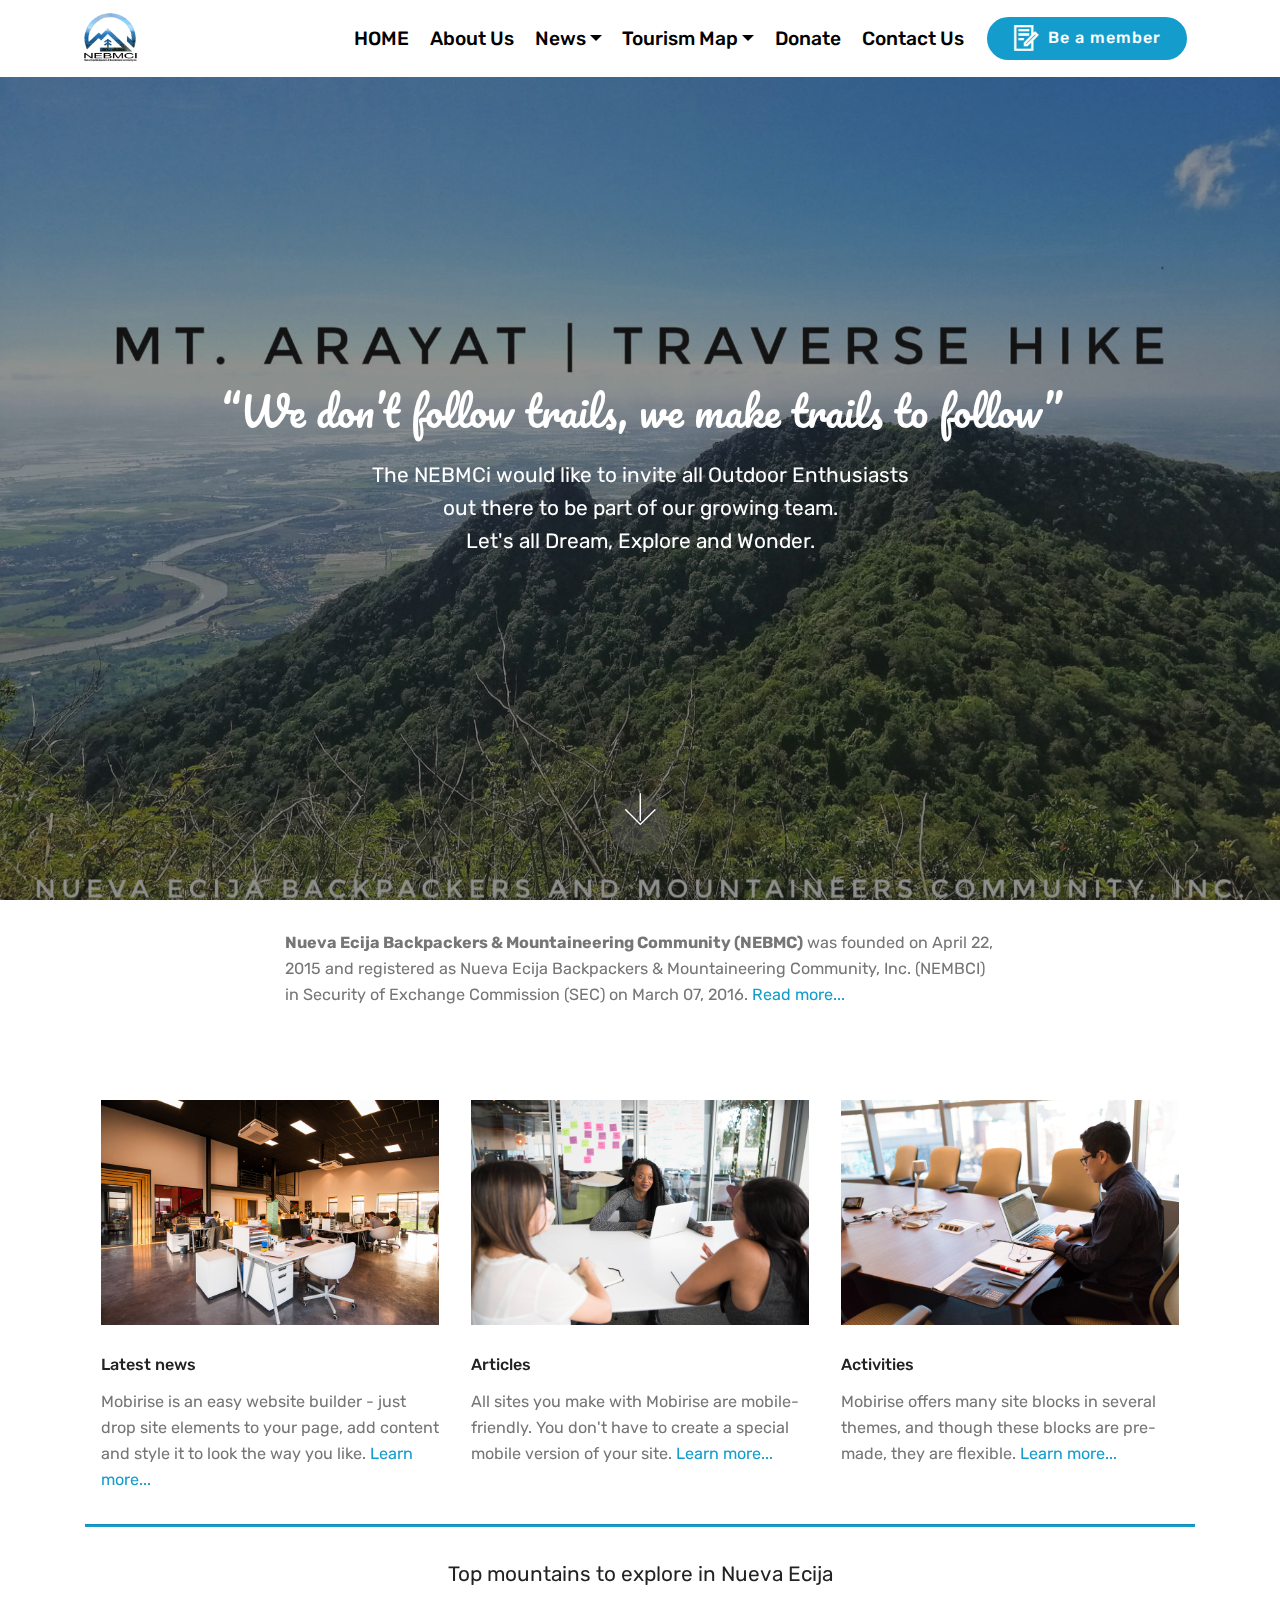
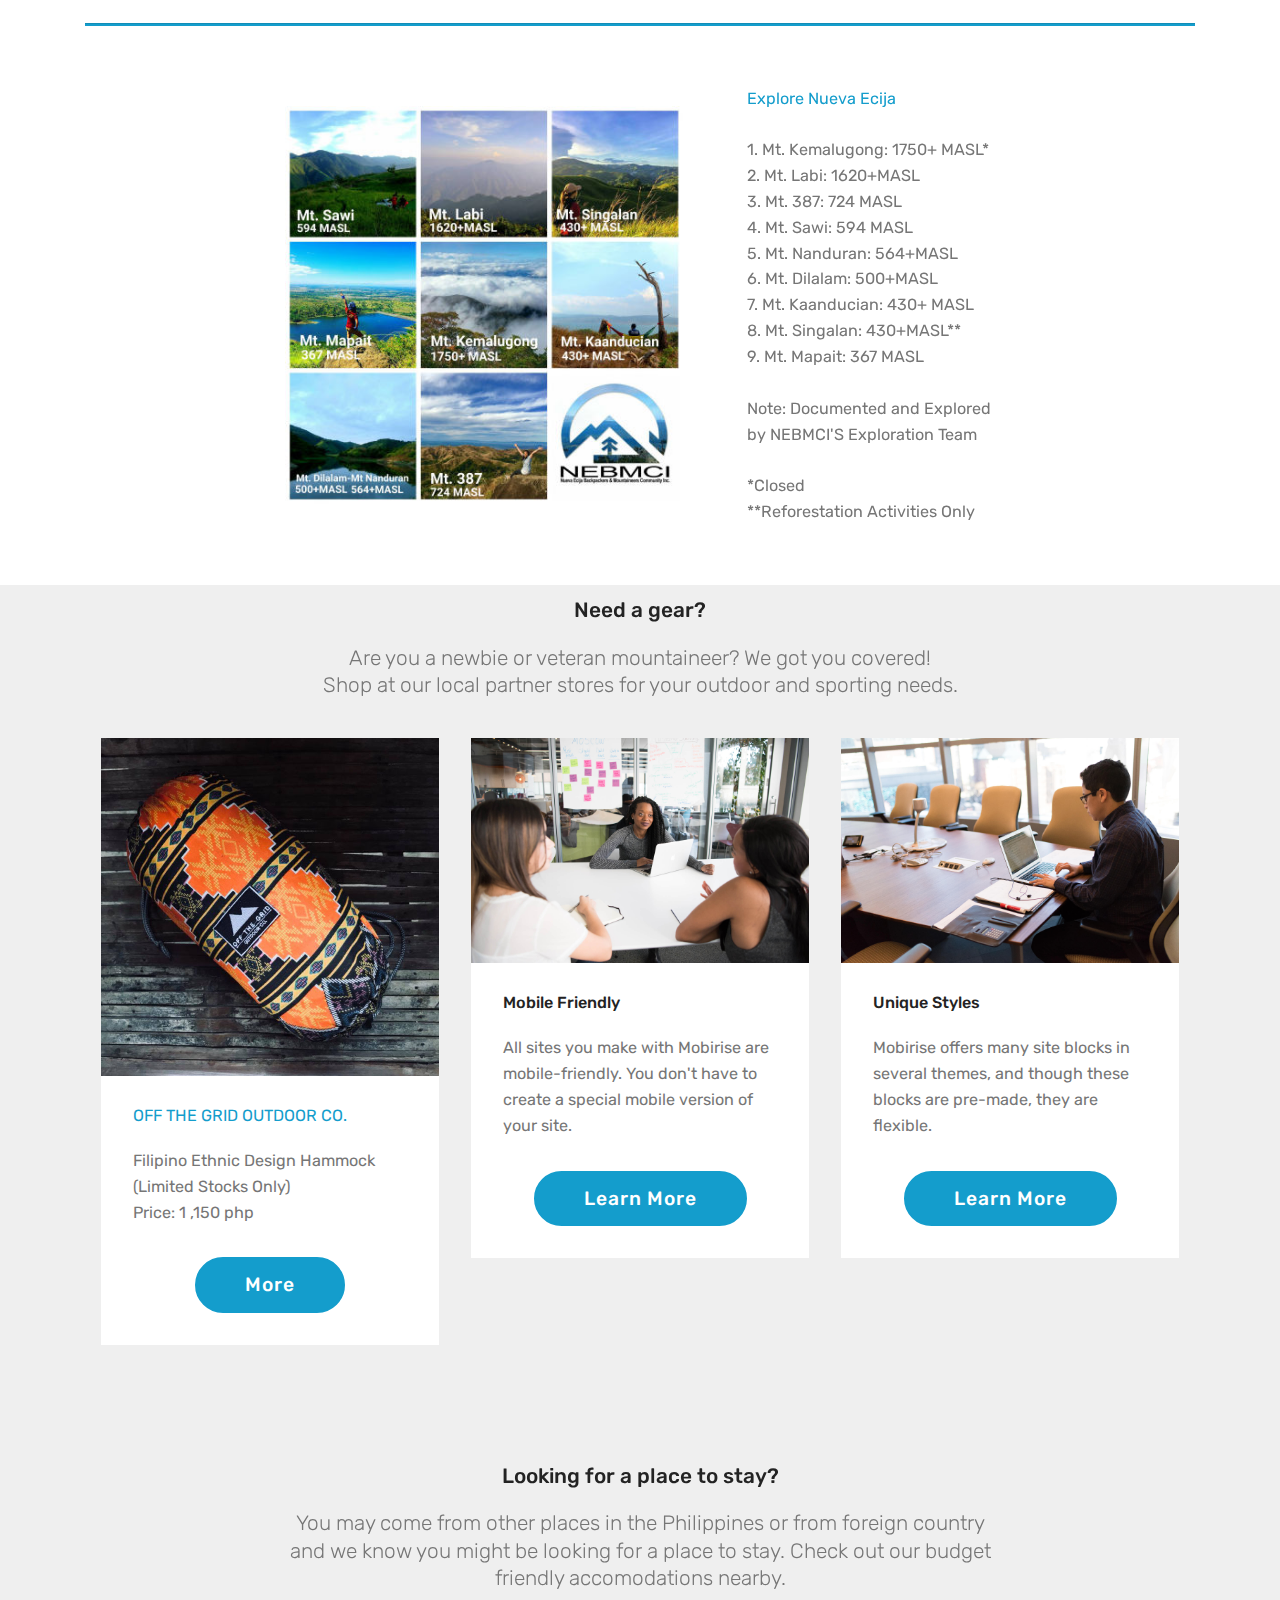
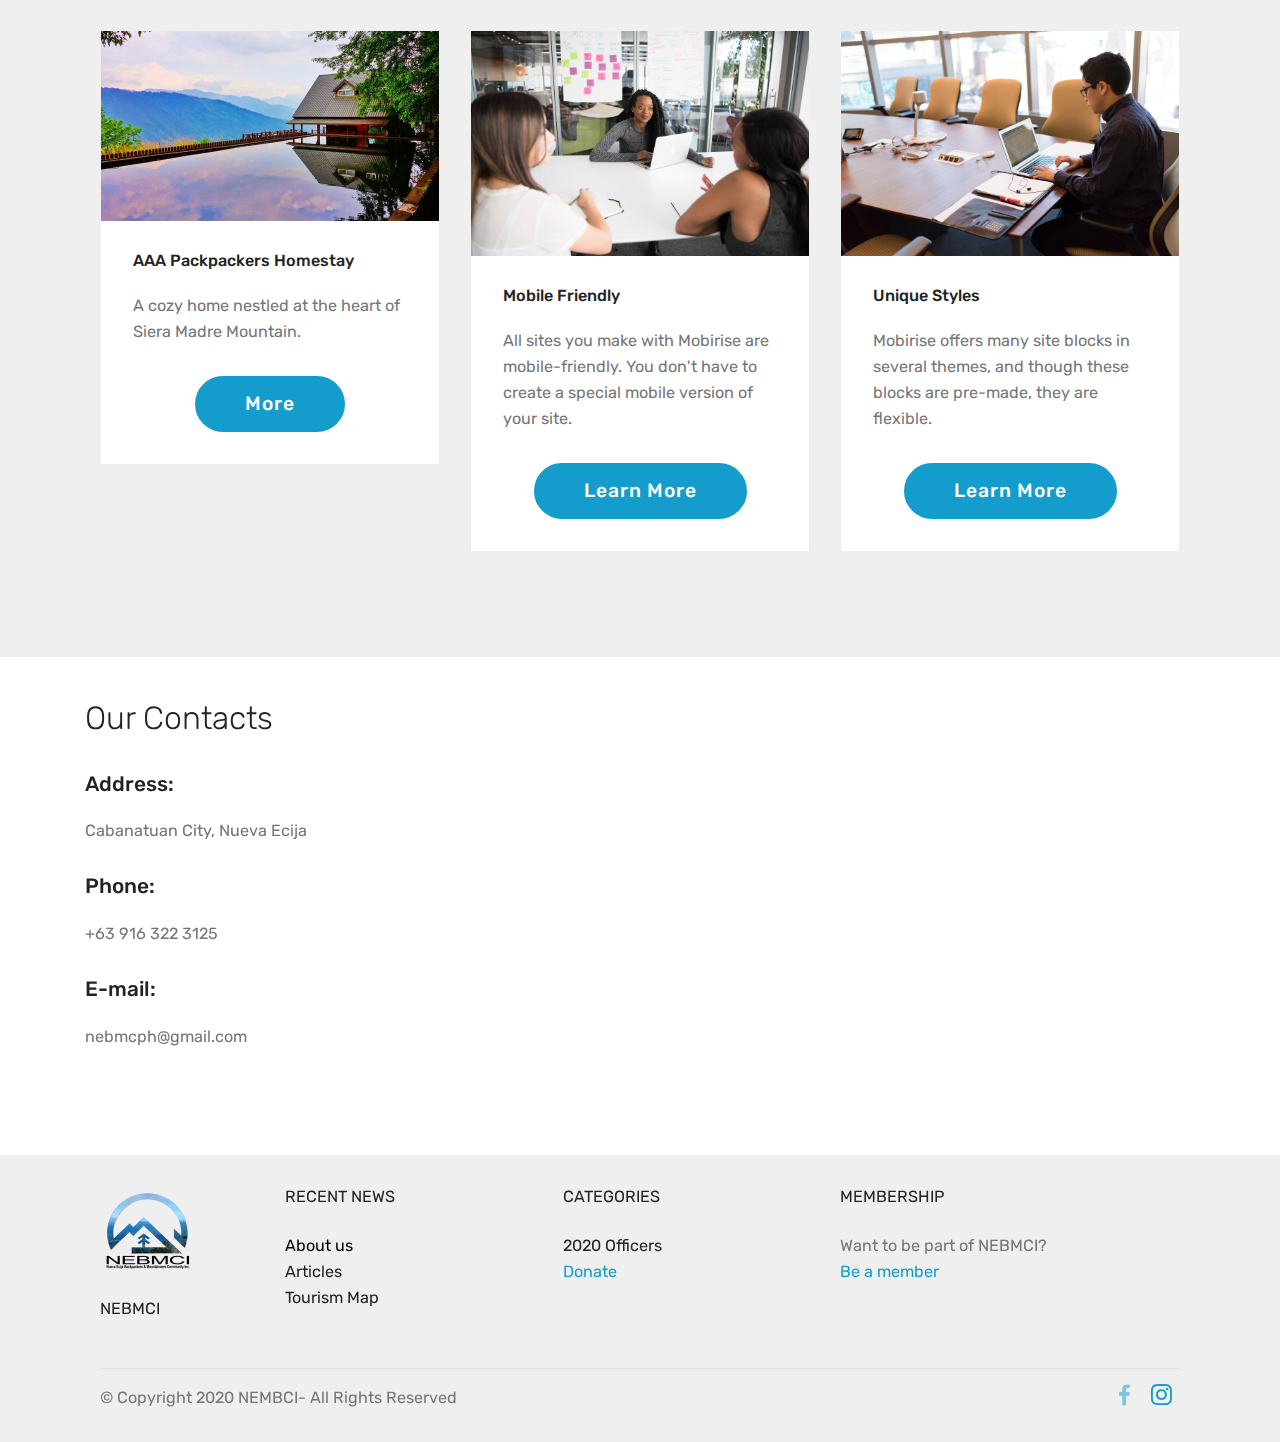
==== commit 5b43d523: "create github pages" ====
--- a/index.html
+++ b/index.html
@@ -58,9 +58,9 @@
             <ul class="navbar-nav nav-dropdown" data-app-modern-menu="true"><li class="nav-item">
                     <a class="nav-link link text-black display-4" href="index.html" aria-expanded="false">
                         HOME</a>
-                </li><li class="nav-item"><a class="nav-link link text-black display-4" href="page6.html" aria-expanded="false">About Us</a></li><li class="nav-item dropdown"><a class="nav-link link text-black dropdown-toggle display-4" href="index.html#features13-h" data-toggle="dropdown-submenu" aria-expanded="false">News</a><div class="dropdown-menu"><a class="text-black dropdown-item display-4" href="index.html#features13-h" aria-expanded="false">News</a><a class="text-black dropdown-item display-4" href="page5.html#features13-1v" aria-expanded="false">Articles<br></a><a class="text-black dropdown-item display-4" href="index.html#features13-h">Activities</a></div></li><li class="nav-item dropdown">
+                </li><li class="nav-item"><a class="nav-link link text-black display-4" href="page6.html" aria-expanded="false">About Us</a></li><li class="nav-item dropdown"><a class="nav-link link text-black dropdown-toggle display-4" href="index.html#features13-h" data-toggle="dropdown-submenu" aria-expanded="false">News</a><div class="dropdown-menu"><a class="text-black dropdown-item display-4" href="index.html#features13-h" aria-expanded="false">News</a><a class="text-black dropdown-item display-4" href="page5.html#features13-1v" aria-expanded="false">Articles<br></a><a class="text-black dropdown-item display-4" href="page7.html">Activities</a></div></li><li class="nav-item dropdown">
                     <a class="nav-link link text-black dropdown-toggle display-4" href="page3.html" target="_blank" data-toggle="dropdown-submenu" aria-expanded="false">
-                        Tourism Map</a><div class="dropdown-menu"><div class="dropdown"><a class="text-black dropdown-item dropdown-toggle display-4" href="page3.html" target="_blank" aria-expanded="false" data-toggle="dropdown-submenu">NE Tourist Spots</a><div class="dropdown-menu dropdown-submenu"><a class="text-black dropdown-item display-4" href="page3.html" target="_blank" aria-expanded="false">Aliaga</a><a class="text-black dropdown-item display-4" href="page3.html" target="_blank" aria-expanded="false">Bongabon</a><a class="text-black dropdown-item display-4" href="page3.html" target="_blank" aria-expanded="false">Carranglan</a><div class="dropdown"><a class="text-black dropdown-item dropdown-toggle display-4" href="page3.html" target="_blank" aria-expanded="false" data-toggle="dropdown-submenu">Gabaldon</a><div class="dropdown-menu dropdown-submenu"><a class="text-black dropdown-item display-4" href="page4.html#image1-1m" target="_blank" aria-expanded="false">Mt. Sawi</a></div></div><a class="text-black dropdown-item display-4" href="page3.html" target="_blank" aria-expanded="false">Laur</a><a class="text-black dropdown-item display-4" href="page3.html" target="_blank" aria-expanded="false">Palayan City</a></div></div></div>
+                        Tourism Map</a><div class="dropdown-menu"><div class="dropdown"><a class="text-black dropdown-item dropdown-toggle display-4" href="page3.html" target="_blank" aria-expanded="false" data-toggle="dropdown-submenu">NE Tourist Spots</a><div class="dropdown-menu dropdown-submenu"><a class="text-black dropdown-item display-4" href="page7.html" aria-expanded="false">Aliaga</a><a class="text-black dropdown-item display-4" href="page7.html" aria-expanded="false">Bongabon</a><a class="text-black dropdown-item display-4" href="page7.html" aria-expanded="false">Carranglan</a><div class="dropdown"><a class="text-black dropdown-item dropdown-toggle display-4" href="page3.html" target="_blank" aria-expanded="false" data-toggle="dropdown-submenu">Gabaldon</a><div class="dropdown-menu dropdown-submenu"><a class="text-black dropdown-item display-4" href="page4.html#image1-1m" target="_blank" aria-expanded="false">Mt. Sawi</a></div></div><a class="text-black dropdown-item display-4" href="page7.html" aria-expanded="false">Laur</a><a class="text-black dropdown-item display-4" href="page7.html" aria-expanded="false">Palayan City</a></div></div></div>
                 </li><li class="nav-item"><a class="nav-link link text-black display-4" href="page2.html" target="_blank">
                         Donate</a></li>
                 <li class="nav-item"><a class="nav-link link text-black display-4" href="index.html#contacts1-11">
@@ -71,7 +71,7 @@
     </nav>
 </section>
 
-<section class="engine"><a href="https://mobirise.info/i">web creation software</a></section><section class="cid-s9SzF5Brmv mbr-fullscreen mbr-parallax-background" id="header2-s">
+<section class="engine"><a href="https://mobirise.info/j">website templates</a></section><section class="cid-s9SzF5Brmv mbr-fullscreen mbr-parallax-background" id="header2-s">
 
     
 
@@ -85,7 +85,7 @@
                 <p class="mbr-text pb-3 mbr-fonts-style display-5">
                     The NEBMCi would like to invite all Outdoor Enthusiasts <br>out there to be part of our growing team. <br>Let's all Dream, Explore and Wonder.<br><br><br>
                 </p>
-                <div class="mbr-section-btn"><a class="btn btn-md btn-white-outline display-4" href="page6.html">LEARN MORE</a></div>
+                
             </div>
         </div>
     </div>
@@ -94,6 +94,88 @@
             <i class="mbri-down mbr-iconfont"></i>
         </a>
     </div>
+</section>
+
+<section class="mbr-section article content1 cid-sbnYwU2oZe" id="content1-2e">
+    
+     
+
+    <div class="container">
+        <div class="media-container-row">
+            <div class="mbr-text col-12 mbr-fonts-style display-7 col-md-8"><p><strong>Nueva Ecija Backpackers &amp; Mountaineering Community (NEBMC)</strong> was founded on April 22, 2015 and registered as Nueva Ecija Backpackers &amp; Mountaineering Community, Inc. (NEMBCI) in Security of Exchange Commission (SEC) on March 07, 2016. <a href="page6.html">Read more...</a></p></div>
+        </div>
+    </div>
+</section>
+
+<section class="features2 cid-sbnXiFGudp" id="features2-2b">
+
+    
+
+    
+    
+    <div class="container">
+        <div class="media-container-row">
+            <div class="card p-3 col-12 col-md-6 col-lg-4">
+                <div class="card-wrapper">
+                    <div class="card-img">
+                        <img src="assets/images/background1.jpg" alt="Mobirise">
+                    </div>
+                    <div class="card-box">
+                        <h4 class="card-title pb-3 mbr-fonts-style display-7">
+                            Latest news</h4>
+                        <p class="mbr-text mbr-fonts-style display-7">
+                            Mobirise is an easy website builder - just drop site elements to your page, add content and style it to look the way you like. <a href="https://mobirise.co">Learn more...</a>
+                        </p>
+                    </div>
+                </div>
+            </div>
+
+            <div class="card p-3 col-12 col-md-6 col-lg-4">
+                <div class="card-wrapper">
+                    <div class="card-img">
+                        <img src="assets/images/background2.jpg" alt="Mobirise">
+                    </div>
+                    <div class="card-box ">
+                        <h4 class="card-title pb-3 mbr-fonts-style display-7">
+                            Articles</h4>
+                        <p class="mbr-text mbr-fonts-style display-7">
+                            All sites you make with Mobirise are mobile-friendly. You don't have to create a special mobile version of your site. <a href="https://mobirise.co">Learn more...</a>
+                        </p>
+                    </div>
+                </div>
+            </div>
+
+            <div class="card p-3 col-12 col-md-6 col-lg-4">
+                <div class="card-wrapper">
+                    <div class="card-img">
+                        <img src="assets/images/background3.jpg" alt="Mobirise">
+                    </div>
+                    <div class="card-box">
+                        <h4 class="card-title pb-3 mbr-fonts-style display-7">
+                            Activities</h4>
+                        <p class="mbr-text mbr-fonts-style display-7">
+                            Mobirise offers many site blocks in several themes, and though these blocks are pre-made, they are flexible. <a href="https://mobirise.co">Learn more...</a>
+                        </p>
+                    </div>
+                </div>
+            </div>
+
+            
+        </div>
+    </div>
+</section>
+
+<section class="mbr-section article content9 cid-sbnXz1WPUf" id="content9-2d">
+    
+     
+
+    <div class="container">
+        <div class="inner-container" style="width: 100%;">
+            <hr class="line" style="width: 100%;">
+            <div class="section-text align-center mbr-fonts-style display-5">Top mountains to explore in Nueva Ecija</div>
+            <hr class="line" style="width: 100%;">
+        </div>
+        </div>
 </section>
 
 <section class="mbr-section content6 cid-sb622JUuxp" id="content6-23">
@@ -213,6 +295,91 @@
     </div>
 </section>
 
+<section class="mbr-section content4 cid-sc224jEE22" id="content4-2h">
+
+    
+
+    <div class="container">
+        <div class="media-container-row">
+            <div class="title col-12 col-md-8">
+                <h2 class="align-center pb-3 mbr-fonts-style display-5">
+                    Looking for a place to stay?</h2>
+                <h3 class="mbr-section-subtitle align-center mbr-light mbr-fonts-style display-5">You may come from other places in the Philippines or from foreign country and we know you might be looking for a place to stay. Check out our budget friendly accomodations nearby.</h3>
+                
+            </div>
+        </div>
+    </div>
+</section>
+
+<section class="features3 cid-sc225miA9f" id="features3-2i">
+
+    
+
+    
+    <div class="container">
+        <div class="media-container-row">
+            <div class="card p-3 col-12 col-md-6 col-lg-4">
+                <div class="card-wrapper">
+                    <div class="card-img">
+                        <img src="assets/images/mbr-676x380.jpg" alt="Mobirise" title="">
+                    </div>
+                    <div class="card-box">
+                        <h4 class="card-title mbr-fonts-style display-7">
+                            AAA Packpackers Homestay</h4>
+                        <p class="mbr-text mbr-fonts-style display-7">A cozy home nestled at the heart of Siera Madre Mountain.</p>
+                    </div>
+                    <div class="mbr-section-btn text-center"><a href="https://www.facebook.com/media/set/?vanity=OffTheGridOutdoorCo&set=a.462667647529963" class="btn btn-primary display-4" target="_blank">More
+                        </a></div>
+                </div>
+            </div>
+
+            <div class="card p-3 col-12 col-md-6 col-lg-4">
+                <div class="card-wrapper">
+                    <div class="card-img">
+                        <img src="assets/images/background24.jpg" alt="Mobirise">
+                    </div>
+                    <div class="card-box">
+                        <h4 class="card-title mbr-fonts-style display-7">
+                            Mobile Friendly
+                        </h4>
+                        <p class="mbr-text mbr-fonts-style display-7">
+                            All sites you make with Mobirise are mobile-friendly. You don't have to create a special mobile version of your site.
+                        </p>
+                    </div>
+                    <div class="mbr-section-btn text-center">
+                        <a href="https://mobirise.co" class="btn btn-primary display-4">
+                            Learn More
+                        </a>
+                    </div>
+                </div>
+            </div>
+
+            <div class="card p-3 col-12 col-md-6 col-lg-4">
+                <div class="card-wrapper">
+                    <div class="card-img">
+                        <img src="assets/images/background35.jpg" alt="Mobirise">
+                    </div>
+                    <div class="card-box">
+                        <h4 class="card-title mbr-fonts-style display-7">
+                            Unique Styles
+                        </h4>
+                        <p class="mbr-text mbr-fonts-style display-7">
+                            Mobirise offers many site blocks in several themes, and though these blocks are pre-made, they are flexible.
+                        </p>
+                    </div>
+                    <div class="mbr-section-btn text-center">
+                        <a href="https://mobirise.co" class="btn btn-primary display-4">
+                            Learn More
+                        </a>
+                    </div>
+                </div>
+            </div>
+
+            
+        </div>
+    </div>
+</section>
+
 <section class="mbr-section contacts1 cid-s9SWJ1ARKe" id="contacts1-11">
     <!---->
     
@@ -244,7 +411,7 @@
                             Phone:
                         </h5>
                         <p class="mbr-text align-left mbr-fonts-style display-7">
-                            +63 915</p>
+                            +63 916 322 3125</p>
                     </div>
                     <div class="b b-mail">
                         <h5 class="align-left mbr-fonts-style m-0 display-5">
@@ -292,12 +459,12 @@
                 <p class="mb-4 mbr-fonts-style foot-title display-7">
                     CATEGORIES
                 </p>
-                <p class="mbr-text mbr-fonts-style mbr-links-column display-7">2020 Officers<br><a href="page2.html">Donate</a></p>
+                <p class="mbr-text mbr-fonts-style mbr-links-column display-7">2020 Officers<br><a href="page2.html" target="_blank">Donate</a></p>
             </div>
             <div class="col-md-4 col-sm-12">
                 <p class="mb-4 mbr-fonts-style foot-title display-7">
                     MEMBERSHIP</p>
-                <p class="mbr-text form-text mbr-fonts-style display-7">Want to be part of NEBMCI?<br><a href="page3.html">Be a member</a></p>
+                <p class="mbr-text form-text mbr-fonts-style display-7">Want to be part of NEBMCI?<br><a href="page3.html" target="_blank">Be a member</a></p>
                 
 
             </div>
@@ -321,7 +488,11 @@
                                 <span class="mbr-iconfont mbr-iconfont-social socicon-facebook socicon" style="color: rgb(20, 157, 204); fill: rgb(20, 157, 204);"></span>
                             </a>
                         </div>
-                        
+                        <div class="soc-item">
+                            
+                                <span class="mbr-iconfont mbr-iconfont-social socicon-instagram socicon" style="color: rgb(20, 157, 204); fill: rgb(20, 157, 204);"></span>
+                            
+                        </div>
                         
                         
                         
--- a/assets/mobirise/css/mbr-additional.css
+++ b/assets/mobirise/css/mbr-additional.css
@@ -1114,6 +1114,58 @@
 .cid-s9SzF5Brmv {
   background-image: url("../../../assets/images/mt.-arayat-2000x1500.jpg");
 }
+.cid-sbnYwU2oZe {
+  padding-top: 30px;
+  padding-bottom: 15px;
+  background-color: #ffffff;
+}
+.cid-sbnYwU2oZe .mbr-text,
+.cid-sbnYwU2oZe blockquote {
+  color: #767676;
+}
+.cid-sbnXiFGudp {
+  padding-top: 45px;
+  padding-bottom: 0px;
+  background-color: #ffffff;
+}
+.cid-sbnXiFGudp h4 {
+  font-weight: 500;
+  margin-bottom: 0;
+  text-align: left;
+}
+.cid-sbnXiFGudp p {
+  color: #767676;
+  text-align: left;
+}
+.cid-sbnXiFGudp .card-box {
+  padding-top: 2rem;
+}
+.cid-sbnXiFGudp .card-wrapper {
+  height: 100%;
+}
+.cid-sbnXz1WPUf {
+  padding-top: 0px;
+  padding-bottom: 0px;
+  background-color: #ffffff;
+}
+.cid-sbnXz1WPUf .line {
+  background-color: #149dcc;
+  color: #149dcc;
+  align: center;
+  height: 2px;
+  margin: 0 auto;
+}
+.cid-sbnXz1WPUf .section-text {
+  padding: 2rem 0;
+}
+.cid-sbnXz1WPUf .inner-container {
+  margin: 0 auto;
+}
+@media (max-width: 768px) {
+  .cid-sbnXz1WPUf .inner-container {
+    width: 100% !important;
+  }
+}
 .cid-sb622JUuxp {
   padding-top: 60px;
   padding-bottom: 60px;
@@ -1177,6 +1229,54 @@
   transition: box-shadow 0.3s;
 }
 .cid-sb5QBObYb3 .card-wrapper:hover {
+  box-shadow: 0px 0px 30px 0px rgba(0, 0, 0, 0.05);
+  transition: box-shadow 0.3s;
+}
+.cid-sc224jEE22 {
+  padding-top: 15px;
+  padding-bottom: 15px;
+  background-color: #efefef;
+}
+.cid-sc224jEE22 .mbr-section-subtitle {
+  color: #767676;
+}
+.cid-sc225miA9f {
+  padding-top: 0px;
+  padding-bottom: 90px;
+  background-color: #efefef;
+}
+.cid-sc225miA9f .card-box {
+  padding: 0 2rem;
+}
+.cid-sc225miA9f .mbr-section-btn {
+  padding-top: 1rem;
+}
+.cid-sc225miA9f .mbr-section-btn a {
+  margin-top: 1rem;
+  margin-bottom: 0;
+}
+.cid-sc225miA9f h4 {
+  font-weight: 500;
+  margin-bottom: 0;
+  text-align: left;
+  padding-top: 2rem;
+}
+.cid-sc225miA9f p {
+  margin-bottom: 0;
+  text-align: left;
+  padding-top: 1.5rem;
+}
+.cid-sc225miA9f .mbr-text {
+  color: #767676;
+}
+.cid-sc225miA9f .card-wrapper {
+  height: 100%;
+  padding-bottom: 2rem;
+  background: #ffffff;
+  box-shadow: 0px 0px 0px 0px rgba(0, 0, 0, 0);
+  transition: box-shadow 0.3s;
+}
+.cid-sc225miA9f .card-wrapper:hover {
   box-shadow: 0px 0px 30px 0px rgba(0, 0, 0, 0.05);
   transition: box-shadow 0.3s;
 }
@@ -3934,3 +4034,406 @@
   transition: 0.2s background ease-in-out;
   background: linear-gradient(to left, #554346, #45505b) !important;
 }
+.cid-s9IhbOluOB .navbar {
+  background: #ffffff;
+  transition: none;
+  min-height: 77px;
+  padding: .5rem 0;
+}
+.cid-s9IhbOluOB .navbar-dropdown.bg-color.transparent.opened {
+  background: #ffffff;
+}
+.cid-s9IhbOluOB a {
+  font-style: normal;
+}
+.cid-s9IhbOluOB .nav-item span {
+  padding-right: 0.4em;
+  line-height: 0.5em;
+  vertical-align: text-bottom;
+  position: relative;
+  text-decoration: none;
+}
+.cid-s9IhbOluOB .nav-item a {
+  display: -webkit-flex;
+  align-items: center;
+  justify-content: center;
+  padding: 0.7rem 0 !important;
+  margin: 0rem .65rem !important;
+  -webkit-align-items: center;
+  -webkit-justify-content: center;
+}
+.cid-s9IhbOluOB .nav-item:focus,
+.cid-s9IhbOluOB .nav-link:focus {
+  outline: none;
+}
+.cid-s9IhbOluOB .btn {
+  padding: 0.4rem 1.5rem;
+  display: -webkit-inline-flex;
+  align-items: center;
+  -webkit-align-items: center;
+}
+.cid-s9IhbOluOB .btn .mbr-iconfont {
+  font-size: 1.6rem;
+}
+.cid-s9IhbOluOB .menu-logo {
+  margin-right: auto;
+}
+.cid-s9IhbOluOB .menu-logo .navbar-brand {
+  display: flex;
+  margin-left: 5rem;
+  padding: 0;
+  transition: padding .2s;
+  min-height: 3.8rem;
+  -webkit-align-items: center;
+  align-items: center;
+}
+.cid-s9IhbOluOB .menu-logo .navbar-brand .navbar-caption-wrap {
+  display: flex;
+  -webkit-align-items: center;
+  align-items: center;
+  word-break: break-word;
+  min-width: 7rem;
+  margin: .3rem 0;
+}
+.cid-s9IhbOluOB .menu-logo .navbar-brand .navbar-caption-wrap .navbar-caption {
+  line-height: 1.2rem !important;
+  padding-right: 2rem;
+}
+.cid-s9IhbOluOB .menu-logo .navbar-brand .navbar-logo {
+  font-size: 4rem;
+  transition: font-size 0.25s;
+}
+.cid-s9IhbOluOB .menu-logo .navbar-brand .navbar-logo img {
+  display: flex;
+}
+.cid-s9IhbOluOB .menu-logo .navbar-brand .navbar-logo .mbr-iconfont {
+  transition: font-size 0.25s;
+}
+.cid-s9IhbOluOB .menu-logo .navbar-brand .navbar-logo a {
+  display: inline-flex;
+}
+.cid-s9IhbOluOB .navbar-toggleable-sm .navbar-collapse {
+  justify-content: flex-end;
+  -webkit-justify-content: flex-end;
+  padding-right: 5rem;
+  width: auto;
+}
+.cid-s9IhbOluOB .navbar-toggleable-sm .navbar-collapse .navbar-nav {
+  flex-wrap: wrap;
+  -webkit-flex-wrap: wrap;
+  padding-left: 0;
+}
+.cid-s9IhbOluOB .navbar-toggleable-sm .navbar-collapse .navbar-nav .nav-item {
+  -webkit-align-self: center;
+  align-self: center;
+}
+.cid-s9IhbOluOB .navbar-toggleable-sm .navbar-collapse .navbar-buttons {
+  padding-left: 0;
+  padding-bottom: 0;
+}
+.cid-s9IhbOluOB .dropdown .dropdown-menu {
+  background: #ffffff;
+  visibility: hidden;
+  display: block;
+  position: absolute;
+  min-width: 5rem;
+  padding-top: 1.4rem;
+  padding-bottom: 1.4rem;
+  text-align: left;
+}
+.cid-s9IhbOluOB .dropdown .dropdown-menu .dropdown-item {
+  width: auto;
+  padding: 0.235em 1.5385em 0.235em 1.5385em !important;
+}
+.cid-s9IhbOluOB .dropdown .dropdown-menu .dropdown-item::after {
+  right: 0.5rem;
+}
+.cid-s9IhbOluOB .dropdown .dropdown-menu .dropdown-submenu {
+  margin: 0;
+}
+.cid-s9IhbOluOB .dropdown.open > .dropdown-menu {
+  visibility: visible;
+}
+.cid-s9IhbOluOB .navbar-toggleable-sm.opened:after {
+  position: absolute;
+  width: 100vw;
+  height: 100vh;
+  content: '';
+  background-color: rgba(0, 0, 0, 0.1);
+  left: 0;
+  bottom: 0;
+  transform: translateY(100%);
+  -webkit-transform: translateY(100%);
+  z-index: 1000;
+}
+.cid-s9IhbOluOB .navbar.navbar-short {
+  min-height: 60px;
+  transition: all .2s;
+}
+.cid-s9IhbOluOB .navbar.navbar-short .navbar-toggler-right {
+  top: 20px;
+}
+.cid-s9IhbOluOB .navbar.navbar-short .navbar-logo a {
+  font-size: 2.5rem !important;
+  line-height: 2.5rem;
+  transition: font-size 0.25s;
+}
+.cid-s9IhbOluOB .navbar.navbar-short .navbar-logo a .mbr-iconfont {
+  font-size: 2.5rem !important;
+}
+.cid-s9IhbOluOB .navbar.navbar-short .navbar-logo a img {
+  height: 3rem !important;
+}
+.cid-s9IhbOluOB .navbar.navbar-short .navbar-brand {
+  min-height: 3rem;
+}
+.cid-s9IhbOluOB button.navbar-toggler {
+  width: 31px;
+  height: 18px;
+  cursor: pointer;
+  transition: all .2s;
+  top: 1.5rem;
+  right: 1rem;
+}
+.cid-s9IhbOluOB button.navbar-toggler:focus {
+  outline: none;
+}
+.cid-s9IhbOluOB button.navbar-toggler .hamburger span {
+  position: absolute;
+  right: 0;
+  width: 30px;
+  height: 2px;
+  border-right: 5px;
+  background-color: #333333;
+}
+.cid-s9IhbOluOB button.navbar-toggler .hamburger span:nth-child(1) {
+  top: 0;
+  transition: all .2s;
+}
+.cid-s9IhbOluOB button.navbar-toggler .hamburger span:nth-child(2) {
+  top: 8px;
+  transition: all .15s;
+}
+.cid-s9IhbOluOB button.navbar-toggler .hamburger span:nth-child(3) {
+  top: 8px;
+  transition: all .15s;
+}
+.cid-s9IhbOluOB button.navbar-toggler .hamburger span:nth-child(4) {
+  top: 16px;
+  transition: all .2s;
+}
+.cid-s9IhbOluOB nav.opened .hamburger span:nth-child(1) {
+  top: 8px;
+  width: 0;
+  opacity: 0;
+  right: 50%;
+  transition: all .2s;
+}
+.cid-s9IhbOluOB nav.opened .hamburger span:nth-child(2) {
+  -webkit-transform: rotate(45deg);
+  transform: rotate(45deg);
+  transition: all .25s;
+}
+.cid-s9IhbOluOB nav.opened .hamburger span:nth-child(3) {
+  -webkit-transform: rotate(-45deg);
+  transform: rotate(-45deg);
+  transition: all .25s;
+}
+.cid-s9IhbOluOB nav.opened .hamburger span:nth-child(4) {
+  top: 8px;
+  width: 0;
+  opacity: 0;
+  right: 50%;
+  transition: all .2s;
+}
+.cid-s9IhbOluOB .collapsed.navbar-expand {
+  flex-direction: column;
+  -webkit-flex-direction: column;
+}
+.cid-s9IhbOluOB .collapsed .btn {
+  display: -webkit-flex;
+}
+.cid-s9IhbOluOB .collapsed .navbar-collapse {
+  display: none !important;
+  padding-right: 0 !important;
+}
+.cid-s9IhbOluOB .collapsed .navbar-collapse.collapsing,
+.cid-s9IhbOluOB .collapsed .navbar-collapse.show {
+  display: block !important;
+}
+.cid-s9IhbOluOB .collapsed .navbar-collapse.collapsing .navbar-nav,
+.cid-s9IhbOluOB .collapsed .navbar-collapse.show .navbar-nav {
+  display: block;
+  text-align: center;
+}
+.cid-s9IhbOluOB .collapsed .navbar-collapse.collapsing .navbar-nav .nav-item,
+.cid-s9IhbOluOB .collapsed .navbar-collapse.show .navbar-nav .nav-item {
+  clear: both;
+}
+.cid-s9IhbOluOB .collapsed .navbar-collapse.collapsing .navbar-buttons,
+.cid-s9IhbOluOB .collapsed .navbar-collapse.show .navbar-buttons {
+  text-align: center;
+}
+.cid-s9IhbOluOB .collapsed .navbar-collapse.collapsing .navbar-buttons:last-child,
+.cid-s9IhbOluOB .collapsed .navbar-collapse.show .navbar-buttons:last-child {
+  margin-bottom: 1rem;
+}
+@media (min-width: 1024px) {
+  .cid-s9IhbOluOB .collapsed:not(.navbar-short) .navbar-collapse {
+    max-height: calc(98.5vh - 3.8rem);
+  }
+}
+.cid-s9IhbOluOB .collapsed button.navbar-toggler {
+  display: block;
+}
+.cid-s9IhbOluOB .collapsed .navbar-brand {
+  margin-left: 1rem !important;
+}
+.cid-s9IhbOluOB .collapsed .navbar-toggleable-sm {
+  flex-direction: column;
+  -webkit-flex-direction: column;
+}
+.cid-s9IhbOluOB .collapsed .dropdown .dropdown-menu {
+  width: 100%;
+  text-align: center;
+  position: relative;
+  opacity: 0;
+  overflow: hidden;
+  display: block;
+  height: 0;
+  visibility: hidden;
+  padding: 0;
+  transition-duration: .5s;
+  transition-property: opacity,padding,height;
+}
+.cid-s9IhbOluOB .collapsed .dropdown.open > .dropdown-menu {
+  position: relative;
+  opacity: 1;
+  height: auto;
+  padding: 1.4rem 0;
+  visibility: visible;
+}
+.cid-s9IhbOluOB .collapsed .dropdown .dropdown-submenu {
+  left: 0;
+  text-align: center;
+  width: 100%;
+}
+.cid-s9IhbOluOB .collapsed .dropdown .dropdown-toggle[data-toggle="dropdown-submenu"]::after {
+  margin-top: 0;
+  position: inherit;
+  right: 0;
+  top: 50%;
+  display: inline-block;
+  width: 0;
+  height: 0;
+  margin-left: .3em;
+  vertical-align: middle;
+  content: "";
+  border-top: .30em solid;
+  border-right: .30em solid transparent;
+  border-left: .30em solid transparent;
+}
+@media (max-width: 1023px) {
+  .cid-s9IhbOluOB.navbar-expand {
+    flex-direction: column;
+    -webkit-flex-direction: column;
+  }
+  .cid-s9IhbOluOB img {
+    height: 3.8rem !important;
+  }
+  .cid-s9IhbOluOB .btn {
+    display: -webkit-flex;
+  }
+  .cid-s9IhbOluOB button.navbar-toggler {
+    display: block;
+  }
+  .cid-s9IhbOluOB .navbar-brand {
+    margin-left: 1rem !important;
+  }
+  .cid-s9IhbOluOB .navbar-toggleable-sm {
+    flex-direction: column;
+    -webkit-flex-direction: column;
+  }
+  .cid-s9IhbOluOB .navbar-collapse {
+    display: none !important;
+    padding-right: 0 !important;
+  }
+  .cid-s9IhbOluOB .navbar-collapse.collapsing,
+  .cid-s9IhbOluOB .navbar-collapse.show {
+    display: block !important;
+  }
+  .cid-s9IhbOluOB .navbar-collapse.collapsing .navbar-nav,
+  .cid-s9IhbOluOB .navbar-collapse.show .navbar-nav {
+    display: block;
+    text-align: center;
+  }
+  .cid-s9IhbOluOB .navbar-collapse.collapsing .navbar-nav .nav-item,
+  .cid-s9IhbOluOB .navbar-collapse.show .navbar-nav .nav-item {
+    clear: both;
+  }
+  .cid-s9IhbOluOB .navbar-collapse.collapsing .navbar-buttons,
+  .cid-s9IhbOluOB .navbar-collapse.show .navbar-buttons {
+    text-align: center;
+  }
+  .cid-s9IhbOluOB .navbar-collapse.collapsing .navbar-buttons:last-child,
+  .cid-s9IhbOluOB .navbar-collapse.show .navbar-buttons:last-child {
+    margin-bottom: 1rem;
+  }
+  .cid-s9IhbOluOB .dropdown .dropdown-menu {
+    width: 100%;
+    text-align: center;
+    position: relative;
+    opacity: 0;
+    overflow: hidden;
+    display: block;
+    height: 0;
+    visibility: hidden;
+    padding: 0;
+    transition-duration: .5s;
+    transition-property: opacity,padding,height;
+  }
+  .cid-s9IhbOluOB .dropdown.open > .dropdown-menu {
+    position: relative;
+    opacity: 1;
+    height: auto;
+    padding: 1.4rem 0;
+    visibility: visible;
+  }
+  .cid-s9IhbOluOB .dropdown .dropdown-submenu {
+    left: 0;
+    text-align: center;
+    width: 100%;
+  }
+  .cid-s9IhbOluOB .dropdown .dropdown-toggle[data-toggle="dropdown-submenu"]::after {
+    margin-top: 0;
+    position: inherit;
+    right: 0;
+    top: 50%;
+    display: inline-block;
+    width: 0;
+    height: 0;
+    margin-left: .3em;
+    vertical-align: middle;
+    content: "";
+    border-top: .30em solid;
+    border-right: .30em solid transparent;
+    border-left: .30em solid transparent;
+  }
+}
+@media (min-width: 767px) {
+  .cid-s9IhbOluOB .menu-logo {
+    flex-shrink: 0;
+    -webkit-flex-shrink: 0;
+  }
+}
+.cid-s9IhbOluOB .navbar-collapse {
+  flex-basis: auto;
+  -webkit-flex-basis: auto;
+}
+.cid-s9IhbOluOB .nav-link:hover,
+.cid-s9IhbOluOB .dropdown-item:hover {
+  color: #767676 !important;
+}
+.cid-sbo07Fqybt {
+  background-image: url("../../../assets/images/nebmci-720x540.jpg");
+}
--- a/assets/mobirise/css/mbr-additional.css
+++ b/assets/mobirise/css/mbr-additional.css
@@ -1114,6 +1114,58 @@
 .cid-s9SzF5Brmv {
   background-image: url("../../../assets/images/mt.-arayat-2000x1500.jpg");
 }
+.cid-sbnYwU2oZe {
+  padding-top: 30px;
+  padding-bottom: 15px;
+  background-color: #ffffff;
+}
+.cid-sbnYwU2oZe .mbr-text,
+.cid-sbnYwU2oZe blockquote {
+  color: #767676;
+}
+.cid-sbnXiFGudp {
+  padding-top: 45px;
+  padding-bottom: 0px;
+  background-color: #ffffff;
+}
+.cid-sbnXiFGudp h4 {
+  font-weight: 500;
+  margin-bottom: 0;
+  text-align: left;
+}
+.cid-sbnXiFGudp p {
+  color: #767676;
+  text-align: left;
+}
+.cid-sbnXiFGudp .card-box {
+  padding-top: 2rem;
+}
+.cid-sbnXiFGudp .card-wrapper {
+  height: 100%;
+}
+.cid-sbnXz1WPUf {
+  padding-top: 0px;
+  padding-bottom: 0px;
+  background-color: #ffffff;
+}
+.cid-sbnXz1WPUf .line {
+  background-color: #149dcc;
+  color: #149dcc;
+  align: center;
+  height: 2px;
+  margin: 0 auto;
+}
+.cid-sbnXz1WPUf .section-text {
+  padding: 2rem 0;
+}
+.cid-sbnXz1WPUf .inner-container {
+  margin: 0 auto;
+}
+@media (max-width: 768px) {
+  .cid-sbnXz1WPUf .inner-container {
+    width: 100% !important;
+  }
+}
 .cid-sb622JUuxp {
   padding-top: 60px;
   padding-bottom: 60px;
@@ -1177,6 +1229,54 @@
   transition: box-shadow 0.3s;
 }
 .cid-sb5QBObYb3 .card-wrapper:hover {
+  box-shadow: 0px 0px 30px 0px rgba(0, 0, 0, 0.05);
+  transition: box-shadow 0.3s;
+}
+.cid-sc224jEE22 {
+  padding-top: 15px;
+  padding-bottom: 15px;
+  background-color: #efefef;
+}
+.cid-sc224jEE22 .mbr-section-subtitle {
+  color: #767676;
+}
+.cid-sc225miA9f {
+  padding-top: 0px;
+  padding-bottom: 90px;
+  background-color: #efefef;
+}
+.cid-sc225miA9f .card-box {
+  padding: 0 2rem;
+}
+.cid-sc225miA9f .mbr-section-btn {
+  padding-top: 1rem;
+}
+.cid-sc225miA9f .mbr-section-btn a {
+  margin-top: 1rem;
+  margin-bottom: 0;
+}
+.cid-sc225miA9f h4 {
+  font-weight: 500;
+  margin-bottom: 0;
+  text-align: left;
+  padding-top: 2rem;
+}
+.cid-sc225miA9f p {
+  margin-bottom: 0;
+  text-align: left;
+  padding-top: 1.5rem;
+}
+.cid-sc225miA9f .mbr-text {
+  color: #767676;
+}
+.cid-sc225miA9f .card-wrapper {
+  height: 100%;
+  padding-bottom: 2rem;
+  background: #ffffff;
+  box-shadow: 0px 0px 0px 0px rgba(0, 0, 0, 0);
+  transition: box-shadow 0.3s;
+}
+.cid-sc225miA9f .card-wrapper:hover {
   box-shadow: 0px 0px 30px 0px rgba(0, 0, 0, 0.05);
   transition: box-shadow 0.3s;
 }
@@ -3934,3 +4034,406 @@
   transition: 0.2s background ease-in-out;
   background: linear-gradient(to left, #554346, #45505b) !important;
 }
+.cid-s9IhbOluOB .navbar {
+  background: #ffffff;
+  transition: none;
+  min-height: 77px;
+  padding: .5rem 0;
+}
+.cid-s9IhbOluOB .navbar-dropdown.bg-color.transparent.opened {
+  background: #ffffff;
+}
+.cid-s9IhbOluOB a {
+  font-style: normal;
+}
+.cid-s9IhbOluOB .nav-item span {
+  padding-right: 0.4em;
+  line-height: 0.5em;
+  vertical-align: text-bottom;
+  position: relative;
+  text-decoration: none;
+}
+.cid-s9IhbOluOB .nav-item a {
+  display: -webkit-flex;
+  align-items: center;
+  justify-content: center;
+  padding: 0.7rem 0 !important;
+  margin: 0rem .65rem !important;
+  -webkit-align-items: center;
+  -webkit-justify-content: center;
+}
+.cid-s9IhbOluOB .nav-item:focus,
+.cid-s9IhbOluOB .nav-link:focus {
+  outline: none;
+}
+.cid-s9IhbOluOB .btn {
+  padding: 0.4rem 1.5rem;
+  display: -webkit-inline-flex;
+  align-items: center;
+  -webkit-align-items: center;
+}
+.cid-s9IhbOluOB .btn .mbr-iconfont {
+  font-size: 1.6rem;
+}
+.cid-s9IhbOluOB .menu-logo {
+  margin-right: auto;
+}
+.cid-s9IhbOluOB .menu-logo .navbar-brand {
+  display: flex;
+  margin-left: 5rem;
+  padding: 0;
+  transition: padding .2s;
+  min-height: 3.8rem;
+  -webkit-align-items: center;
+  align-items: center;
+}
+.cid-s9IhbOluOB .menu-logo .navbar-brand .navbar-caption-wrap {
+  display: flex;
+  -webkit-align-items: center;
+  align-items: center;
+  word-break: break-word;
+  min-width: 7rem;
+  margin: .3rem 0;
+}
+.cid-s9IhbOluOB .menu-logo .navbar-brand .navbar-caption-wrap .navbar-caption {
+  line-height: 1.2rem !important;
+  padding-right: 2rem;
+}
+.cid-s9IhbOluOB .menu-logo .navbar-brand .navbar-logo {
+  font-size: 4rem;
+  transition: font-size 0.25s;
+}
+.cid-s9IhbOluOB .menu-logo .navbar-brand .navbar-logo img {
+  display: flex;
+}
+.cid-s9IhbOluOB .menu-logo .navbar-brand .navbar-logo .mbr-iconfont {
+  transition: font-size 0.25s;
+}
+.cid-s9IhbOluOB .menu-logo .navbar-brand .navbar-logo a {
+  display: inline-flex;
+}
+.cid-s9IhbOluOB .navbar-toggleable-sm .navbar-collapse {
+  justify-content: flex-end;
+  -webkit-justify-content: flex-end;
+  padding-right: 5rem;
+  width: auto;
+}
+.cid-s9IhbOluOB .navbar-toggleable-sm .navbar-collapse .navbar-nav {
+  flex-wrap: wrap;
+  -webkit-flex-wrap: wrap;
+  padding-left: 0;
+}
+.cid-s9IhbOluOB .navbar-toggleable-sm .navbar-collapse .navbar-nav .nav-item {
+  -webkit-align-self: center;
+  align-self: center;
+}
+.cid-s9IhbOluOB .navbar-toggleable-sm .navbar-collapse .navbar-buttons {
+  padding-left: 0;
+  padding-bottom: 0;
+}
+.cid-s9IhbOluOB .dropdown .dropdown-menu {
+  background: #ffffff;
+  visibility: hidden;
+  display: block;
+  position: absolute;
+  min-width: 5rem;
+  padding-top: 1.4rem;
+  padding-bottom: 1.4rem;
+  text-align: left;
+}
+.cid-s9IhbOluOB .dropdown .dropdown-menu .dropdown-item {
+  width: auto;
+  padding: 0.235em 1.5385em 0.235em 1.5385em !important;
+}
+.cid-s9IhbOluOB .dropdown .dropdown-menu .dropdown-item::after {
+  right: 0.5rem;
+}
+.cid-s9IhbOluOB .dropdown .dropdown-menu .dropdown-submenu {
+  margin: 0;
+}
+.cid-s9IhbOluOB .dropdown.open > .dropdown-menu {
+  visibility: visible;
+}
+.cid-s9IhbOluOB .navbar-toggleable-sm.opened:after {
+  position: absolute;
+  width: 100vw;
+  height: 100vh;
+  content: '';
+  background-color: rgba(0, 0, 0, 0.1);
+  left: 0;
+  bottom: 0;
+  transform: translateY(100%);
+  -webkit-transform: translateY(100%);
+  z-index: 1000;
+}
+.cid-s9IhbOluOB .navbar.navbar-short {
+  min-height: 60px;
+  transition: all .2s;
+}
+.cid-s9IhbOluOB .navbar.navbar-short .navbar-toggler-right {
+  top: 20px;
+}
+.cid-s9IhbOluOB .navbar.navbar-short .navbar-logo a {
+  font-size: 2.5rem !important;
+  line-height: 2.5rem;
+  transition: font-size 0.25s;
+}
+.cid-s9IhbOluOB .navbar.navbar-short .navbar-logo a .mbr-iconfont {
+  font-size: 2.5rem !important;
+}
+.cid-s9IhbOluOB .navbar.navbar-short .navbar-logo a img {
+  height: 3rem !important;
+}
+.cid-s9IhbOluOB .navbar.navbar-short .navbar-brand {
+  min-height: 3rem;
+}
+.cid-s9IhbOluOB button.navbar-toggler {
+  width: 31px;
+  height: 18px;
+  cursor: pointer;
+  transition: all .2s;
+  top: 1.5rem;
+  right: 1rem;
+}
+.cid-s9IhbOluOB button.navbar-toggler:focus {
+  outline: none;
+}
+.cid-s9IhbOluOB button.navbar-toggler .hamburger span {
+  position: absolute;
+  right: 0;
+  width: 30px;
+  height: 2px;
+  border-right: 5px;
+  background-color: #333333;
+}
+.cid-s9IhbOluOB button.navbar-toggler .hamburger span:nth-child(1) {
+  top: 0;
+  transition: all .2s;
+}
+.cid-s9IhbOluOB button.navbar-toggler .hamburger span:nth-child(2) {
+  top: 8px;
+  transition: all .15s;
+}
+.cid-s9IhbOluOB button.navbar-toggler .hamburger span:nth-child(3) {
+  top: 8px;
+  transition: all .15s;
+}
+.cid-s9IhbOluOB button.navbar-toggler .hamburger span:nth-child(4) {
+  top: 16px;
+  transition: all .2s;
+}
+.cid-s9IhbOluOB nav.opened .hamburger span:nth-child(1) {
+  top: 8px;
+  width: 0;
+  opacity: 0;
+  right: 50%;
+  transition: all .2s;
+}
+.cid-s9IhbOluOB nav.opened .hamburger span:nth-child(2) {
+  -webkit-transform: rotate(45deg);
+  transform: rotate(45deg);
+  transition: all .25s;
+}
+.cid-s9IhbOluOB nav.opened .hamburger span:nth-child(3) {
+  -webkit-transform: rotate(-45deg);
+  transform: rotate(-45deg);
+  transition: all .25s;
+}
+.cid-s9IhbOluOB nav.opened .hamburger span:nth-child(4) {
+  top: 8px;
+  width: 0;
+  opacity: 0;
+  right: 50%;
+  transition: all .2s;
+}
+.cid-s9IhbOluOB .collapsed.navbar-expand {
+  flex-direction: column;
+  -webkit-flex-direction: column;
+}
+.cid-s9IhbOluOB .collapsed .btn {
+  display: -webkit-flex;
+}
+.cid-s9IhbOluOB .collapsed .navbar-collapse {
+  display: none !important;
+  padding-right: 0 !important;
+}
+.cid-s9IhbOluOB .collapsed .navbar-collapse.collapsing,
+.cid-s9IhbOluOB .collapsed .navbar-collapse.show {
+  display: block !important;
+}
+.cid-s9IhbOluOB .collapsed .navbar-collapse.collapsing .navbar-nav,
+.cid-s9IhbOluOB .collapsed .navbar-collapse.show .navbar-nav {
+  display: block;
+  text-align: center;
+}
+.cid-s9IhbOluOB .collapsed .navbar-collapse.collapsing .navbar-nav .nav-item,
+.cid-s9IhbOluOB .collapsed .navbar-collapse.show .navbar-nav .nav-item {
+  clear: both;
+}
+.cid-s9IhbOluOB .collapsed .navbar-collapse.collapsing .navbar-buttons,
+.cid-s9IhbOluOB .collapsed .navbar-collapse.show .navbar-buttons {
+  text-align: center;
+}
+.cid-s9IhbOluOB .collapsed .navbar-collapse.collapsing .navbar-buttons:last-child,
+.cid-s9IhbOluOB .collapsed .navbar-collapse.show .navbar-buttons:last-child {
+  margin-bottom: 1rem;
+}
+@media (min-width: 1024px) {
+  .cid-s9IhbOluOB .collapsed:not(.navbar-short) .navbar-collapse {
+    max-height: calc(98.5vh - 3.8rem);
+  }
+}
+.cid-s9IhbOluOB .collapsed button.navbar-toggler {
+  display: block;
+}
+.cid-s9IhbOluOB .collapsed .navbar-brand {
+  margin-left: 1rem !important;
+}
+.cid-s9IhbOluOB .collapsed .navbar-toggleable-sm {
+  flex-direction: column;
+  -webkit-flex-direction: column;
+}
+.cid-s9IhbOluOB .collapsed .dropdown .dropdown-menu {
+  width: 100%;
+  text-align: center;
+  position: relative;
+  opacity: 0;
+  overflow: hidden;
+  display: block;
+  height: 0;
+  visibility: hidden;
+  padding: 0;
+  transition-duration: .5s;
+  transition-property: opacity,padding,height;
+}
+.cid-s9IhbOluOB .collapsed .dropdown.open > .dropdown-menu {
+  position: relative;
+  opacity: 1;
+  height: auto;
+  padding: 1.4rem 0;
+  visibility: visible;
+}
+.cid-s9IhbOluOB .collapsed .dropdown .dropdown-submenu {
+  left: 0;
+  text-align: center;
+  width: 100%;
+}
+.cid-s9IhbOluOB .collapsed .dropdown .dropdown-toggle[data-toggle="dropdown-submenu"]::after {
+  margin-top: 0;
+  position: inherit;
+  right: 0;
+  top: 50%;
+  display: inline-block;
+  width: 0;
+  height: 0;
+  margin-left: .3em;
+  vertical-align: middle;
+  content: "";
+  border-top: .30em solid;
+  border-right: .30em solid transparent;
+  border-left: .30em solid transparent;
+}
+@media (max-width: 1023px) {
+  .cid-s9IhbOluOB.navbar-expand {
+    flex-direction: column;
+    -webkit-flex-direction: column;
+  }
+  .cid-s9IhbOluOB img {
+    height: 3.8rem !important;
+  }
+  .cid-s9IhbOluOB .btn {
+    display: -webkit-flex;
+  }
+  .cid-s9IhbOluOB button.navbar-toggler {
+    display: block;
+  }
+  .cid-s9IhbOluOB .navbar-brand {
+    margin-left: 1rem !important;
+  }
+  .cid-s9IhbOluOB .navbar-toggleable-sm {
+    flex-direction: column;
+    -webkit-flex-direction: column;
+  }
+  .cid-s9IhbOluOB .navbar-collapse {
+    display: none !important;
+    padding-right: 0 !important;
+  }
+  .cid-s9IhbOluOB .navbar-collapse.collapsing,
+  .cid-s9IhbOluOB .navbar-collapse.show {
+    display: block !important;
+  }
+  .cid-s9IhbOluOB .navbar-collapse.collapsing .navbar-nav,
+  .cid-s9IhbOluOB .navbar-collapse.show .navbar-nav {
+    display: block;
+    text-align: center;
+  }
+  .cid-s9IhbOluOB .navbar-collapse.collapsing .navbar-nav .nav-item,
+  .cid-s9IhbOluOB .navbar-collapse.show .navbar-nav .nav-item {
+    clear: both;
+  }
+  .cid-s9IhbOluOB .navbar-collapse.collapsing .navbar-buttons,
+  .cid-s9IhbOluOB .navbar-collapse.show .navbar-buttons {
+    text-align: center;
+  }
+  .cid-s9IhbOluOB .navbar-collapse.collapsing .navbar-buttons:last-child,
+  .cid-s9IhbOluOB .navbar-collapse.show .navbar-buttons:last-child {
+    margin-bottom: 1rem;
+  }
+  .cid-s9IhbOluOB .dropdown .dropdown-menu {
+    width: 100%;
+    text-align: center;
+    position: relative;
+    opacity: 0;
+    overflow: hidden;
+    display: block;
+    height: 0;
+    visibility: hidden;
+    padding: 0;
+    transition-duration: .5s;
+    transition-property: opacity,padding,height;
+  }
+  .cid-s9IhbOluOB .dropdown.open > .dropdown-menu {
+    position: relative;
+    opacity: 1;
+    height: auto;
+    padding: 1.4rem 0;
+    visibility: visible;
+  }
+  .cid-s9IhbOluOB .dropdown .dropdown-submenu {
+    left: 0;
+    text-align: center;
+    width: 100%;
+  }
+  .cid-s9IhbOluOB .dropdown .dropdown-toggle[data-toggle="dropdown-submenu"]::after {
+    margin-top: 0;
+    position: inherit;
+    right: 0;
+    top: 50%;
+    display: inline-block;
+    width: 0;
+    height: 0;
+    margin-left: .3em;
+    vertical-align: middle;
+    content: "";
+    border-top: .30em solid;
+    border-right: .30em solid transparent;
+    border-left: .30em solid transparent;
+  }
+}
+@media (min-width: 767px) {
+  .cid-s9IhbOluOB .menu-logo {
+    flex-shrink: 0;
+    -webkit-flex-shrink: 0;
+  }
+}
+.cid-s9IhbOluOB .navbar-collapse {
+  flex-basis: auto;
+  -webkit-flex-basis: auto;
+}
+.cid-s9IhbOluOB .nav-link:hover,
+.cid-s9IhbOluOB .dropdown-item:hover {
+  color: #767676 !important;
+}
+.cid-sbo07Fqybt {
+  background-image: url("../../../assets/images/nebmci-720x540.jpg");
+}
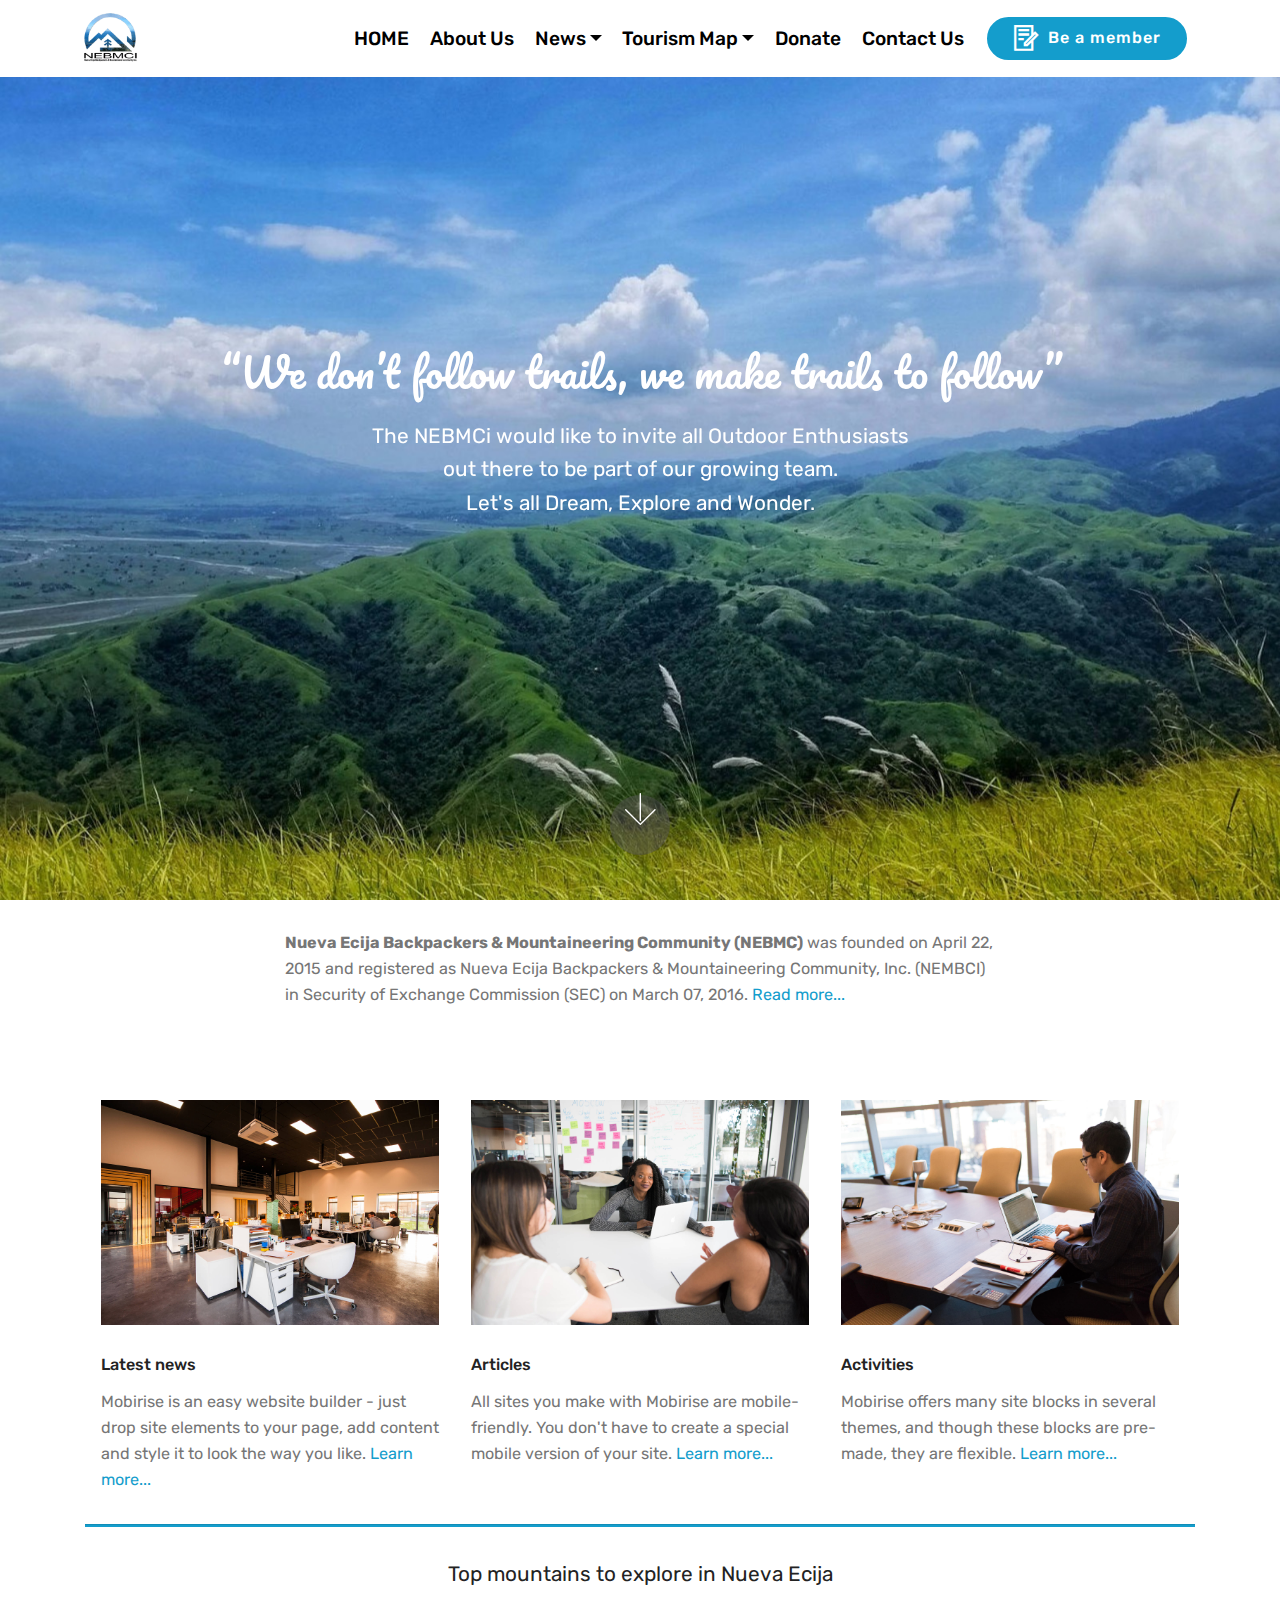
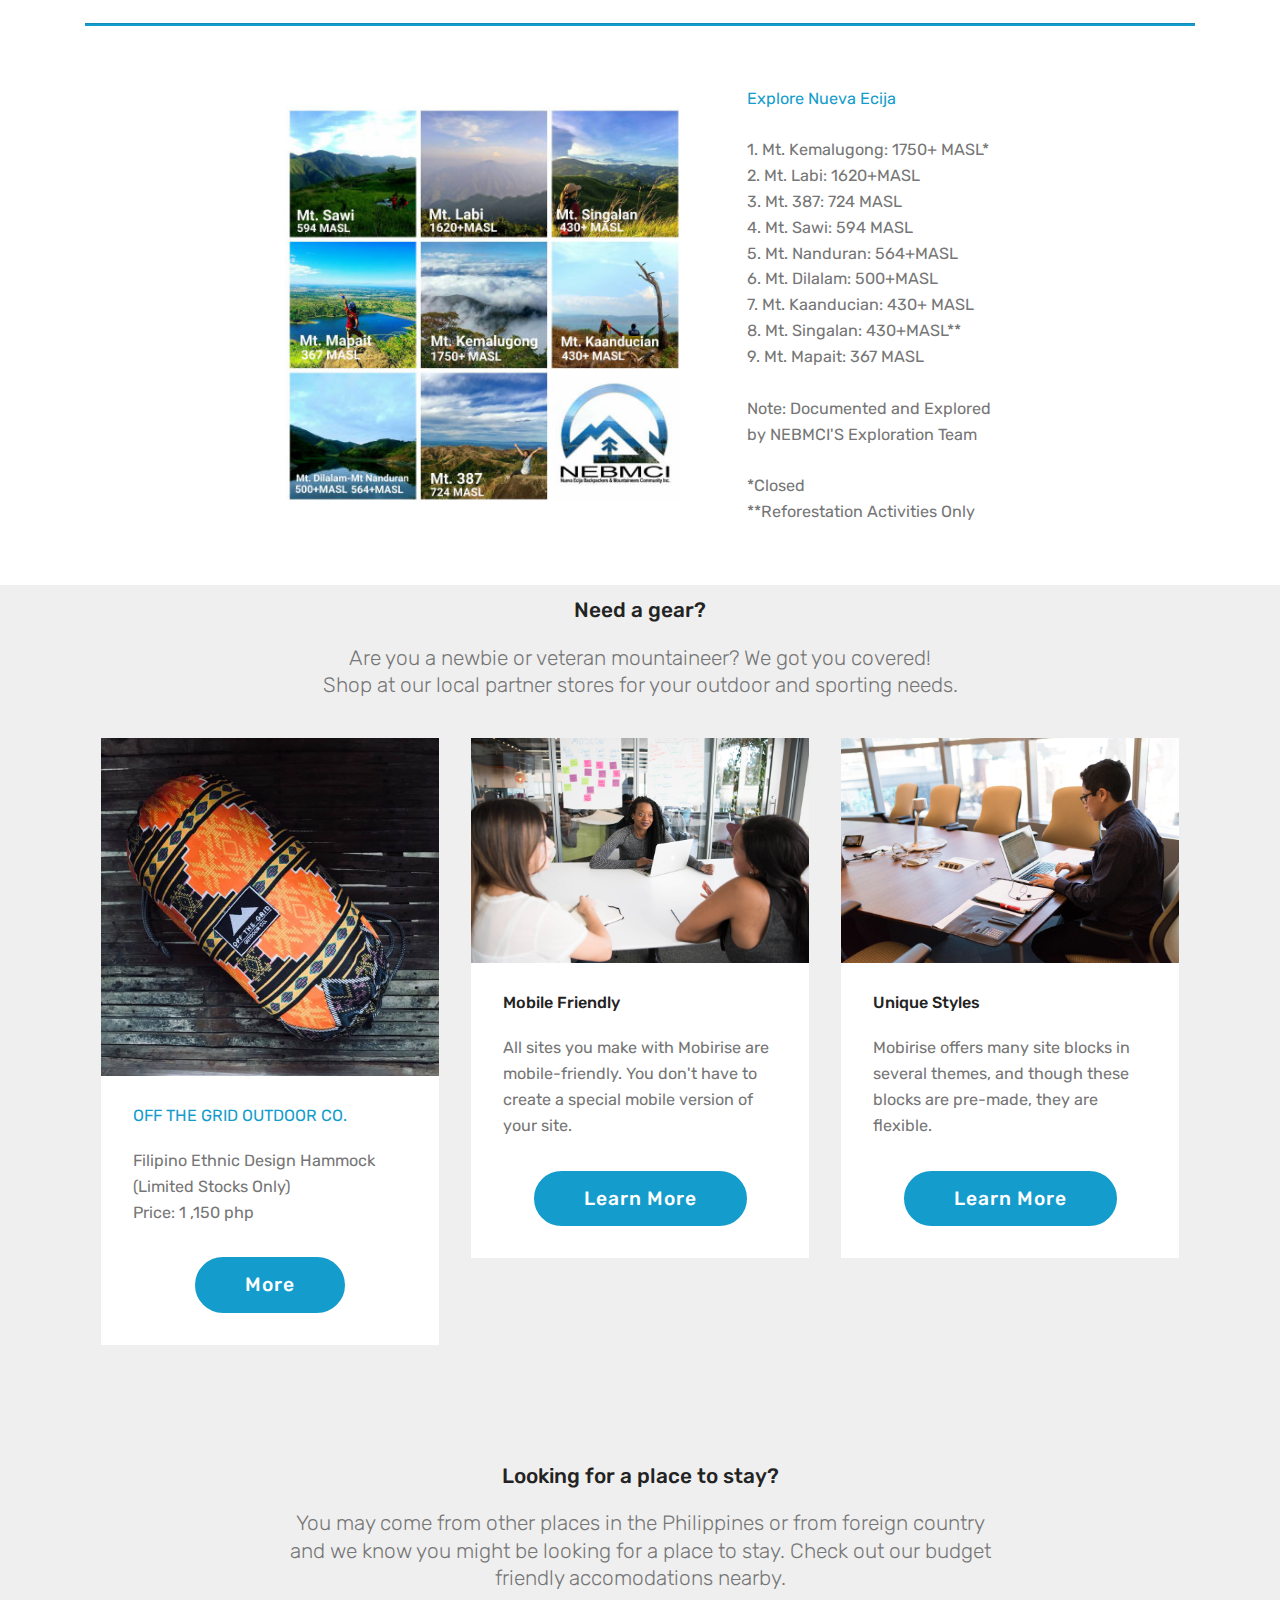
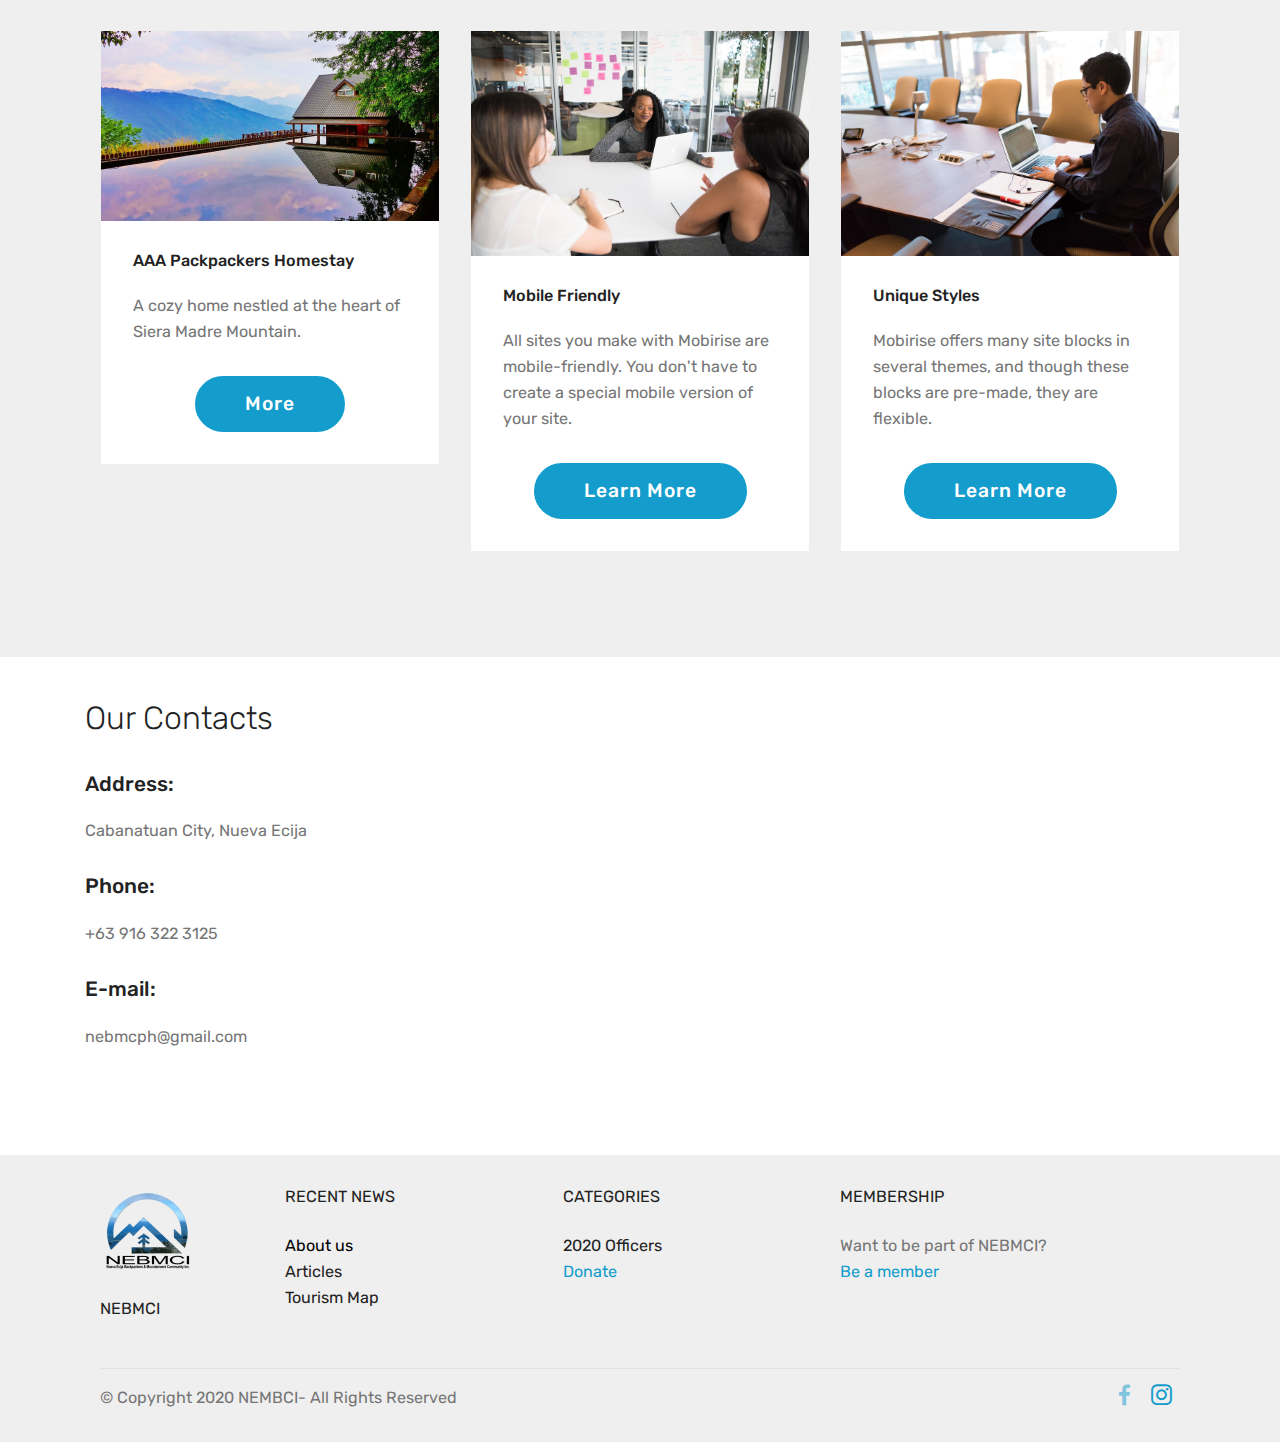
==== commit b293bbb4: "create github pages" ====
--- a/index.html
+++ b/index.html
@@ -71,19 +71,19 @@
     </nav>
 </section>
 
-<section class="engine"><a href="https://mobirise.info/j">website templates</a></section><section class="cid-s9SzF5Brmv mbr-fullscreen mbr-parallax-background" id="header2-s">
-
-    
-
-    <div class="mbr-overlay" style="opacity: 0.5; background-color: rgb(35, 35, 35);"></div>
+<section class="engine"><a href="https://mobirise.info/s">bootstrap themes</a></section><section class="cid-s9SzF5Brmv mbr-fullscreen mbr-parallax-background" id="header2-s">
+
+    
+
+    
 
     <div class="container align-center">
         <div class="row justify-content-md-center">
             <div class="mbr-white col-md-10">
-                <h1 class="mbr-section-title mbr-bold pb-3 mbr-fonts-style display-1"><span style="font-weight: normal;"><br></span><br><br><span style="font-weight: normal;">“We don’t follow trails, we make trails to follow”</span></h1>
+                <h1 class="mbr-section-title mbr-bold pb-3 mbr-fonts-style display-1"><span style="font-weight: normal;">“We don’t follow trails, we make trails to follow”</span></h1>
                 
                 <p class="mbr-text pb-3 mbr-fonts-style display-5">
-                    The NEBMCi would like to invite all Outdoor Enthusiasts <br>out there to be part of our growing team. <br>Let's all Dream, Explore and Wonder.<br><br><br>
+                    The NEBMCi would like to invite all Outdoor Enthusiasts <br>out there to be part of our growing team. <br>Let's all Dream, Explore and Wonder.<br>
                 </p>
                 
             </div>
@@ -336,7 +336,7 @@
             <div class="card p-3 col-12 col-md-6 col-lg-4">
                 <div class="card-wrapper">
                     <div class="card-img">
-                        <img src="assets/images/background24.jpg" alt="Mobirise">
+                        <img src="assets/images/background20.jpg" alt="Mobirise">
                     </div>
                     <div class="card-box">
                         <h4 class="card-title mbr-fonts-style display-7">
@@ -357,7 +357,7 @@
             <div class="card p-3 col-12 col-md-6 col-lg-4">
                 <div class="card-wrapper">
                     <div class="card-img">
-                        <img src="assets/images/background35.jpg" alt="Mobirise">
+                        <img src="assets/images/background31.jpg" alt="Mobirise">
                     </div>
                     <div class="card-box">
                         <h4 class="card-title mbr-fonts-style display-7">
--- a/assets/mobirise/css/mbr-additional.css
+++ b/assets/mobirise/css/mbr-additional.css
@@ -1112,7 +1112,7 @@
   color: #767676 !important;
 }
 .cid-s9SzF5Brmv {
-  background-image: url("../../../assets/images/mt.-arayat-2000x1500.jpg");
+  background-image: url("../../../assets/images/44027736-1932608326818032-2920024741290967040-o-2000x1500.jpeg");
 }
 .cid-sbnYwU2oZe {
   padding-top: 30px;
--- a/assets/mobirise/css/mbr-additional.css
+++ b/assets/mobirise/css/mbr-additional.css
@@ -1112,7 +1112,7 @@
   color: #767676 !important;
 }
 .cid-s9SzF5Brmv {
-  background-image: url("../../../assets/images/mt.-arayat-2000x1500.jpg");
+  background-image: url("../../../assets/images/44027736-1932608326818032-2920024741290967040-o-2000x1500.jpeg");
 }
 .cid-sbnYwU2oZe {
   padding-top: 30px;
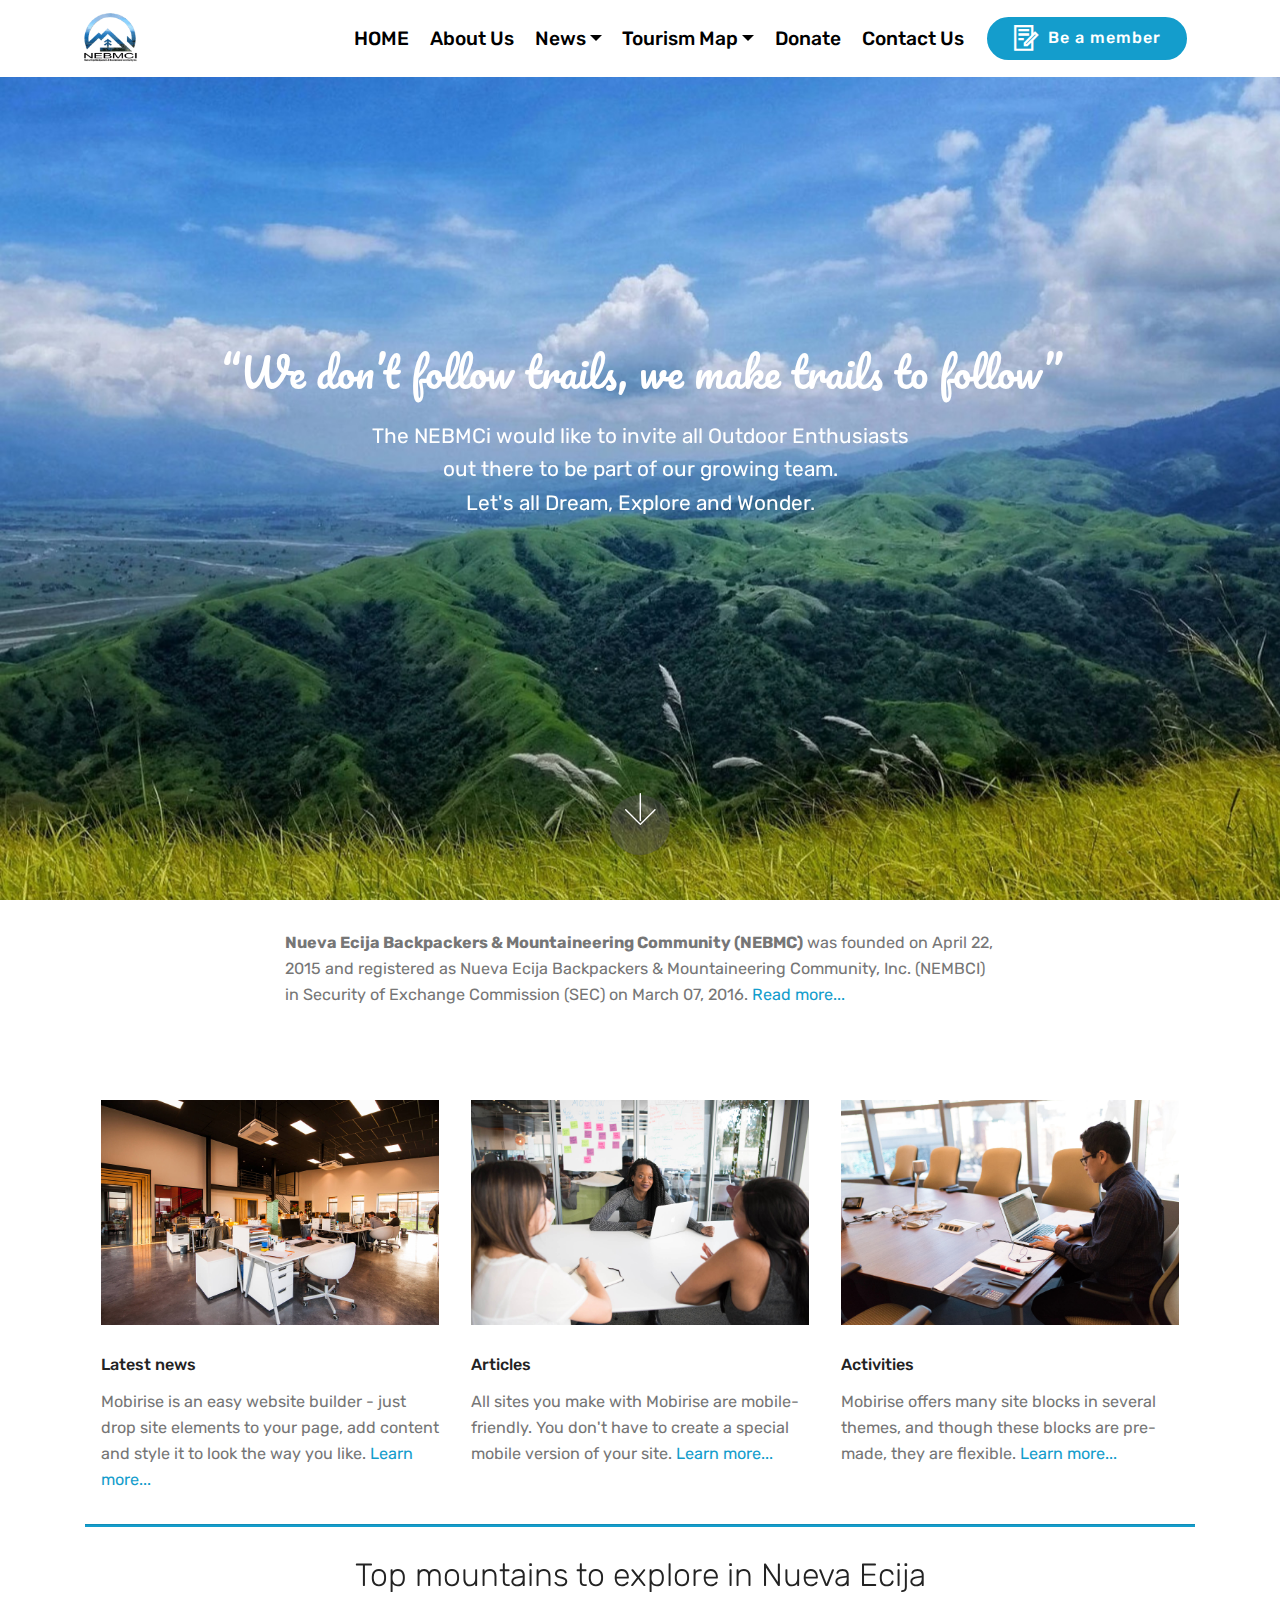
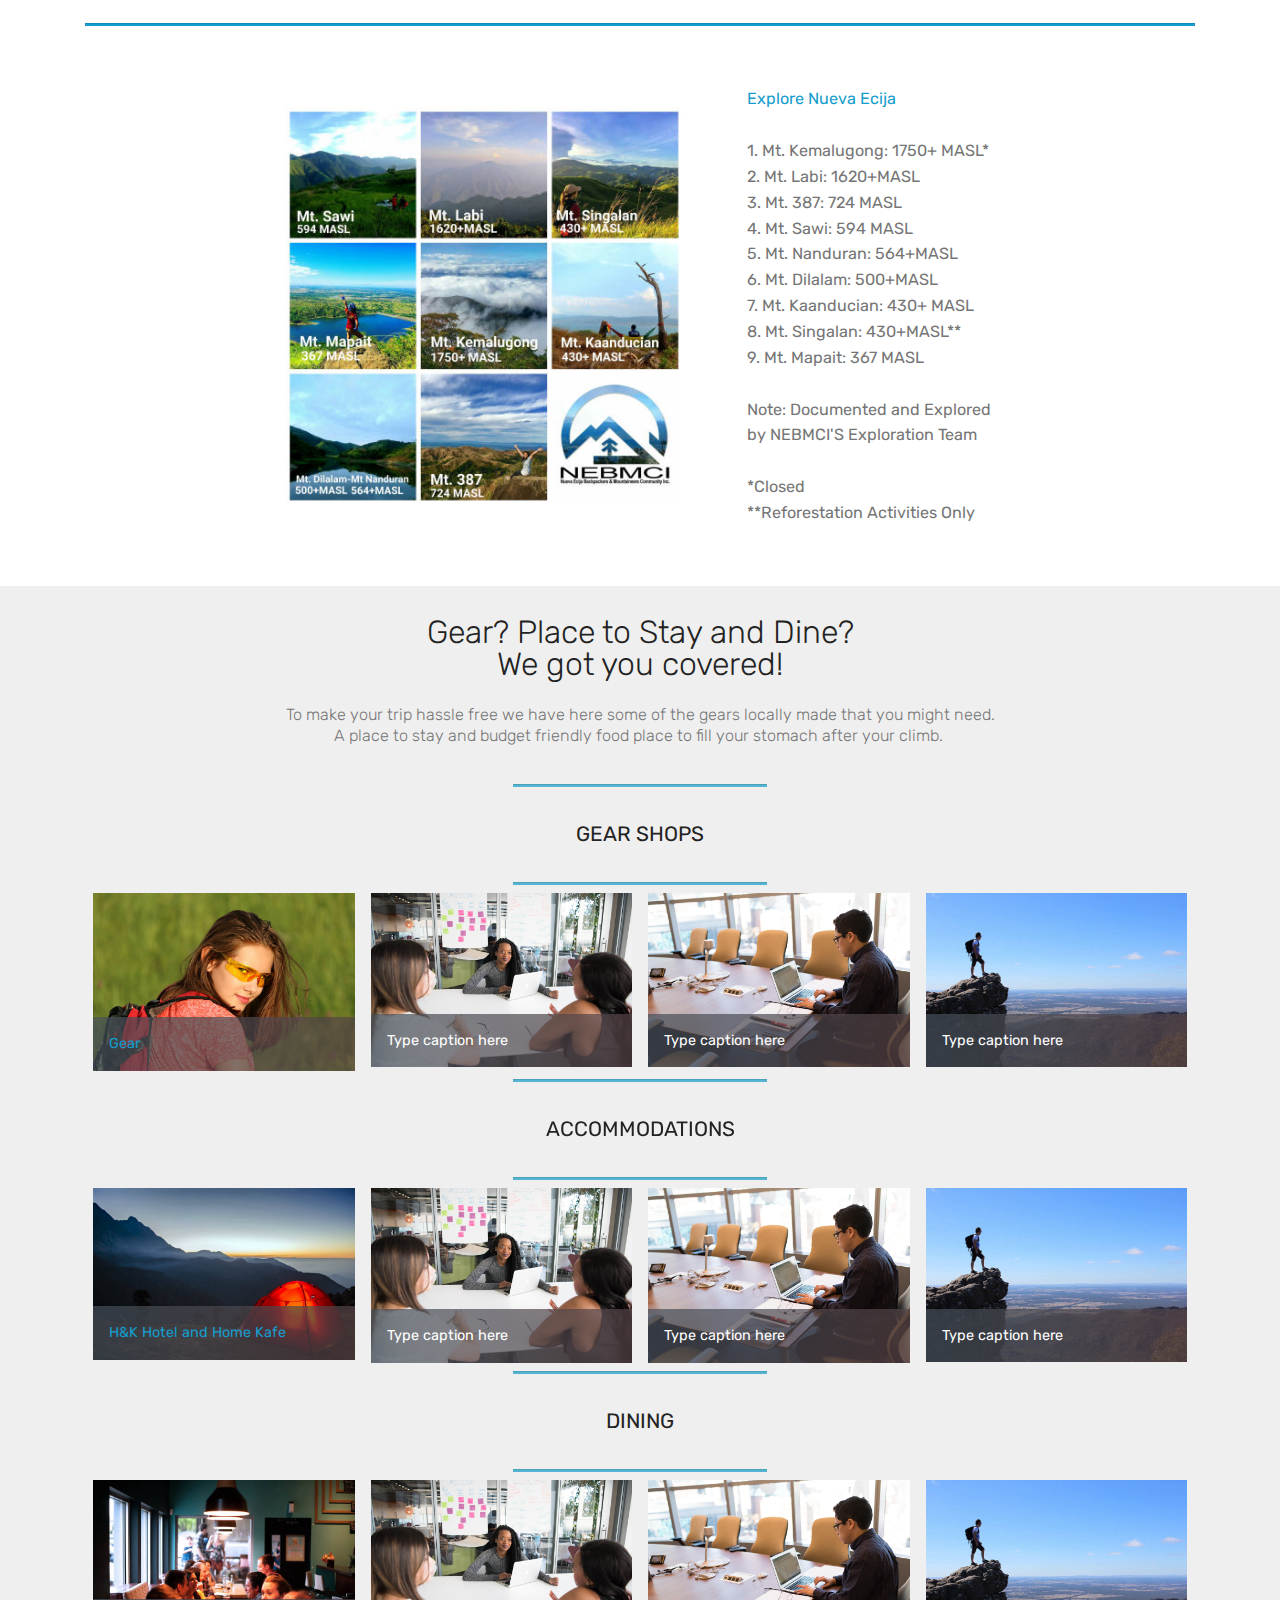
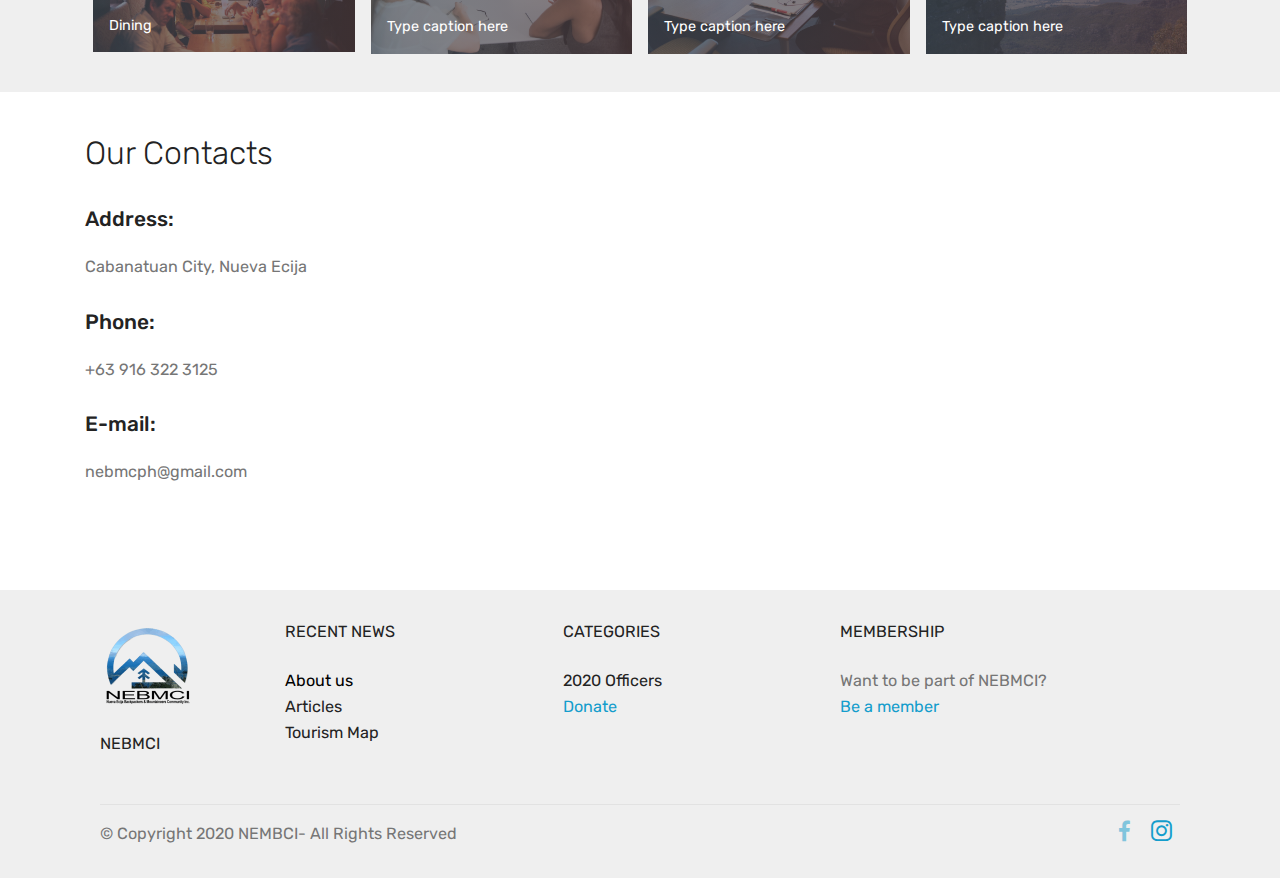
==== commit 9b8b81e7: "create github pages" ====
--- a/index.html
+++ b/index.html
@@ -11,13 +11,13 @@
   <meta name="twitter:title" content="Home">
   <meta name="viewport" content="width=device-width, initial-scale=1, minimum-scale=1">
   <link rel="shortcut icon" href="assets/images/nebmci-logo-96x96.png" type="image/x-icon">
-  <meta name="description" content=" Mountaineering Backpacking Hiking Outdoor Travel Tourism
+  <meta name="description" content="Mountaineering Backpacking Hiking Outdoor Travel Tourism
 Non Government Organization ">
   
   
   <title>Home</title>
+  <link rel="stylesheet" href="assets/web/assets/mobirise-icons/mobirise-icons.css">
   <link rel="stylesheet" href="assets/web/assets/mobirise-icons2/mobirise2.css">
-  <link rel="stylesheet" href="assets/web/assets/mobirise-icons/mobirise-icons.css">
   <link rel="stylesheet" href="assets/bootstrap/css/bootstrap.min.css">
   <link rel="stylesheet" href="assets/bootstrap/css/bootstrap-grid.min.css">
   <link rel="stylesheet" href="assets/bootstrap/css/bootstrap-reboot.min.css">
@@ -25,6 +25,7 @@
   <link rel="stylesheet" href="assets/tether/tether.min.css">
   <link rel="stylesheet" href="assets/socicon/css/styles.css">
   <link rel="stylesheet" href="assets/theme/css/style.css">
+  <link rel="stylesheet" href="assets/gallery/style.css">
   <link rel="preload" as="style" href="assets/mobirise/css/mbr-additional.css"><link rel="stylesheet" href="assets/mobirise/css/mbr-additional.css" type="text/css">
   
   
@@ -58,7 +59,7 @@
             <ul class="navbar-nav nav-dropdown" data-app-modern-menu="true"><li class="nav-item">
                     <a class="nav-link link text-black display-4" href="index.html" aria-expanded="false">
                         HOME</a>
-                </li><li class="nav-item"><a class="nav-link link text-black display-4" href="page6.html" aria-expanded="false">About Us</a></li><li class="nav-item dropdown"><a class="nav-link link text-black dropdown-toggle display-4" href="index.html#features13-h" data-toggle="dropdown-submenu" aria-expanded="false">News</a><div class="dropdown-menu"><a class="text-black dropdown-item display-4" href="index.html#features13-h" aria-expanded="false">News</a><a class="text-black dropdown-item display-4" href="page5.html#features13-1v" aria-expanded="false">Articles<br></a><a class="text-black dropdown-item display-4" href="page7.html">Activities</a></div></li><li class="nav-item dropdown">
+                </li><li class="nav-item"><a class="nav-link link text-black display-4" href="page6.html" aria-expanded="false">About Us</a></li><li class="nav-item dropdown"><a class="nav-link link text-black dropdown-toggle display-4" href="index.html#features13-h" data-toggle="dropdown-submenu" aria-expanded="false">News</a><div class="dropdown-menu"><a class="text-black dropdown-item display-4" href="page5.html#features13-29" aria-expanded="false">News</a><a class="text-black dropdown-item display-4" href="page5.html#features13-1v" aria-expanded="false">Articles<br></a><a class="text-black dropdown-item display-4" href="page5.html#features13-2a">Activities</a></div></li><li class="nav-item dropdown">
                     <a class="nav-link link text-black dropdown-toggle display-4" href="page3.html" target="_blank" data-toggle="dropdown-submenu" aria-expanded="false">
                         Tourism Map</a><div class="dropdown-menu"><div class="dropdown"><a class="text-black dropdown-item dropdown-toggle display-4" href="page3.html" target="_blank" aria-expanded="false" data-toggle="dropdown-submenu">NE Tourist Spots</a><div class="dropdown-menu dropdown-submenu"><a class="text-black dropdown-item display-4" href="page7.html" aria-expanded="false">Aliaga</a><a class="text-black dropdown-item display-4" href="page7.html" aria-expanded="false">Bongabon</a><a class="text-black dropdown-item display-4" href="page7.html" aria-expanded="false">Carranglan</a><div class="dropdown"><a class="text-black dropdown-item dropdown-toggle display-4" href="page3.html" target="_blank" aria-expanded="false" data-toggle="dropdown-submenu">Gabaldon</a><div class="dropdown-menu dropdown-submenu"><a class="text-black dropdown-item display-4" href="page4.html#image1-1m" target="_blank" aria-expanded="false">Mt. Sawi</a></div></div><a class="text-black dropdown-item display-4" href="page7.html" aria-expanded="false">Laur</a><a class="text-black dropdown-item display-4" href="page7.html" aria-expanded="false">Palayan City</a></div></div></div>
                 </li><li class="nav-item"><a class="nav-link link text-black display-4" href="page2.html" target="_blank">
@@ -71,7 +72,7 @@
     </nav>
 </section>
 
-<section class="engine"><a href="https://mobirise.info/s">bootstrap themes</a></section><section class="cid-s9SzF5Brmv mbr-fullscreen mbr-parallax-background" id="header2-s">
+<section class="engine"><a href="https://mobirise.info/b">how to create your own website</a></section><section class="cid-s9SzF5Brmv mbr-fullscreen mbr-parallax-background" id="header2-s">
 
     
 
@@ -124,7 +125,7 @@
                         <h4 class="card-title pb-3 mbr-fonts-style display-7">
                             Latest news</h4>
                         <p class="mbr-text mbr-fonts-style display-7">
-                            Mobirise is an easy website builder - just drop site elements to your page, add content and style it to look the way you like. <a href="https://mobirise.co">Learn more...</a>
+                            Mobirise is an easy website builder - just drop site elements to your page, add content and style it to look the way you like. <a href="page5.html#features13-29">Learn more...</a>
                         </p>
                     </div>
                 </div>
@@ -139,7 +140,7 @@
                         <h4 class="card-title pb-3 mbr-fonts-style display-7">
                             Articles</h4>
                         <p class="mbr-text mbr-fonts-style display-7">
-                            All sites you make with Mobirise are mobile-friendly. You don't have to create a special mobile version of your site. <a href="https://mobirise.co">Learn more...</a>
+                            All sites you make with Mobirise are mobile-friendly. You don't have to create a special mobile version of your site. <a href="page5.html#features13-1v">Learn more...</a>
                         </p>
                     </div>
                 </div>
@@ -154,7 +155,7 @@
                         <h4 class="card-title pb-3 mbr-fonts-style display-7">
                             Activities</h4>
                         <p class="mbr-text mbr-fonts-style display-7">
-                            Mobirise offers many site blocks in several themes, and though these blocks are pre-made, they are flexible. <a href="https://mobirise.co">Learn more...</a>
+                            Mobirise offers many site blocks in several themes, and though these blocks are pre-made, they are flexible. <a href="page5.html#features13-2a">Learn more...</a>
                         </p>
                     </div>
                 </div>
@@ -172,7 +173,7 @@
     <div class="container">
         <div class="inner-container" style="width: 100%;">
             <hr class="line" style="width: 100%;">
-            <div class="section-text align-center mbr-fonts-style display-5">Top mountains to explore in Nueva Ecija</div>
+            <div class="section-text align-center mbr-fonts-style display-2">Top mountains to explore in Nueva Ecija</div>
             <hr class="line" style="width: 100%;">
         </div>
         </div>
@@ -209,175 +210,90 @@
     </div>
 </section>
 
-<section class="mbr-section content4 cid-sb5QEZwrlu" id="content4-1t">
+<section class="mbr-section content4 cid-scrErwWCUO" id="content4-2u">
 
     
 
     <div class="container">
         <div class="media-container-row">
             <div class="title col-12 col-md-8">
-                <h2 class="align-center pb-3 mbr-fonts-style display-5">
-                    Need a gear?</h2>
-                <h3 class="mbr-section-subtitle align-center mbr-light mbr-fonts-style display-5">Are you a newbie or veteran mountaineer? We got you covered! <br>Shop at our local partner stores for your outdoor and sporting needs.</h3>
-                
-            </div>
-        </div>
-    </div>
-</section>
-
-<section class="features3 cid-sb5QBObYb3" id="features3-1s">
-
-    
-
-    
-    <div class="container">
-        <div class="media-container-row">
-            <div class="card p-3 col-12 col-md-6 col-lg-4">
-                <div class="card-wrapper">
-                    <div class="card-img">
-                        <img src="assets/images/hammock-676x676.jpg" alt="Mobirise" title="">
-                    </div>
-                    <div class="card-box">
-                        <h4 class="card-title mbr-fonts-style display-7">
-                            <a href="https://www.facebook.com/OffTheGridOutdoorCo" target="_blank">OFF THE GRID OUTDOOR CO.</a></h4>
-                        <p class="mbr-text mbr-fonts-style display-7">Filipino Ethnic Design Hammock<br>(Limited Stocks Only)
-<br>Price: 1 ,150 php<br></p>
-                    </div>
-                    <div class="mbr-section-btn text-center"><a href="https://www.facebook.com/media/set/?vanity=OffTheGridOutdoorCo&set=a.462667647529963" class="btn btn-primary display-4" target="_blank">More
-                        </a></div>
-                </div>
-            </div>
-
-            <div class="card p-3 col-12 col-md-6 col-lg-4">
-                <div class="card-wrapper">
-                    <div class="card-img">
-                        <img src="assets/images/background2.jpg" alt="Mobirise">
-                    </div>
-                    <div class="card-box">
-                        <h4 class="card-title mbr-fonts-style display-7">
-                            Mobile Friendly
-                        </h4>
-                        <p class="mbr-text mbr-fonts-style display-7">
-                            All sites you make with Mobirise are mobile-friendly. You don't have to create a special mobile version of your site.
-                        </p>
-                    </div>
-                    <div class="mbr-section-btn text-center">
-                        <a href="https://mobirise.co" class="btn btn-primary display-4">
-                            Learn More
-                        </a>
-                    </div>
-                </div>
-            </div>
-
-            <div class="card p-3 col-12 col-md-6 col-lg-4">
-                <div class="card-wrapper">
-                    <div class="card-img">
-                        <img src="assets/images/background3.jpg" alt="Mobirise">
-                    </div>
-                    <div class="card-box">
-                        <h4 class="card-title mbr-fonts-style display-7">
-                            Unique Styles
-                        </h4>
-                        <p class="mbr-text mbr-fonts-style display-7">
-                            Mobirise offers many site blocks in several themes, and though these blocks are pre-made, they are flexible.
-                        </p>
-                    </div>
-                    <div class="mbr-section-btn text-center">
-                        <a href="https://mobirise.co" class="btn btn-primary display-4">
-                            Learn More
-                        </a>
-                    </div>
-                </div>
-            </div>
-
-            
-        </div>
-    </div>
-</section>
-
-<section class="mbr-section content4 cid-sc224jEE22" id="content4-2h">
-
-    
-
-    <div class="container">
-        <div class="media-container-row">
-            <div class="title col-12 col-md-8">
-                <h2 class="align-center pb-3 mbr-fonts-style display-5">
-                    Looking for a place to stay?</h2>
-                <h3 class="mbr-section-subtitle align-center mbr-light mbr-fonts-style display-5">You may come from other places in the Philippines or from foreign country and we know you might be looking for a place to stay. Check out our budget friendly accomodations nearby.</h3>
-                
-            </div>
-        </div>
-    </div>
-</section>
-
-<section class="features3 cid-sc225miA9f" id="features3-2i">
-
-    
-
-    
-    <div class="container">
-        <div class="media-container-row">
-            <div class="card p-3 col-12 col-md-6 col-lg-4">
-                <div class="card-wrapper">
-                    <div class="card-img">
-                        <img src="assets/images/mbr-676x380.jpg" alt="Mobirise" title="">
-                    </div>
-                    <div class="card-box">
-                        <h4 class="card-title mbr-fonts-style display-7">
-                            AAA Packpackers Homestay</h4>
-                        <p class="mbr-text mbr-fonts-style display-7">A cozy home nestled at the heart of Siera Madre Mountain.</p>
-                    </div>
-                    <div class="mbr-section-btn text-center"><a href="https://www.facebook.com/media/set/?vanity=OffTheGridOutdoorCo&set=a.462667647529963" class="btn btn-primary display-4" target="_blank">More
-                        </a></div>
-                </div>
-            </div>
-
-            <div class="card p-3 col-12 col-md-6 col-lg-4">
-                <div class="card-wrapper">
-                    <div class="card-img">
-                        <img src="assets/images/background20.jpg" alt="Mobirise">
-                    </div>
-                    <div class="card-box">
-                        <h4 class="card-title mbr-fonts-style display-7">
-                            Mobile Friendly
-                        </h4>
-                        <p class="mbr-text mbr-fonts-style display-7">
-                            All sites you make with Mobirise are mobile-friendly. You don't have to create a special mobile version of your site.
-                        </p>
-                    </div>
-                    <div class="mbr-section-btn text-center">
-                        <a href="https://mobirise.co" class="btn btn-primary display-4">
-                            Learn More
-                        </a>
-                    </div>
-                </div>
-            </div>
-
-            <div class="card p-3 col-12 col-md-6 col-lg-4">
-                <div class="card-wrapper">
-                    <div class="card-img">
-                        <img src="assets/images/background31.jpg" alt="Mobirise">
-                    </div>
-                    <div class="card-box">
-                        <h4 class="card-title mbr-fonts-style display-7">
-                            Unique Styles
-                        </h4>
-                        <p class="mbr-text mbr-fonts-style display-7">
-                            Mobirise offers many site blocks in several themes, and though these blocks are pre-made, they are flexible.
-                        </p>
-                    </div>
-                    <div class="mbr-section-btn text-center">
-                        <a href="https://mobirise.co" class="btn btn-primary display-4">
-                            Learn More
-                        </a>
-                    </div>
-                </div>
-            </div>
-
-            
-        </div>
-    </div>
+                <h2 class="align-center pb-3 mbr-fonts-style display-2">
+                    Gear? Place to Stay and Dine? <br>We got you covered!</h2>
+                <h3 class="mbr-section-subtitle align-center mbr-light mbr-fonts-style display-7">
+                    To make your trip hassle free we have here some of the gears locally made that you might need. A place to stay and budget friendly food place to fill your stomach after your climb.&nbsp;</h3>
+                
+            </div>
+        </div>
+    </div>
+</section>
+
+<section class="mbr-section article content10 cid-scrNGM2oT5" id="content10-2x">
+    
+     
+
+    <div class="container">
+        <div class="inner-container" style="width: 76%;">
+            <hr class="line" style="width: 30%;">
+            <div class="section-text align-center mbr-white mbr-fonts-style display-5">GEAR SHOPS</div>
+            <hr class="line" style="width: 30%;">
+        </div>
+    </div>
+</section>
+
+<section class="mbr-gallery mbr-slider-carousel cid-scrBZJgpBm" id="gallery3-2q">
+
+    
+
+    <div class="container">
+        <div><!-- Filter --><!-- Gallery --><div class="mbr-gallery-row"><div class="mbr-gallery-layout-default"><div><div><div class="mbr-gallery-item mbr-gallery-item--p1" data-video-url="false" data-tags="Awesome"><div href="#lb-gallery3-2q" data-slide-to="0" data-toggle="modal"><img src="assets/images/mbr-1920x1308-800x545.jpg" alt="" title=""><span class="icon-focus"></span><span class="mbr-gallery-title mbr-fonts-style display-7"><a href="https://www.facebook.com/OffTheGridOutdoorCo/shop/?ref_code=mini_shop_page_card_cta&ref_surface=page" target="_blank">Gear</a></span></div></div><div class="mbr-gallery-item mbr-gallery-item--p1" data-video-url="false" data-tags="Responsive"><div href="#lb-gallery3-2q" data-slide-to="1" data-toggle="modal"><img src="assets/images/background2.jpg" alt="" title=""><span class="icon-focus"></span><span class="mbr-gallery-title mbr-fonts-style display-7">Type caption here</span></div></div><div class="mbr-gallery-item mbr-gallery-item--p1" data-video-url="false" data-tags="Creative"><div href="#lb-gallery3-2q" data-slide-to="2" data-toggle="modal"><img src="assets/images/background3.jpg" alt="" title=""><span class="icon-focus"></span><span class="mbr-gallery-title mbr-fonts-style display-7">Type caption here</span></div></div><div class="mbr-gallery-item mbr-gallery-item--p1" data-video-url="false" data-tags="Creative"><div href="#lb-gallery3-2q" data-slide-to="3" data-toggle="modal"><img src="assets/images/mbr-1920x1280-800x533.jpg" alt="" title=""><span class="icon-focus"></span><span class="mbr-gallery-title mbr-fonts-style display-7">Type caption here</span></div></div></div></div><div class="clearfix"></div></div></div><!-- Lightbox --><div data-app-prevent-settings="" class="mbr-slider modal fade carousel slide" tabindex="-1" data-keyboard="true" data-interval="false" id="lb-gallery3-2q"><div class="modal-dialog"><div class="modal-content"><div class="modal-body"><div class="carousel-inner"><div class="carousel-item"><img src="assets/images/mbr-1920x1308.jpg" alt="" title=""></div><div class="carousel-item"><img src="assets/images/background2.jpg" alt="" title=""></div><div class="carousel-item active"><img src="assets/images/background3.jpg" alt="" title=""></div><div class="carousel-item"><img src="assets/images/mbr-1920x1280.jpg" alt="" title=""></div></div><a class="carousel-control carousel-control-prev" role="button" data-slide="prev" href="#lb-gallery3-2q"><span class="mbri-left mbr-iconfont" aria-hidden="true"></span><span class="sr-only">Previous</span></a><a class="carousel-control carousel-control-next" role="button" data-slide="next" href="#lb-gallery3-2q"><span class="mbri-right mbr-iconfont" aria-hidden="true"></span><span class="sr-only">Next</span></a><a class="close" href="#" role="button" data-dismiss="modal"><span class="sr-only">Close</span></a></div></div></div></div></div>
+    </div>
+
+</section>
+
+<section class="mbr-section article content10 cid-scrN3IdhKC" id="content10-2v">
+    
+     
+
+    <div class="container">
+        <div class="inner-container" style="width: 76%;">
+            <hr class="line" style="width: 30%;">
+            <div class="section-text align-center mbr-white mbr-fonts-style display-5">ACCOMMODATIONS</div>
+            <hr class="line" style="width: 30%;">
+        </div>
+    </div>
+</section>
+
+<section class="mbr-gallery mbr-slider-carousel cid-scrEkmo63l" id="gallery3-2s">
+
+    
+
+    <div class="container">
+        <div><!-- Filter --><!-- Gallery --><div class="mbr-gallery-row"><div class="mbr-gallery-layout-default"><div><div><div class="mbr-gallery-item mbr-gallery-item--p1" data-video-url="false" data-tags="Awesome"><div href="#lb-gallery3-2s" data-slide-to="0" data-toggle="modal"><img src="assets/images/mbr-1920x1257-800x524.jpg" alt="" title=""><span class="icon-focus"></span><span class="mbr-gallery-title mbr-fonts-style display-7"><a href="https://www.facebook.com/handkexperiencehotel" target="_blank">H&amp;K Hotel&nbsp;and Home Kafe</a></span></div></div><div class="mbr-gallery-item mbr-gallery-item--p1" data-video-url="false" data-tags="Responsive"><div href="#lb-gallery3-2s" data-slide-to="1" data-toggle="modal"><img src="assets/images/background2.jpg" alt="" title=""><span class="icon-focus"></span><span class="mbr-gallery-title mbr-fonts-style display-7">Type caption here</span></div></div><div class="mbr-gallery-item mbr-gallery-item--p1" data-video-url="false" data-tags="Creative"><div href="#lb-gallery3-2s" data-slide-to="2" data-toggle="modal"><img src="assets/images/background3.jpg" alt="" title=""><span class="icon-focus"></span><span class="mbr-gallery-title mbr-fonts-style display-7">Type caption here</span></div></div><div class="mbr-gallery-item mbr-gallery-item--p1" data-video-url="false" data-tags="Creative"><div href="#lb-gallery3-2s" data-slide-to="3" data-toggle="modal"><img src="assets/images/mbr-1920x1280-800x533.jpg" alt="" title=""><span class="icon-focus"></span><span class="mbr-gallery-title mbr-fonts-style display-7">Type caption here</span></div></div></div></div><div class="clearfix"></div></div></div><!-- Lightbox --><div data-app-prevent-settings="" class="mbr-slider modal fade carousel slide" tabindex="-1" data-keyboard="true" data-interval="false" id="lb-gallery3-2s"><div class="modal-dialog"><div class="modal-content"><div class="modal-body"><div class="carousel-inner"><div class="carousel-item"><img src="assets/images/mbr-1920x1257.jpg" alt="" title=""></div><div class="carousel-item"><img src="assets/images/background2.jpg" alt="" title=""></div><div class="carousel-item active"><img src="assets/images/background3.jpg" alt="" title=""></div><div class="carousel-item"><img src="assets/images/mbr-1920x1280.jpg" alt="" title=""></div></div><a class="carousel-control carousel-control-prev" role="button" data-slide="prev" href="#lb-gallery3-2s"><span class="mbri-left mbr-iconfont" aria-hidden="true"></span><span class="sr-only">Previous</span></a><a class="carousel-control carousel-control-next" role="button" data-slide="next" href="#lb-gallery3-2s"><span class="mbri-right mbr-iconfont" aria-hidden="true"></span><span class="sr-only">Next</span></a><a class="close" href="#" role="button" data-dismiss="modal"><span class="sr-only">Close</span></a></div></div></div></div></div>
+    </div>
+
+</section>
+
+<section class="mbr-section article content10 cid-scrNEOcMvf" id="content10-2w">
+    
+     
+
+    <div class="container">
+        <div class="inner-container" style="width: 76%;">
+            <hr class="line" style="width: 30%;">
+            <div class="section-text align-center mbr-white mbr-fonts-style display-5">DINING</div>
+            <hr class="line" style="width: 30%;">
+        </div>
+    </div>
+</section>
+
+<section class="mbr-gallery mbr-slider-carousel cid-scrElkPQlL" id="gallery3-2t">
+
+    
+
+    <div class="container">
+        <div><!-- Filter --><!-- Gallery --><div class="mbr-gallery-row"><div class="mbr-gallery-layout-default"><div><div><div class="mbr-gallery-item mbr-gallery-item--p1" data-video-url="false" data-tags="Awesome"><div href="#lb-gallery3-2t" data-slide-to="0" data-toggle="modal"><img src="assets/images/mbr-1920x1268-800x528.jpg" alt="" title=""><span class="icon-focus"></span><span class="mbr-gallery-title mbr-fonts-style display-7">Dining</span></div></div><div class="mbr-gallery-item mbr-gallery-item--p1" data-video-url="false" data-tags="Responsive"><div href="#lb-gallery3-2t" data-slide-to="1" data-toggle="modal"><img src="assets/images/background2.jpg" alt="" title=""><span class="icon-focus"></span><span class="mbr-gallery-title mbr-fonts-style display-7">Type caption here</span></div></div><div class="mbr-gallery-item mbr-gallery-item--p1" data-video-url="false" data-tags="Creative"><div href="#lb-gallery3-2t" data-slide-to="2" data-toggle="modal"><img src="assets/images/background3.jpg" alt="" title=""><span class="icon-focus"></span><span class="mbr-gallery-title mbr-fonts-style display-7">Type caption here</span></div></div><div class="mbr-gallery-item mbr-gallery-item--p1" data-video-url="false" data-tags="Creative"><div href="#lb-gallery3-2t" data-slide-to="3" data-toggle="modal"><img src="assets/images/mbr-1920x1280-800x533.jpg" alt="" title=""><span class="icon-focus"></span><span class="mbr-gallery-title mbr-fonts-style display-7">Type caption here</span></div></div></div></div><div class="clearfix"></div></div></div><!-- Lightbox --><div data-app-prevent-settings="" class="mbr-slider modal fade carousel slide" tabindex="-1" data-keyboard="true" data-interval="false" id="lb-gallery3-2t"><div class="modal-dialog"><div class="modal-content"><div class="modal-body"><div class="carousel-inner"><div class="carousel-item"><img src="assets/images/mbr-1920x1268.jpg" alt="" title=""></div><div class="carousel-item"><img src="assets/images/background2.jpg" alt="" title=""></div><div class="carousel-item active"><img src="assets/images/background3.jpg" alt="" title=""></div><div class="carousel-item"><img src="assets/images/mbr-1920x1280.jpg" alt="" title=""></div></div><a class="carousel-control carousel-control-prev" role="button" data-slide="prev" href="#lb-gallery3-2t"><span class="mbri-left mbr-iconfont" aria-hidden="true"></span><span class="sr-only">Previous</span></a><a class="carousel-control carousel-control-next" role="button" data-slide="next" href="#lb-gallery3-2t"><span class="mbri-right mbr-iconfont" aria-hidden="true"></span><span class="sr-only">Next</span></a><a class="close" href="#" role="button" data-dismiss="modal"><span class="sr-only">Close</span></a></div></div></div></div></div>
+    </div>
+
 </section>
 
 <section class="mbr-section contacts1 cid-s9SWJ1ARKe" id="contacts1-11">
@@ -513,8 +429,15 @@
   <script src="assets/dropdown/js/navbar-dropdown.js"></script>
   <script src="assets/touchswipe/jquery.touch-swipe.min.js"></script>
   <script src="assets/parallax/jarallax.min.js"></script>
+  <script src="assets/masonry/masonry.pkgd.min.js"></script>
+  <script src="assets/imagesloaded/imagesloaded.pkgd.min.js"></script>
+  <script src="assets/bootstrapcarouselswipe/bootstrap-carousel-swipe.js"></script>
   <script src="assets/tether/tether.min.js"></script>
+  <script src="assets/vimeoplayer/jquery.mb.vimeo_player.js"></script>
   <script src="assets/theme/js/script.js"></script>
+  <script src="assets/slidervideo/script.js"></script>
+  <script src="assets/gallery/player.min.js"></script>
+  <script src="assets/gallery/script.js"></script>
   <script src="assets/formoid/formoid.min.js"></script>
   
   
--- a/assets/gallery/style.css
+++ b/assets/gallery/style.css
@@ -0,0 +1,440 @@
+/*-------
+
+   Gallery
+
+-------*/
+.mbr-gallery .mbr-gallery-item {
+  position: relative;
+  display: inline-block;
+  width: 25%;
+  cursor: pointer; }
+
+@media (max-width: 768px) {
+  .mbr-gallery .mbr-gallery-item {
+    width: 50%; } }
+@media (max-width: 400px) {
+  .mbr-gallery .mbr-gallery-item {
+    width: 100%; } }
+.mbr-gallery .icon-focus,
+.mbr-gallery .icon-video {
+  position: absolute;
+  top: calc(50% - 32px);
+  left: calc(50% - 24px);
+  font-family: 'MobiriseIcons' !important;
+  font-size: 3rem !important;
+  color: #fff;
+  opacity: 0;
+  transition: .2s opacity ease-in-out;
+  z-index: 5; }
+
+.mbr-gallery .icon-focus::before {
+  content: '\e96b'; }
+
+.mbr-gallery .icon-video::before {
+  content: '\e95c'; }
+
+.mbr-gallery .mbr-gallery-item > div:hover .icon-focus,
+.mbr-gallery .mbr-gallery-item > div:hover .icon-video {
+  opacity: 1; }
+
+.mbr-gallery .mbr-gallery-item img {
+  width: 100%;
+  opacity: 1;
+  -webkit-transition: .2s opacity ease-in-out;
+  transition: .2s opacity ease-in-out; }
+
+.mbr-gallery .mbr-gallery-item > div:hover img {
+  opacity: 1; }
+
+.mbr-gallery .mbr-gallery-item > div {
+  background: #fff;
+  display: block;
+  outline: none;
+  position: relative; }
+
+.mbr-gallery .mbr-gallery-item .icon {
+  -webkit-transform: translateX(-50%) translateY(-50%);
+  -webkit-transition: .2s opacity ease-in-out;
+  color: #000;
+  font-size: 30px;
+  height: 69px;
+  left: 50%;
+  opacity: 0;
+  position: absolute;
+  top: 50%;
+  transform: translateX(-50%) translateY(-50%);
+  transition: .2s opacity ease-in-out;
+  width: 69px; }
+
+.mbr-gallery .mbr-gallery-item .icon::after,
+.mbr-gallery .mbr-gallery-item .icon::before {
+  content: '';
+  display: block;
+  position: absolute;
+  height: 69px;
+  width: 1px;
+  margin-left: 34.5px;
+  background-color: #fff; }
+
+.mbr-gallery .mbr-gallery-item .icon::after {
+  width: 69px;
+  height: 1px;
+  margin-left: 0;
+  margin-top: 34.5px; }
+
+.mbr-gallery .mbr-gallery-item > div:hover .icon {
+  opacity: 1; }
+
+.mbr-gallery .mbr-gallery-item > div:hover::before {
+  opacity: .9; }
+
+.mbr-gallery .mbr-gallery-item > div:hover .mbr-gallery-title {
+  background: transparent !important; }
+
+/* remove spacing */
+.mbr-gallery .mbr-gallery-row.no-gutter {
+  margin: 0; }
+
+.mbr-gallery .mbr-gallery-row.no-gutter .mbr-gallery-item {
+  padding: 0; }
+
+/* container */
+.mbr-gallery .container.mbr-gallery-layout-default {
+  padding: 93px 0; }
+
+/* fix horizontal scrollbar */
+.mbr-gallery .mbr-gallery-layout-article,
+.mbr-gallery .mbr-gallery-layout-default {
+  overflow: hidden; }
+
+/* lightbox */
+.mbr-gallery .modal {
+  position: fixed;
+  overflow: hidden;
+  padding-right: 0 !important; }
+
+.mbr-gallery .modal-content {
+  border-radius: 0;
+  border: none;
+  background: transparent; }
+
+.mbr-gallery .modal-body {
+  padding: 0; }
+
+.mbr-gallery .modal-body img {
+  width: 100%; }
+
+.mbr-gallery .modal .close {
+  position: fixed;
+  background: #1b1b1b;
+  opacity: .5;
+  font-size: 35px;
+  font-weight: 300;
+  width: 70px;
+  height: 70px;
+  border-radius: 50%;
+  color: #fff;
+  top: 2.5rem;
+  right: 2.5rem;
+  line-height: 70px;
+  border: none;
+  text-align: center;
+  text-shadow: none;
+  z-index: 5;
+  -webkit-transition: opacity .3s ease;
+  -moz-transition: opacity .3s ease;
+  -o-transition: opacity .3s ease;
+  transition: opacity .3s ease;
+  font-family: 'MobiriseIcons'; }
+  .mbr-gallery .modal .close::before {
+    content: '\e91a'; }
+
+.mbr-gallery .modal .close:hover {
+  opacity: 1;
+  background: #000;
+  color: #fff; }
+
+.mbr-gallery .modal-dialog {
+  max-width: 100% !important; }
+
+.mbr-gallery .modal.in .modal-dialog {
+  margin: 0 auto; }
+
+/* modal back color opacity */
+.modal-backdrop.in {
+  opacity: .8;
+  filter: alpha(opacity=80); }
+
+@media (max-width: 768px) {
+  .mbr-gallery .carousel-control,
+  .mbr-gallery .carousel-indicators,
+  .mbr-gallery .modal .close {
+    position: fixed; } }
+/* fix fade in effect */
+.mbr-gallery .modal.fade .modal-dialog {
+  -webkit-transition: margin-top .3s ease-out;
+  -moz-transition: margin-top .3s ease-out;
+  -o-transition: margin-top .3s ease-out;
+  transition: margin-top .3s ease-out; }
+
+.mbr-gallery .modal.fade .modal-dialog,
+.mbr-gallery .modal.in .modal-dialog {
+  -webkit-transform: none;
+  -ms-transform: none;
+  -o-transform: none;
+  transform: none; }
+
+/*-------
+
+   Slider
+
+-------*/
+.mbr-slider .carousel-inner > .active,
+.mbr-slider .carousel-inner > .next,
+.mbr-slider .carousel-inner > .prev {
+  display: table; }
+
+.mbr-slider .carousel-control {
+  position: absolute;
+  width: 70px;
+  height: 70px;
+  top: 50%;
+  margin-top: -35px;
+  line-height: 70px;
+  border-radius: 50%;
+  font-size: 35px;
+  border: 0;
+  opacity: .5;
+  text-shadow: none;
+  z-index: 5;
+  color: #fff;
+  -webkit-transition: all .2s ease-in-out 0s;
+  -o-transition: all .2s ease-in-out 0s;
+  transition: all .2s ease-in-out 0s; }
+
+.mbr-gallery .mbr-slider .carousel-control {
+  position: fixed; }
+
+@media (max-width: 991px) {
+  .mbr-gallery .mbr-slider .carousel-control {
+    bottom: 2.5rem;
+    margin-top: 0;
+    top: auto;
+    z-index: 17; } }
+.mbr-gallery .mbr-slider .carousel-inner > .active {
+  display: block; }
+
+.mbr-slider .carousel-control.left {
+  left: 0;
+  margin-left: 2.5rem; }
+
+.mbr-slider .carousel-control.right {
+  right: 0;
+  margin-right: 2.5rem; }
+
+.mbr-slider .carousel-control .icon-next,
+.mbr-slider .carousel-control .icon-prev {
+  margin-top: -18px;
+  font-size: 40px;
+  line-height: 27px; }
+
+.mbr-slider .carousel-control:hover {
+  background: #1b1b1b;
+  color: #fff;
+  opacity: 1; }
+
+.mbr-slider .carousel-indicators {
+  position: absolute;
+  bottom: 0;
+  margin-bottom: 1.5rem !important; }
+
+@media (max-width: 543px) {
+  .mbr-slider .carousel-indicators {
+    display: none; } }
+.carousel-indicators .active,
+.carousel-indicators li {
+  width: 15px;
+  height: 15px;
+  margin: 3px;
+  background: #1b1b1b;
+  opacity: .5; }
+
+.carousel-indicators .active {
+  background: #fff; }
+
+.carousel-indicators li {
+  max-width: 15px;
+  max-height: 15px;
+  border-radius: 50%; }
+
+.container .carousel-indicators {
+  margin-bottom: 3px; }
+
+.mbr-gallery .mbr-slider .carousel-indicators {
+  position: fixed;
+  margin-bottom: 2.5rem !important; }
+
+@media (max-width: 991px) {
+  .mbr-gallery .mbr-slider .carousel-indicators {
+    margin-bottom: 3.625rem !important;
+    padding-left: 2.5rem;
+    padding-right: 2.5rem; } }
+.mbr-slider .carousel-indicators .active,
+.mbr-slider .carousel-indicators li {
+  width: 7px;
+  height: 7px;
+  margin: 3px;
+  background: #1b1b1b;
+  border: 4px solid #1b1b1b;
+  opacity: .5; }
+
+.mbr-slider .carousel-indicators .active {
+  background: #fff; }
+
+@media (max-width: 767px) {
+  .mbr-slider .carousel-control {
+    top: auto;
+    bottom: 20px; }
+
+  .mbr-slider > .container .carousel-control {
+    margin-bottom: 0; } }
+/* boxed slider */
+.mbr-slider > .boxed-slider {
+  position: relative;
+  padding: 93px 0; }
+
+.mbr-slider > .boxed-slider > div {
+  position: relative; }
+
+.mbr-slider > .container img {
+  width: 100%; }
+
+.mbr-slider > .container img + .row {
+  position: absolute;
+  top: 50%;
+  left: 0;
+  right: 0;
+  -webkit-transform: translateY(-50%);
+  -moz-transform: translateY(-50%);
+  transform: translateY(-50%);
+  z-index: 2; }
+
+.mbr-slider .mbr-section {
+  padding: 0;
+  background-attachment: scroll; }
+
+.mbr-slider .mbr-table-cell {
+  padding: 0; }
+
+.mbr-slider > .container .carousel-indicators {
+  margin-bottom: 3px; }
+
+/* article slider */
+.mbr-slider > .article-slider .mbr-section,
+.mbr-slider > .article-slider .mbr-section .mbr-table-cell {
+  padding-top: 0;
+  padding-bottom: 0; }
+
+.modal-backdrop.show {
+  opacity: .7; }
+
+.video-container .mbr-background-video iframe {
+  width: 100%;
+  height: 100%; }
+
+.mbr-gallery-item__hided {
+  position: absolute !important;
+  left: 0 !important;
+  width: 0 !important;
+  height: 0;
+  padding: 0 !important; }
+
+.mbr-gallery-item__hided img {
+  display: none !important; }
+
+.mbr-gallery-item__hided span {
+  display: none !important; }
+
+.mbr-gallery-filter {
+  padding-top: 30px;
+  padding-bottom: 30px;
+  text-align: center; }
+  .mbr-gallery-filter li {
+    display: inline-block;
+    padding: 5px 0;
+    transition: all .3s ease-out; }
+    .mbr-gallery-filter li .btn {
+      cursor: pointer; }
+  .mbr-gallery-filter.gallery-filter__bg li {
+    color: #fff; }
+  .mbr-gallery-filter.gallery-filter__bg .active {
+    color: #000;
+    background-color: #fff; }
+  .mbr-gallery-filter ul {
+    display: inline-block;
+    width: 100%;
+    padding-left: 0;
+    margin-bottom: 0;
+    list-style: none; }
+
+.mbr-gallery-item > div {
+  position: relative; }
+
+.mbr-gallery-item--p1 {
+  padding: 0.5rem; }
+
+.mbr-gallery-item--p2 {
+  padding: 1rem; }
+
+.mbr-gallery-item--p3 {
+  padding: 1.5rem; }
+
+.mbr-gallery-item--p4 {
+  padding: 2rem; }
+
+.mbr-gallery-item--p5 {
+  padding: 2.5rem; }
+
+.mbr-gallery-item--p6 {
+  padding: 3rem; }
+
+.mbr-gallery .mbr-gallery-item--p4 {
+  width: 33.333%; }
+
+.mbr-gallery .mbr-gallery-item--p6, .mbr-gallery .mbr-gallery-item--p5 {
+  width: 50%; }
+
+@media (max-width: 992px) {
+  .mbr-gallery-item--p1 {
+    padding: 0.5rem; }
+
+  .mbr-gallery-item--p2 {
+    padding: 0.8rem; }
+
+  .mbr-gallery-item--p3 {
+    padding: 1rem; }
+
+  .mbr-gallery-item--p4 {
+    padding: 1.5rem; }
+
+  .mbr-gallery-item--p5 {
+    padding: 1.8rem; }
+
+  .mbr-gallery-item--p6 {
+    padding: 2rem; }
+
+  .mbr-gallery .mbr-gallery-item--p2,
+  .mbr-gallery .mbr-gallery-item--p3 {
+    width: 50%; }
+
+  .mbr-gallery .mbr-gallery-item--p6,
+  .mbr-gallery .mbr-gallery-item--p5,
+  .mbr-gallery .mbr-gallery-item--p4 {
+    width: 100%; } }
+@media (max-width: 400px) {
+  .mbr-gallery .mbr-gallery-item--p3,
+  .mbr-gallery .mbr-gallery-item--p2,
+  .mbr-gallery .mbr-gallery-item--p1 {
+    width: 100%; } }
+
+/*# sourceMappingURL=style.css.map */
--- a/assets/mobirise/css/mbr-additional.css
+++ b/assets/mobirise/css/mbr-additional.css
@@ -1184,101 +1184,274 @@
 .cid-sb622JUuxp .mbr-text {
   color: #767676;
 }
-.cid-sb5QEZwrlu {
-  padding-top: 15px;
-  padding-bottom: 15px;
+.cid-scrErwWCUO {
+  padding-top: 30px;
+  padding-bottom: 30px;
   background-color: #efefef;
 }
-.cid-sb5QEZwrlu .mbr-section-subtitle {
+.cid-scrErwWCUO .mbr-section-subtitle {
   color: #767676;
 }
-.cid-sb5QBObYb3 {
+.cid-scrNGM2oT5 {
   padding-top: 0px;
-  padding-bottom: 90px;
+  padding-bottom: 0px;
   background-color: #efefef;
 }
-.cid-sb5QBObYb3 .card-box {
-  padding: 0 2rem;
-}
-.cid-sb5QBObYb3 .mbr-section-btn {
-  padding-top: 1rem;
-}
-.cid-sb5QBObYb3 .mbr-section-btn a {
-  margin-top: 1rem;
-  margin-bottom: 0;
-}
-.cid-sb5QBObYb3 h4 {
-  font-weight: 500;
-  margin-bottom: 0;
-  text-align: left;
-  padding-top: 2rem;
-}
-.cid-sb5QBObYb3 p {
-  margin-bottom: 0;
-  text-align: left;
-  padding-top: 1.5rem;
-}
-.cid-sb5QBObYb3 .mbr-text {
-  color: #767676;
-}
-.cid-sb5QBObYb3 .card-wrapper {
+.cid-scrNGM2oT5 .line {
+  background-color: #55b4d4;
+  color: #55b4d4;
+  align: center;
+  height: 2px;
+  margin: 0 auto;
+}
+.cid-scrNGM2oT5 .section-text {
+  padding: 2rem 0;
+  color: #232323;
+}
+.cid-scrNGM2oT5 .inner-container {
+  margin: 0 auto;
+}
+@media (max-width: 768px) {
+  .cid-scrNGM2oT5 .inner-container {
+    width: 100% !important;
+  }
+}
+.cid-scrBZJgpBm {
+  padding-top: 0px;
+  padding-bottom: 0px;
+  background-color: #efefef;
+  overflow: hidden;
+}
+.cid-scrBZJgpBm .mbr-slider .carousel-control {
+  background: #1b1b1b;
+}
+.cid-scrBZJgpBm .mbr-slider .carousel-control-prev {
+  left: 0;
+  margin-left: 2.5rem;
+}
+.cid-scrBZJgpBm .mbr-slider .carousel-control-next {
+  right: 0;
+  margin-right: 2.5rem;
+}
+.cid-scrBZJgpBm .mbr-slider .modal-body .close {
+  background: #1b1b1b;
+}
+.cid-scrBZJgpBm .mbr-gallery-item > div::before {
+  content: '';
+  position: absolute;
+  left: 0;
+  top: 0;
+  width: 100%;
   height: 100%;
-  padding-bottom: 2rem;
-  background: #ffffff;
-  box-shadow: 0px 0px 0px 0px rgba(0, 0, 0, 0);
-  transition: box-shadow 0.3s;
-}
-.cid-sb5QBObYb3 .card-wrapper:hover {
-  box-shadow: 0px 0px 30px 0px rgba(0, 0, 0, 0.05);
-  transition: box-shadow 0.3s;
-}
-.cid-sc224jEE22 {
-  padding-top: 15px;
-  padding-bottom: 15px;
+  background: #554346;
+  opacity: 0;
+  -webkit-transition: 0.2s opacity ease-in-out;
+  transition: 0.2s opacity ease-in-out;
+  background: linear-gradient(to left, #554346, #45505b) !important;
+}
+.cid-scrBZJgpBm .mbr-gallery-item > div:hover .mbr-gallery-title::before {
+  background: transparent !important;
+}
+.cid-scrBZJgpBm .mbr-gallery-item > div:hover:before {
+  opacity: 0.7 !important;
+}
+.cid-scrBZJgpBm .mbr-gallery-title {
+  font-size: .9em;
+  position: absolute;
+  display: block;
+  width: 100%;
+  bottom: 0;
+  padding: 1rem;
+  color: #fff;
+  z-index: 2;
+}
+.cid-scrBZJgpBm .mbr-gallery-title:before {
+  content: " ";
+  width: 100%;
+  height: 100%;
+  top: 0;
+  left: 0;
+  z-index: -1;
+  position: absolute;
+  background: #554346 !important;
+  opacity: 0.7;
+  -webkit-transition: 0.2s background ease-in-out;
+  transition: 0.2s background ease-in-out;
+  background: linear-gradient(to left, #554346, #45505b) !important;
+}
+.cid-scrN3IdhKC {
+  padding-top: 0px;
+  padding-bottom: 0px;
   background-color: #efefef;
 }
-.cid-sc224jEE22 .mbr-section-subtitle {
-  color: #767676;
-}
-.cid-sc225miA9f {
+.cid-scrN3IdhKC .line {
+  background-color: #55b4d4;
+  color: #55b4d4;
+  align: center;
+  height: 2px;
+  margin: 0 auto;
+}
+.cid-scrN3IdhKC .section-text {
+  padding: 2rem 0;
+  color: #232323;
+}
+.cid-scrN3IdhKC .inner-container {
+  margin: 0 auto;
+}
+@media (max-width: 768px) {
+  .cid-scrN3IdhKC .inner-container {
+    width: 100% !important;
+  }
+}
+.cid-scrEkmo63l {
   padding-top: 0px;
-  padding-bottom: 90px;
+  padding-bottom: 0px;
   background-color: #efefef;
-}
-.cid-sc225miA9f .card-box {
-  padding: 0 2rem;
-}
-.cid-sc225miA9f .mbr-section-btn {
-  padding-top: 1rem;
-}
-.cid-sc225miA9f .mbr-section-btn a {
-  margin-top: 1rem;
-  margin-bottom: 0;
-}
-.cid-sc225miA9f h4 {
-  font-weight: 500;
-  margin-bottom: 0;
-  text-align: left;
-  padding-top: 2rem;
-}
-.cid-sc225miA9f p {
-  margin-bottom: 0;
-  text-align: left;
-  padding-top: 1.5rem;
-}
-.cid-sc225miA9f .mbr-text {
-  color: #767676;
-}
-.cid-sc225miA9f .card-wrapper {
+  overflow: hidden;
+}
+.cid-scrEkmo63l .mbr-slider .carousel-control {
+  background: #1b1b1b;
+}
+.cid-scrEkmo63l .mbr-slider .carousel-control-prev {
+  left: 0;
+  margin-left: 2.5rem;
+}
+.cid-scrEkmo63l .mbr-slider .carousel-control-next {
+  right: 0;
+  margin-right: 2.5rem;
+}
+.cid-scrEkmo63l .mbr-slider .modal-body .close {
+  background: #1b1b1b;
+}
+.cid-scrEkmo63l .mbr-gallery-item > div::before {
+  content: '';
+  position: absolute;
+  left: 0;
+  top: 0;
+  width: 100%;
   height: 100%;
-  padding-bottom: 2rem;
-  background: #ffffff;
-  box-shadow: 0px 0px 0px 0px rgba(0, 0, 0, 0);
-  transition: box-shadow 0.3s;
-}
-.cid-sc225miA9f .card-wrapper:hover {
-  box-shadow: 0px 0px 30px 0px rgba(0, 0, 0, 0.05);
-  transition: box-shadow 0.3s;
+  background: #554346;
+  opacity: 0;
+  -webkit-transition: 0.2s opacity ease-in-out;
+  transition: 0.2s opacity ease-in-out;
+  background: linear-gradient(to left, #554346, #45505b) !important;
+}
+.cid-scrEkmo63l .mbr-gallery-item > div:hover .mbr-gallery-title::before {
+  background: transparent !important;
+}
+.cid-scrEkmo63l .mbr-gallery-item > div:hover:before {
+  opacity: 0.7 !important;
+}
+.cid-scrEkmo63l .mbr-gallery-title {
+  font-size: .9em;
+  position: absolute;
+  display: block;
+  width: 100%;
+  bottom: 0;
+  padding: 1rem;
+  color: #fff;
+  z-index: 2;
+}
+.cid-scrEkmo63l .mbr-gallery-title:before {
+  content: " ";
+  width: 100%;
+  height: 100%;
+  top: 0;
+  left: 0;
+  z-index: -1;
+  position: absolute;
+  background: #554346 !important;
+  opacity: 0.7;
+  -webkit-transition: 0.2s background ease-in-out;
+  transition: 0.2s background ease-in-out;
+  background: linear-gradient(to left, #554346, #45505b) !important;
+}
+.cid-scrNEOcMvf {
+  padding-top: 0px;
+  padding-bottom: 0px;
+  background-color: #efefef;
+}
+.cid-scrNEOcMvf .line {
+  background-color: #55b4d4;
+  color: #55b4d4;
+  align: center;
+  height: 2px;
+  margin: 0 auto;
+}
+.cid-scrNEOcMvf .section-text {
+  padding: 2rem 0;
+  color: #232323;
+}
+.cid-scrNEOcMvf .inner-container {
+  margin: 0 auto;
+}
+@media (max-width: 768px) {
+  .cid-scrNEOcMvf .inner-container {
+    width: 100% !important;
+  }
+}
+.cid-scrElkPQlL {
+  padding-top: 0px;
+  padding-bottom: 30px;
+  background-color: #efefef;
+  overflow: hidden;
+}
+.cid-scrElkPQlL .mbr-slider .carousel-control {
+  background: #1b1b1b;
+}
+.cid-scrElkPQlL .mbr-slider .carousel-control-prev {
+  left: 0;
+  margin-left: 2.5rem;
+}
+.cid-scrElkPQlL .mbr-slider .carousel-control-next {
+  right: 0;
+  margin-right: 2.5rem;
+}
+.cid-scrElkPQlL .mbr-slider .modal-body .close {
+  background: #1b1b1b;
+}
+.cid-scrElkPQlL .mbr-gallery-item > div::before {
+  content: '';
+  position: absolute;
+  left: 0;
+  top: 0;
+  width: 100%;
+  height: 100%;
+  background: #554346;
+  opacity: 0;
+  -webkit-transition: 0.2s opacity ease-in-out;
+  transition: 0.2s opacity ease-in-out;
+  background: linear-gradient(to left, #554346, #45505b) !important;
+}
+.cid-scrElkPQlL .mbr-gallery-item > div:hover .mbr-gallery-title::before {
+  background: transparent !important;
+}
+.cid-scrElkPQlL .mbr-gallery-item > div:hover:before {
+  opacity: 0.7 !important;
+}
+.cid-scrElkPQlL .mbr-gallery-title {
+  font-size: .9em;
+  position: absolute;
+  display: block;
+  width: 100%;
+  bottom: 0;
+  padding: 1rem;
+  color: #fff;
+  z-index: 2;
+}
+.cid-scrElkPQlL .mbr-gallery-title:before {
+  content: " ";
+  width: 100%;
+  height: 100%;
+  top: 0;
+  left: 0;
+  z-index: -1;
+  position: absolute;
+  background: #554346 !important;
+  opacity: 0.7;
+  -webkit-transition: 0.2s background ease-in-out;
+  transition: 0.2s background ease-in-out;
+  background: linear-gradient(to left, #554346, #45505b) !important;
 }
 .cid-s9SWJ1ARKe {
   padding-top: 45px;
@@ -3963,6 +4136,46 @@
 .cid-sb61w6Pf7n .team-item .item-caption {
   background: #efefef;
 }
+.cid-scm36oKPTa {
+  padding-top: 30px;
+  padding-bottom: 30px;
+  background-color: #ffffff;
+}
+.cid-scm36oKPTa .mbr-section-subtitle {
+  color: #767676;
+}
+.cid-scm36oKPTa .media-row {
+  display: -webkit-flex;
+  justify-content: center;
+  -webkit-justify-content: center;
+}
+.cid-scm36oKPTa .team-item {
+  transition: all .2s;
+  margin-bottom: 2rem;
+}
+.cid-scm36oKPTa .team-item .item-image img {
+  width: 100%;
+}
+.cid-scm36oKPTa .team-item .item-name p {
+  margin-bottom: 0;
+}
+.cid-scm36oKPTa .team-item .item-role p {
+  margin-bottom: 0;
+}
+.cid-scm36oKPTa .team-item .item-social {
+  display: -webkit-flex;
+  flex-wrap: wrap;
+  justify-content: center;
+  -webkit-flex-wrap: wrap;
+  -webkit-justify-content: center;
+}
+.cid-scm36oKPTa .team-item .item-social .socicon {
+  color: #232323;
+  font-size: 17px;
+}
+.cid-scm36oKPTa .team-item .item-caption {
+  background: #efefef;
+}
 .cid-sb6cLDWEmN {
   padding-top: 30px;
   padding-bottom: 15px;
@@ -4435,5 +4648,5 @@
   color: #767676 !important;
 }
 .cid-sbo07Fqybt {
-  background-image: url("../../../assets/images/nebmci-720x540.jpg");
-}
+  background-image: url("../../../assets/images/mt.-sawi-720x540.jpg");
+}
--- a/assets/mobirise/css/mbr-additional.css
+++ b/assets/mobirise/css/mbr-additional.css
@@ -1184,101 +1184,274 @@
 .cid-sb622JUuxp .mbr-text {
   color: #767676;
 }
-.cid-sb5QEZwrlu {
-  padding-top: 15px;
-  padding-bottom: 15px;
+.cid-scrErwWCUO {
+  padding-top: 30px;
+  padding-bottom: 30px;
   background-color: #efefef;
 }
-.cid-sb5QEZwrlu .mbr-section-subtitle {
+.cid-scrErwWCUO .mbr-section-subtitle {
   color: #767676;
 }
-.cid-sb5QBObYb3 {
+.cid-scrNGM2oT5 {
   padding-top: 0px;
-  padding-bottom: 90px;
+  padding-bottom: 0px;
   background-color: #efefef;
 }
-.cid-sb5QBObYb3 .card-box {
-  padding: 0 2rem;
-}
-.cid-sb5QBObYb3 .mbr-section-btn {
-  padding-top: 1rem;
-}
-.cid-sb5QBObYb3 .mbr-section-btn a {
-  margin-top: 1rem;
-  margin-bottom: 0;
-}
-.cid-sb5QBObYb3 h4 {
-  font-weight: 500;
-  margin-bottom: 0;
-  text-align: left;
-  padding-top: 2rem;
-}
-.cid-sb5QBObYb3 p {
-  margin-bottom: 0;
-  text-align: left;
-  padding-top: 1.5rem;
-}
-.cid-sb5QBObYb3 .mbr-text {
-  color: #767676;
-}
-.cid-sb5QBObYb3 .card-wrapper {
+.cid-scrNGM2oT5 .line {
+  background-color: #55b4d4;
+  color: #55b4d4;
+  align: center;
+  height: 2px;
+  margin: 0 auto;
+}
+.cid-scrNGM2oT5 .section-text {
+  padding: 2rem 0;
+  color: #232323;
+}
+.cid-scrNGM2oT5 .inner-container {
+  margin: 0 auto;
+}
+@media (max-width: 768px) {
+  .cid-scrNGM2oT5 .inner-container {
+    width: 100% !important;
+  }
+}
+.cid-scrBZJgpBm {
+  padding-top: 0px;
+  padding-bottom: 0px;
+  background-color: #efefef;
+  overflow: hidden;
+}
+.cid-scrBZJgpBm .mbr-slider .carousel-control {
+  background: #1b1b1b;
+}
+.cid-scrBZJgpBm .mbr-slider .carousel-control-prev {
+  left: 0;
+  margin-left: 2.5rem;
+}
+.cid-scrBZJgpBm .mbr-slider .carousel-control-next {
+  right: 0;
+  margin-right: 2.5rem;
+}
+.cid-scrBZJgpBm .mbr-slider .modal-body .close {
+  background: #1b1b1b;
+}
+.cid-scrBZJgpBm .mbr-gallery-item > div::before {
+  content: '';
+  position: absolute;
+  left: 0;
+  top: 0;
+  width: 100%;
   height: 100%;
-  padding-bottom: 2rem;
-  background: #ffffff;
-  box-shadow: 0px 0px 0px 0px rgba(0, 0, 0, 0);
-  transition: box-shadow 0.3s;
-}
-.cid-sb5QBObYb3 .card-wrapper:hover {
-  box-shadow: 0px 0px 30px 0px rgba(0, 0, 0, 0.05);
-  transition: box-shadow 0.3s;
-}
-.cid-sc224jEE22 {
-  padding-top: 15px;
-  padding-bottom: 15px;
+  background: #554346;
+  opacity: 0;
+  -webkit-transition: 0.2s opacity ease-in-out;
+  transition: 0.2s opacity ease-in-out;
+  background: linear-gradient(to left, #554346, #45505b) !important;
+}
+.cid-scrBZJgpBm .mbr-gallery-item > div:hover .mbr-gallery-title::before {
+  background: transparent !important;
+}
+.cid-scrBZJgpBm .mbr-gallery-item > div:hover:before {
+  opacity: 0.7 !important;
+}
+.cid-scrBZJgpBm .mbr-gallery-title {
+  font-size: .9em;
+  position: absolute;
+  display: block;
+  width: 100%;
+  bottom: 0;
+  padding: 1rem;
+  color: #fff;
+  z-index: 2;
+}
+.cid-scrBZJgpBm .mbr-gallery-title:before {
+  content: " ";
+  width: 100%;
+  height: 100%;
+  top: 0;
+  left: 0;
+  z-index: -1;
+  position: absolute;
+  background: #554346 !important;
+  opacity: 0.7;
+  -webkit-transition: 0.2s background ease-in-out;
+  transition: 0.2s background ease-in-out;
+  background: linear-gradient(to left, #554346, #45505b) !important;
+}
+.cid-scrN3IdhKC {
+  padding-top: 0px;
+  padding-bottom: 0px;
   background-color: #efefef;
 }
-.cid-sc224jEE22 .mbr-section-subtitle {
-  color: #767676;
-}
-.cid-sc225miA9f {
+.cid-scrN3IdhKC .line {
+  background-color: #55b4d4;
+  color: #55b4d4;
+  align: center;
+  height: 2px;
+  margin: 0 auto;
+}
+.cid-scrN3IdhKC .section-text {
+  padding: 2rem 0;
+  color: #232323;
+}
+.cid-scrN3IdhKC .inner-container {
+  margin: 0 auto;
+}
+@media (max-width: 768px) {
+  .cid-scrN3IdhKC .inner-container {
+    width: 100% !important;
+  }
+}
+.cid-scrEkmo63l {
   padding-top: 0px;
-  padding-bottom: 90px;
+  padding-bottom: 0px;
   background-color: #efefef;
-}
-.cid-sc225miA9f .card-box {
-  padding: 0 2rem;
-}
-.cid-sc225miA9f .mbr-section-btn {
-  padding-top: 1rem;
-}
-.cid-sc225miA9f .mbr-section-btn a {
-  margin-top: 1rem;
-  margin-bottom: 0;
-}
-.cid-sc225miA9f h4 {
-  font-weight: 500;
-  margin-bottom: 0;
-  text-align: left;
-  padding-top: 2rem;
-}
-.cid-sc225miA9f p {
-  margin-bottom: 0;
-  text-align: left;
-  padding-top: 1.5rem;
-}
-.cid-sc225miA9f .mbr-text {
-  color: #767676;
-}
-.cid-sc225miA9f .card-wrapper {
+  overflow: hidden;
+}
+.cid-scrEkmo63l .mbr-slider .carousel-control {
+  background: #1b1b1b;
+}
+.cid-scrEkmo63l .mbr-slider .carousel-control-prev {
+  left: 0;
+  margin-left: 2.5rem;
+}
+.cid-scrEkmo63l .mbr-slider .carousel-control-next {
+  right: 0;
+  margin-right: 2.5rem;
+}
+.cid-scrEkmo63l .mbr-slider .modal-body .close {
+  background: #1b1b1b;
+}
+.cid-scrEkmo63l .mbr-gallery-item > div::before {
+  content: '';
+  position: absolute;
+  left: 0;
+  top: 0;
+  width: 100%;
   height: 100%;
-  padding-bottom: 2rem;
-  background: #ffffff;
-  box-shadow: 0px 0px 0px 0px rgba(0, 0, 0, 0);
-  transition: box-shadow 0.3s;
-}
-.cid-sc225miA9f .card-wrapper:hover {
-  box-shadow: 0px 0px 30px 0px rgba(0, 0, 0, 0.05);
-  transition: box-shadow 0.3s;
+  background: #554346;
+  opacity: 0;
+  -webkit-transition: 0.2s opacity ease-in-out;
+  transition: 0.2s opacity ease-in-out;
+  background: linear-gradient(to left, #554346, #45505b) !important;
+}
+.cid-scrEkmo63l .mbr-gallery-item > div:hover .mbr-gallery-title::before {
+  background: transparent !important;
+}
+.cid-scrEkmo63l .mbr-gallery-item > div:hover:before {
+  opacity: 0.7 !important;
+}
+.cid-scrEkmo63l .mbr-gallery-title {
+  font-size: .9em;
+  position: absolute;
+  display: block;
+  width: 100%;
+  bottom: 0;
+  padding: 1rem;
+  color: #fff;
+  z-index: 2;
+}
+.cid-scrEkmo63l .mbr-gallery-title:before {
+  content: " ";
+  width: 100%;
+  height: 100%;
+  top: 0;
+  left: 0;
+  z-index: -1;
+  position: absolute;
+  background: #554346 !important;
+  opacity: 0.7;
+  -webkit-transition: 0.2s background ease-in-out;
+  transition: 0.2s background ease-in-out;
+  background: linear-gradient(to left, #554346, #45505b) !important;
+}
+.cid-scrNEOcMvf {
+  padding-top: 0px;
+  padding-bottom: 0px;
+  background-color: #efefef;
+}
+.cid-scrNEOcMvf .line {
+  background-color: #55b4d4;
+  color: #55b4d4;
+  align: center;
+  height: 2px;
+  margin: 0 auto;
+}
+.cid-scrNEOcMvf .section-text {
+  padding: 2rem 0;
+  color: #232323;
+}
+.cid-scrNEOcMvf .inner-container {
+  margin: 0 auto;
+}
+@media (max-width: 768px) {
+  .cid-scrNEOcMvf .inner-container {
+    width: 100% !important;
+  }
+}
+.cid-scrElkPQlL {
+  padding-top: 0px;
+  padding-bottom: 30px;
+  background-color: #efefef;
+  overflow: hidden;
+}
+.cid-scrElkPQlL .mbr-slider .carousel-control {
+  background: #1b1b1b;
+}
+.cid-scrElkPQlL .mbr-slider .carousel-control-prev {
+  left: 0;
+  margin-left: 2.5rem;
+}
+.cid-scrElkPQlL .mbr-slider .carousel-control-next {
+  right: 0;
+  margin-right: 2.5rem;
+}
+.cid-scrElkPQlL .mbr-slider .modal-body .close {
+  background: #1b1b1b;
+}
+.cid-scrElkPQlL .mbr-gallery-item > div::before {
+  content: '';
+  position: absolute;
+  left: 0;
+  top: 0;
+  width: 100%;
+  height: 100%;
+  background: #554346;
+  opacity: 0;
+  -webkit-transition: 0.2s opacity ease-in-out;
+  transition: 0.2s opacity ease-in-out;
+  background: linear-gradient(to left, #554346, #45505b) !important;
+}
+.cid-scrElkPQlL .mbr-gallery-item > div:hover .mbr-gallery-title::before {
+  background: transparent !important;
+}
+.cid-scrElkPQlL .mbr-gallery-item > div:hover:before {
+  opacity: 0.7 !important;
+}
+.cid-scrElkPQlL .mbr-gallery-title {
+  font-size: .9em;
+  position: absolute;
+  display: block;
+  width: 100%;
+  bottom: 0;
+  padding: 1rem;
+  color: #fff;
+  z-index: 2;
+}
+.cid-scrElkPQlL .mbr-gallery-title:before {
+  content: " ";
+  width: 100%;
+  height: 100%;
+  top: 0;
+  left: 0;
+  z-index: -1;
+  position: absolute;
+  background: #554346 !important;
+  opacity: 0.7;
+  -webkit-transition: 0.2s background ease-in-out;
+  transition: 0.2s background ease-in-out;
+  background: linear-gradient(to left, #554346, #45505b) !important;
 }
 .cid-s9SWJ1ARKe {
   padding-top: 45px;
@@ -3963,6 +4136,46 @@
 .cid-sb61w6Pf7n .team-item .item-caption {
   background: #efefef;
 }
+.cid-scm36oKPTa {
+  padding-top: 30px;
+  padding-bottom: 30px;
+  background-color: #ffffff;
+}
+.cid-scm36oKPTa .mbr-section-subtitle {
+  color: #767676;
+}
+.cid-scm36oKPTa .media-row {
+  display: -webkit-flex;
+  justify-content: center;
+  -webkit-justify-content: center;
+}
+.cid-scm36oKPTa .team-item {
+  transition: all .2s;
+  margin-bottom: 2rem;
+}
+.cid-scm36oKPTa .team-item .item-image img {
+  width: 100%;
+}
+.cid-scm36oKPTa .team-item .item-name p {
+  margin-bottom: 0;
+}
+.cid-scm36oKPTa .team-item .item-role p {
+  margin-bottom: 0;
+}
+.cid-scm36oKPTa .team-item .item-social {
+  display: -webkit-flex;
+  flex-wrap: wrap;
+  justify-content: center;
+  -webkit-flex-wrap: wrap;
+  -webkit-justify-content: center;
+}
+.cid-scm36oKPTa .team-item .item-social .socicon {
+  color: #232323;
+  font-size: 17px;
+}
+.cid-scm36oKPTa .team-item .item-caption {
+  background: #efefef;
+}
 .cid-sb6cLDWEmN {
   padding-top: 30px;
   padding-bottom: 15px;
@@ -4435,5 +4648,5 @@
   color: #767676 !important;
 }
 .cid-sbo07Fqybt {
-  background-image: url("../../../assets/images/nebmci-720x540.jpg");
-}
+  background-image: url("../../../assets/images/mt.-sawi-720x540.jpg");
+}
